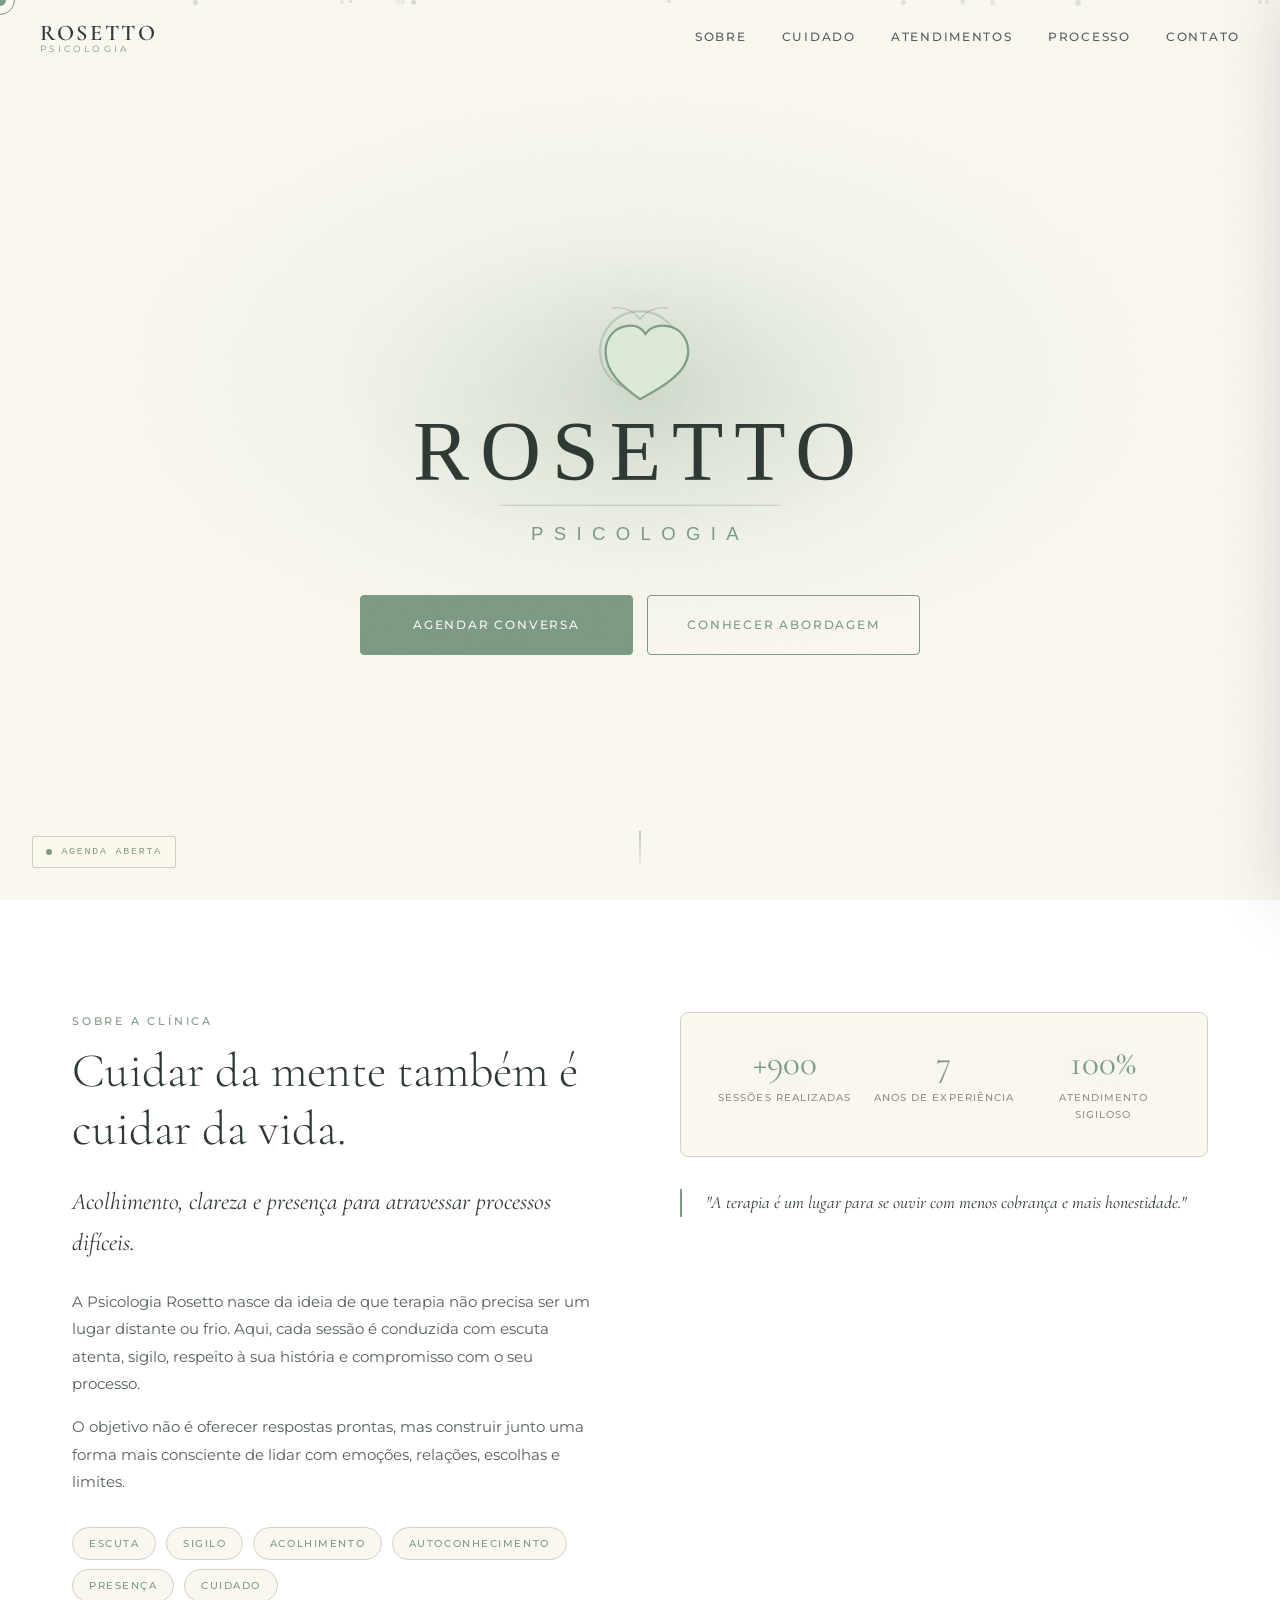
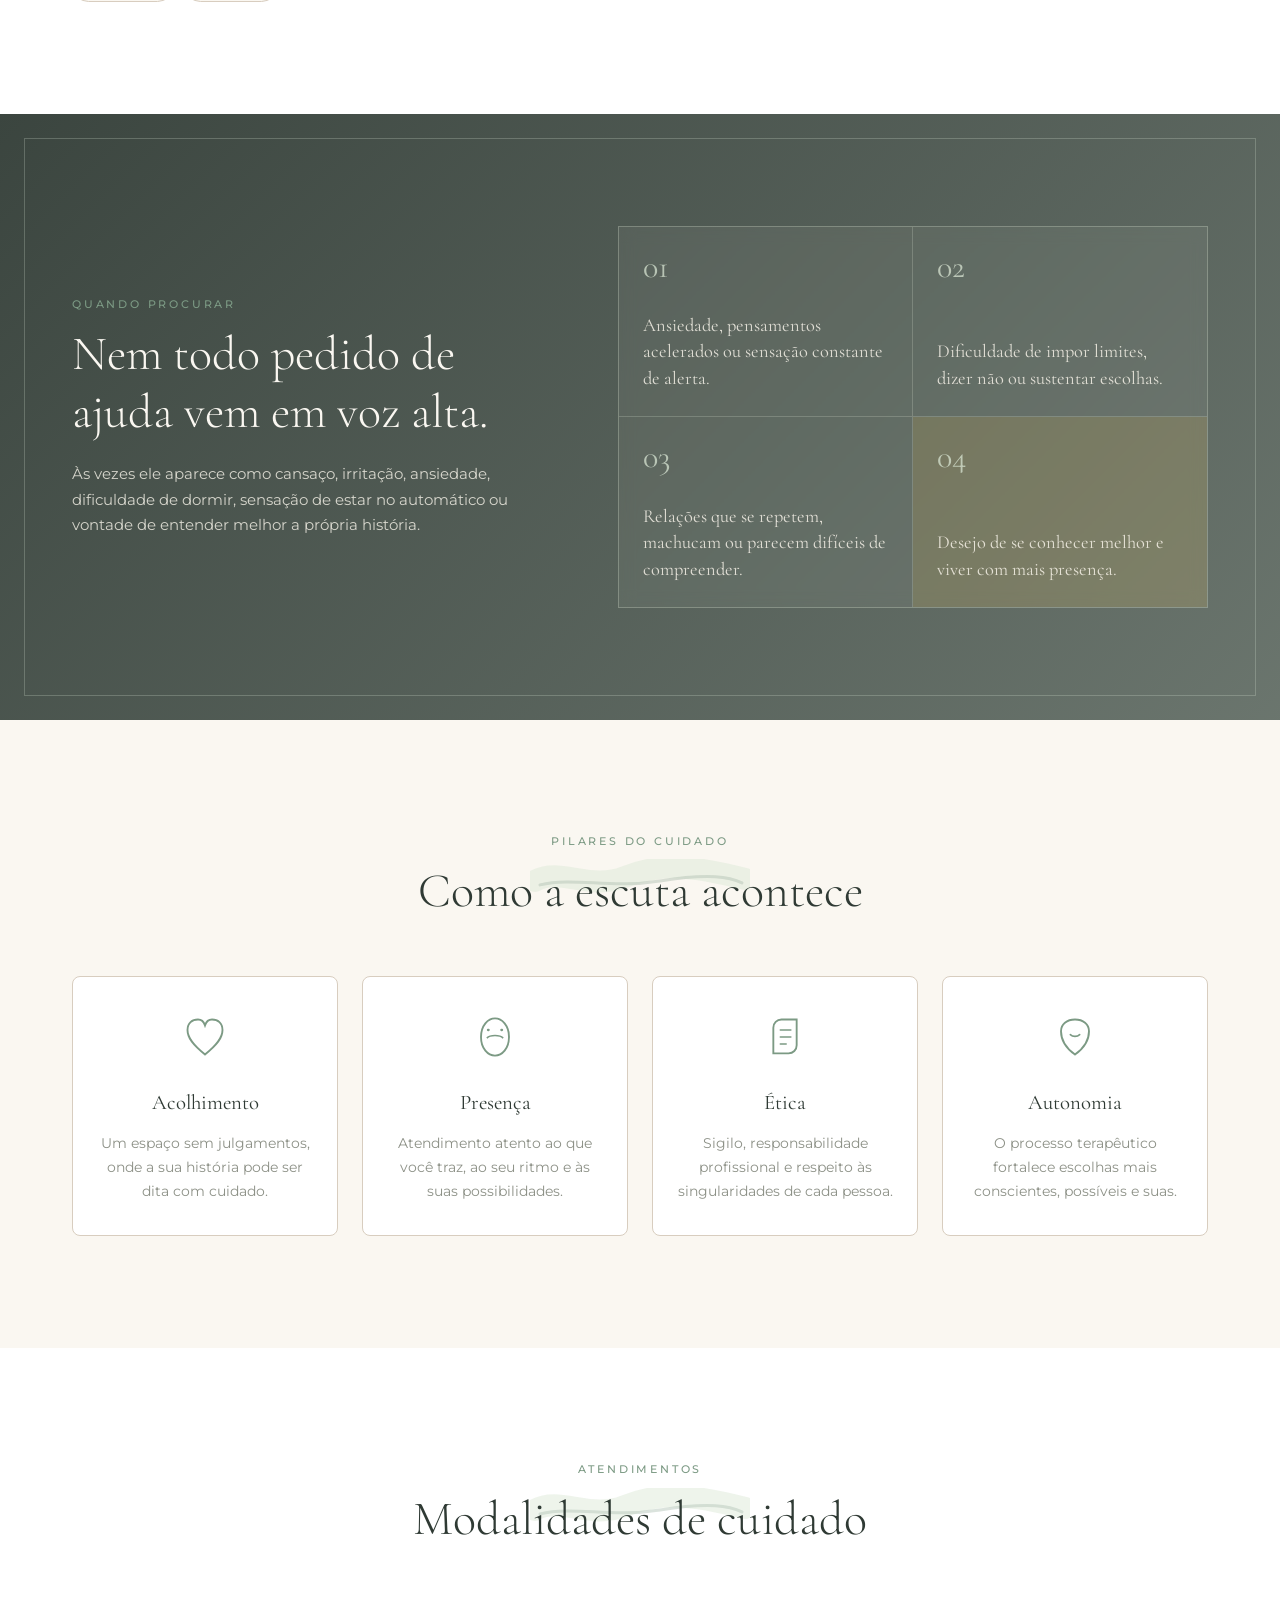
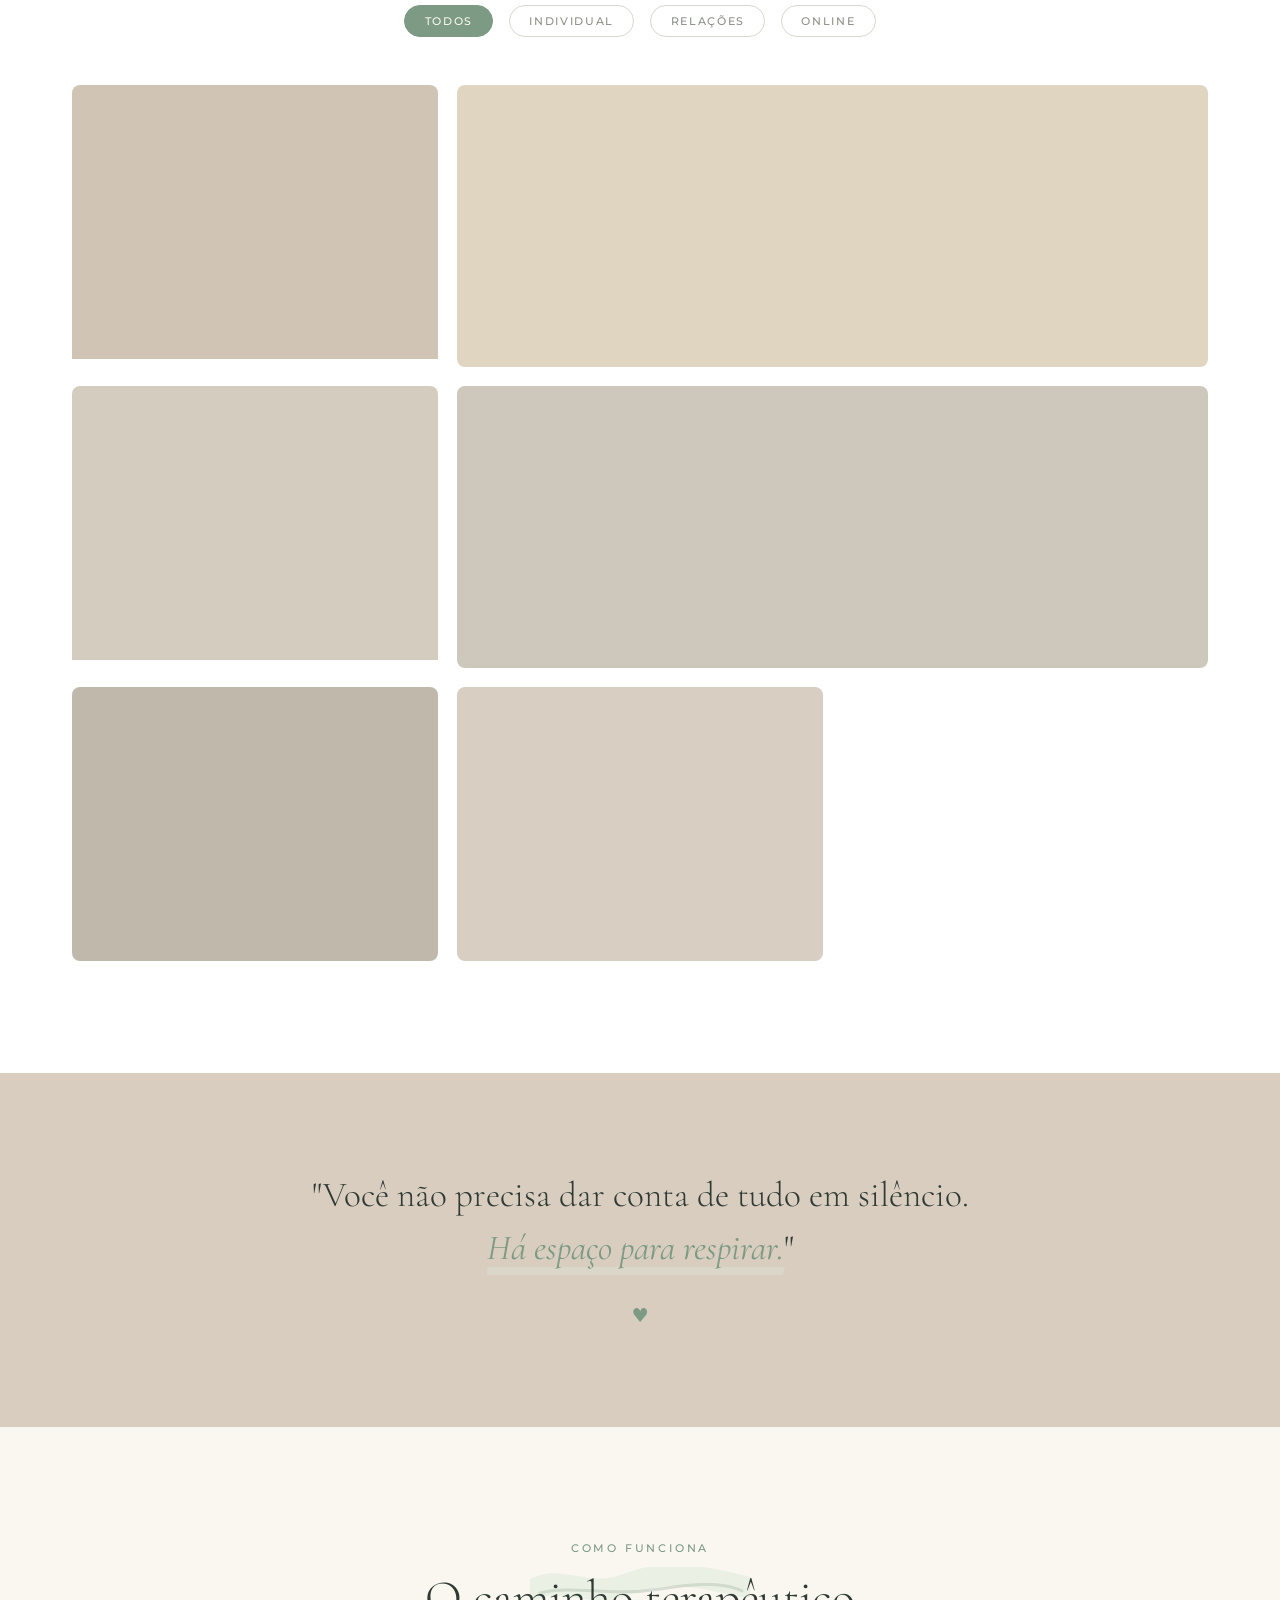
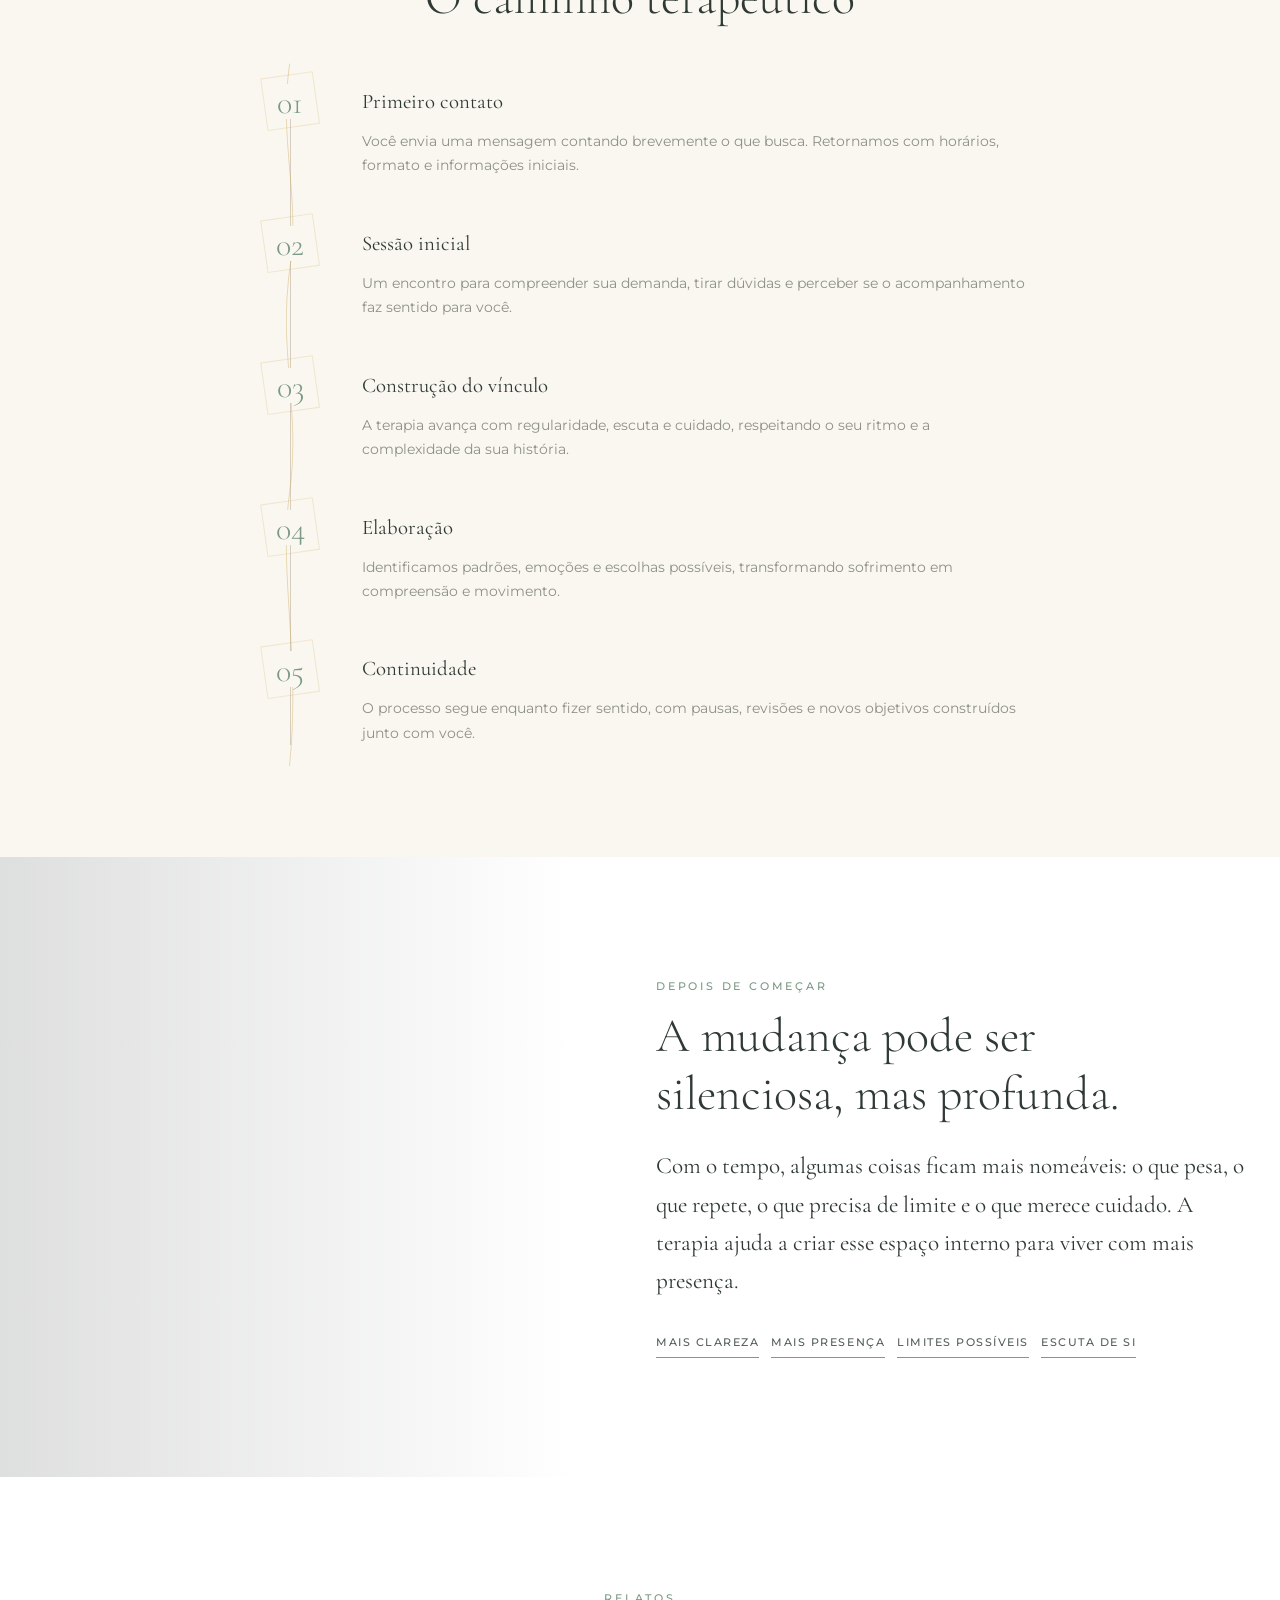
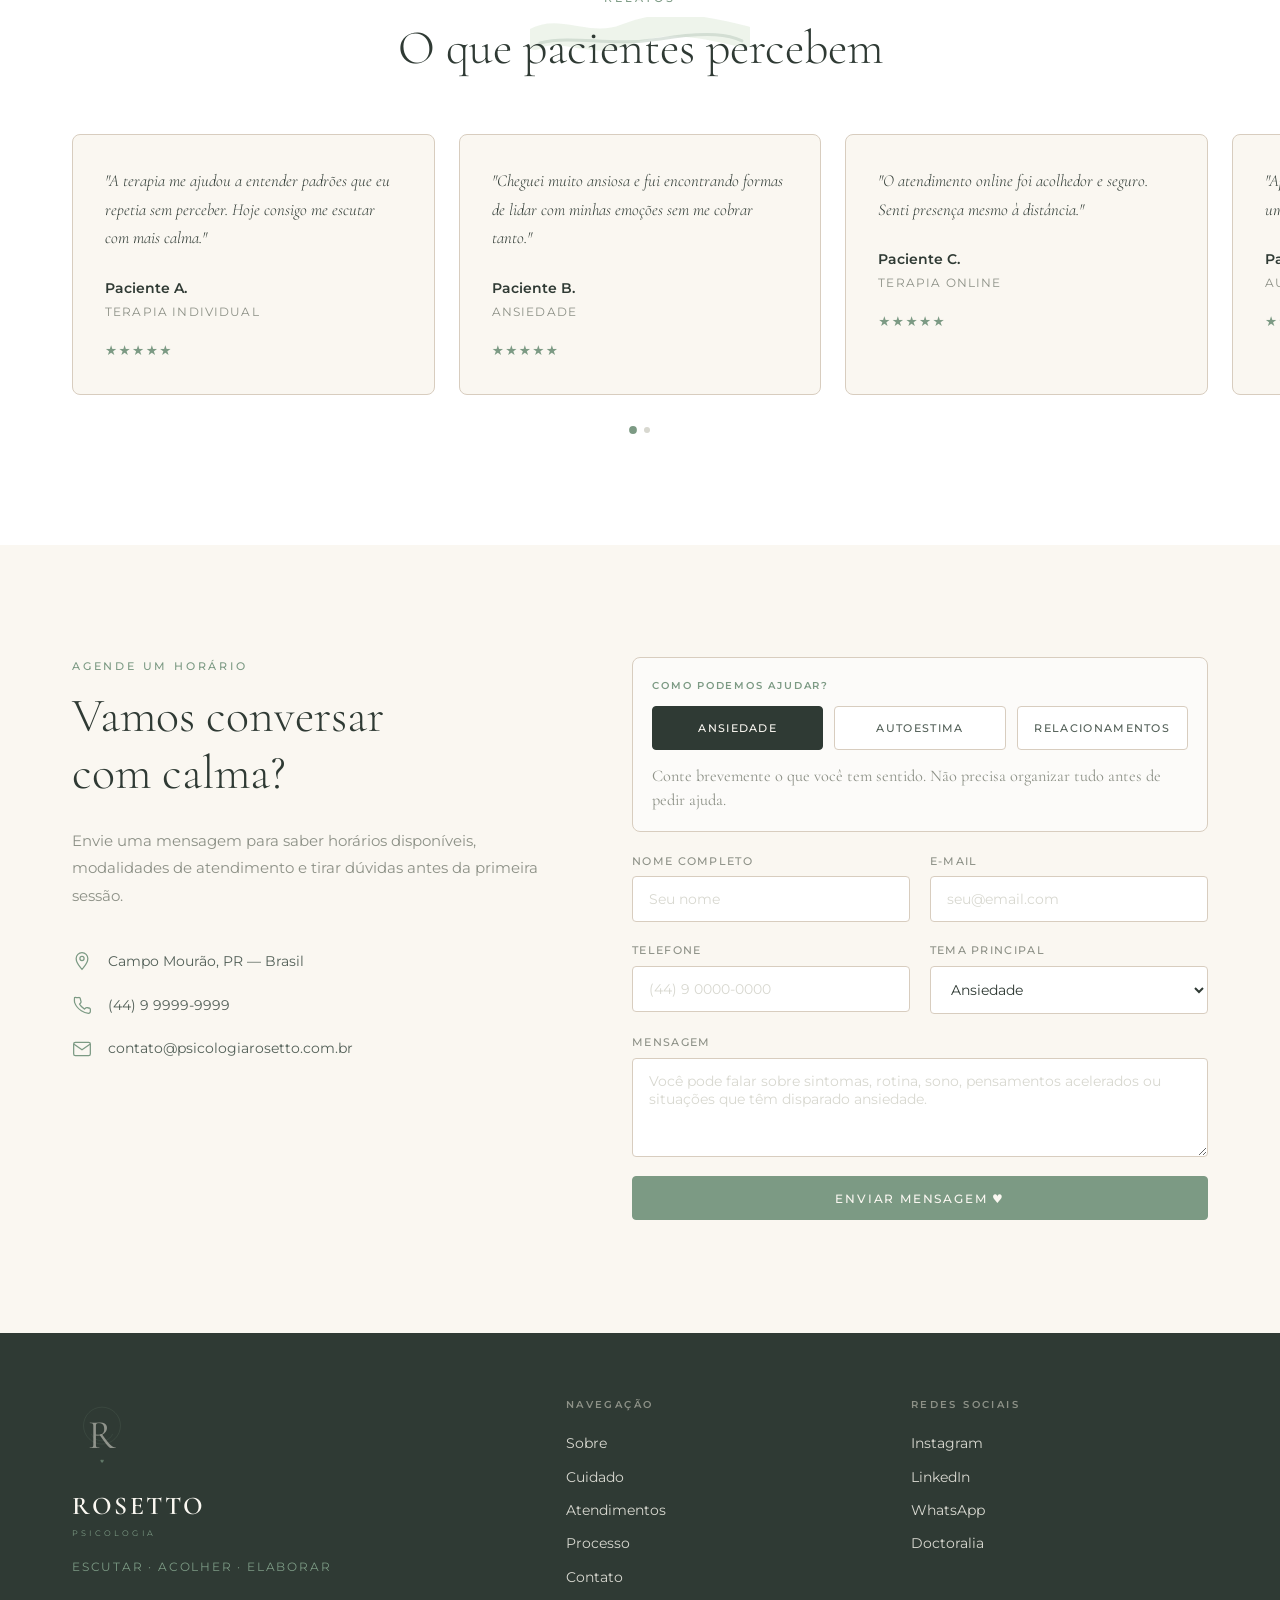
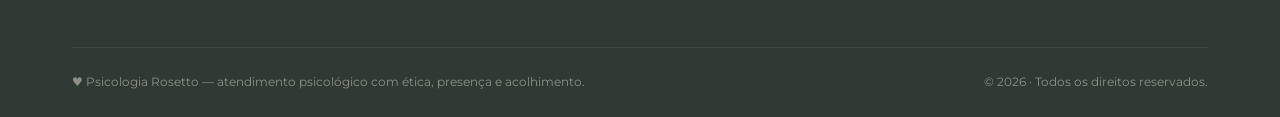
==== psicologa/index.html @ ea51ae36 "2 ambientes" ====
<!DOCTYPE html>
<html lang="pt-BR">
<head>
  <meta charset="UTF-8" />
  <meta name="viewport" content="width=device-width, initial-scale=1.0" />
  <title>Psicologia Rosetto</title>
  <link rel="icon" href="favicon.svg" type="image/svg+xml" />
  <link rel="stylesheet" href="style.css" />
  <link rel="preconnect" href="https://fonts.googleapis.com" />
  <link rel="preconnect" href="https://fonts.gstatic.com" crossorigin />
  <link href="https://fonts.googleapis.com/css2?family=Cormorant+Garamond:ital,wght@0,300;0,400;0,600;1,300;1,400&family=Montserrat:wght@300;400;500;600&display=swap" rel="stylesheet" />
</head>
<body>

  <header class="nav" id="nav">
    <div class="nav__logo" role="link" tabindex="0" data-switch-url="../index.html" aria-label="Ir para Rosetto Arquitetura">
      <span class="nav__logo-name">ROSETTO</span>
      <span class="nav__logo-sub">PSICOLOGIA</span>
    </div>
    <nav class="nav__links">
      <a href="#sobre">Sobre</a>
      <a href="#valores">Cuidado</a>
      <a href="#portfolio">Atendimentos</a>
      <a href="#processo">Processo</a>
      <a href="#contato">Contato</a>
    </nav>
    <button class="nav__toggle" id="navToggle" aria-label="Menu">
      <span></span><span></span><span></span>
    </button>
  </header>

  <div class="mobile-backdrop" id="mobileBackdrop"></div>
  <aside class="mobile-menu" id="mobileMenu" aria-label="Menu de navegação">
    <div class="mobile-menu__header">
      <span class="mobile-menu__brand">ROSETTO</span>
      <button class="mobile-menu__close" id="mobileClose" aria-label="Fechar menu">✕</button>
    </div>
    <nav class="mobile-menu__nav">
      <a href="#sobre" class="mobile-menu__link" data-num="01">Sobre</a>
      <a href="#valores" class="mobile-menu__link" data-num="02">Cuidado</a>
      <a href="#portfolio" class="mobile-menu__link" data-num="03">Atendimentos</a>
      <a href="#processo" class="mobile-menu__link" data-num="04">Processo</a>
      <a href="#contato" class="mobile-menu__link" data-num="05">Contato</a>
    </nav>
    <div class="mobile-menu__footer">
      <span><span class="heart">♥</span> &nbsp; escuta com presença</span>
      <span>Campo Mourão &mdash; PR</span>
    </div>
  </aside>

  <section class="hero hero--psych" id="inicio">
    <div class="hero__sun" aria-hidden="true"></div>
    <div class="hero__particles" id="heroParticles" aria-hidden="true"></div>
    <div class="hero__logo-wrap reveal" role="link" tabindex="0" data-switch-url="../index.html" aria-label="Ir para Rosetto Arquitetura">
      <img
        src="psicologia-rosetto-logo.svg"
        alt="Psicologia Rosetto — escuta com presença, cuidado e ética"
        class="hero__logo-img"
      />
    </div>
    <div class="hero__cta reveal">
      <a href="#contato" class="btn btn--primary">Agendar conversa</a>
      <a href="#sobre" class="btn btn--outline">Conhecer abordagem</a>
    </div>
    <div class="hero__scroll-hint" aria-hidden="true">
      <span></span>
    </div>
  </section>

  <section class="sobre" id="sobre">
    <div class="container">
      <div class="sobre__grid">
        <div class="sobre__text reveal">
          <p class="section-label">Sobre a clínica</p>
          <h2 class="section-title">Cuidar da mente também é cuidar da vida.</h2>
          <p class="sobre__lead">Acolhimento, clareza e presença para atravessar processos difíceis.</p>
          <p class="sobre__body">
            A Psicologia Rosetto nasce da ideia de que terapia não precisa ser um lugar
            distante ou frio. Aqui, cada sessão é conduzida com escuta atenta, sigilo,
            respeito à sua história e compromisso com o seu processo.
          </p>
          <p class="sobre__body">
            O objetivo não é oferecer respostas prontas, mas construir junto uma forma
            mais consciente de lidar com emoções, relações, escolhas e limites.
          </p>
          <div class="sobre__tags">
            <span>Escuta</span>
            <span>Sigilo</span>
            <span>Acolhimento</span>
            <span>Autoconhecimento</span>
            <span>Presença</span>
            <span>Cuidado</span>
          </div>
        </div>
        <div class="sobre__visual reveal">
          <div class="sobre__card">
            <div class="sobre__stat">
              <span class="sobre__stat-num">+900</span>
              <span class="sobre__stat-label">Sessões realizadas</span>
            </div>
            <div class="sobre__stat">
              <span class="sobre__stat-num">7</span>
              <span class="sobre__stat-label">Anos de experiência</span>
            </div>
            <div class="sobre__stat">
              <span class="sobre__stat-num">100%</span>
              <span class="sobre__stat-label">Atendimento sigiloso</span>
            </div>
          </div>
          <blockquote class="sobre__quote">
            <p>"A terapia é um lugar para se ouvir com menos cobrança e mais honestidade."</p>
          </blockquote>
        </div>
      </div>
    </div>
  </section>

  <section class="antes" id="antes">
    <div class="container">
      <div class="antes__grid">
        <div class="antes__intro reveal">
          <p class="section-label">Quando procurar</p>
          <h2 class="section-title">Nem todo pedido de ajuda vem em voz alta.</h2>
          <p>
            Às vezes ele aparece como cansaço, irritação, ansiedade, dificuldade de dormir,
            sensação de estar no automático ou vontade de entender melhor a própria história.
          </p>
        </div>
        <div class="antes__painel reveal" aria-label="Sinais de que a terapia pode ajudar">
          <article class="antes__item">
            <span>01</span>
            <p>Ansiedade, pensamentos acelerados ou sensação constante de alerta.</p>
          </article>
          <article class="antes__item">
            <span>02</span>
            <p>Dificuldade de impor limites, dizer não ou sustentar escolhas.</p>
          </article>
          <article class="antes__item">
            <span>03</span>
            <p>Relações que se repetem, machucam ou parecem difíceis de compreender.</p>
          </article>
          <article class="antes__item antes__item--gold">
            <span>04</span>
            <p>Desejo de se conhecer melhor e viver com mais presença.</p>
          </article>
        </div>
      </div>
    </div>
  </section>

  <section class="valores" id="valores">
    <div class="container">
      <div class="section-header reveal">
        <p class="section-label">Pilares do cuidado</p>
        <h2 class="section-title">Como a escuta acontece</h2>
      </div>
      <div class="valores__grid">
        <div class="valor-card reveal">
          <div class="valor-card__icon">
            <svg viewBox="0 0 48 48" fill="none" xmlns="http://www.w3.org/2000/svg">
              <path d="M24 39 C14 31 9 25 9 18 C9 12 13 9 18 9 C21 9 23 11 24 14 C25 11 27 9 30 9 C35 9 39 12 39 18 C39 25 34 31 24 39Z" stroke="#7C9A84" stroke-width="1.6" fill="none"/>
            </svg>
          </div>
          <h3>Acolhimento</h3>
          <p>Um espaço sem julgamentos, onde a sua história pode ser dita com cuidado.</p>
        </div>
        <div class="valor-card reveal">
          <div class="valor-card__icon">
            <svg viewBox="0 0 48 48" fill="none" xmlns="http://www.w3.org/2000/svg">
              <path d="M12 24 C12 14 18 8 24 8 C30 8 36 14 36 24 C36 34 30 40 24 40 C18 40 12 34 12 24Z" stroke="#7C9A84" stroke-width="1.6" fill="none"/>
              <path d="M17 25 C20 22 28 22 31 25" stroke="#7C9A84" stroke-width="1.4" fill="none"/>
              <path d="M18 18 H18.5 M29.5 18 H30" stroke="#7C9A84" stroke-width="2" stroke-linecap="round"/>
            </svg>
          </div>
          <h3>Presença</h3>
          <p>Atendimento atento ao que você traz, ao seu ritmo e às suas possibilidades.</p>
        </div>
        <div class="valor-card reveal">
          <div class="valor-card__icon">
            <svg viewBox="0 0 48 48" fill="none" xmlns="http://www.w3.org/2000/svg">
              <path d="M14 34 V16 C14 12 17 9 21 9 H34 V31 C34 35 31 38 27 38 H14Z" stroke="#7C9A84" stroke-width="1.6" fill="none"/>
              <path d="M20 18 H29 M20 24 H29 M20 30 H25" stroke="#7C9A84" stroke-width="1.4" stroke-linecap="round"/>
            </svg>
          </div>
          <h3>Ética</h3>
          <p>Sigilo, responsabilidade profissional e respeito às singularidades de cada pessoa.</p>
        </div>
        <div class="valor-card reveal">
          <div class="valor-card__icon">
            <svg viewBox="0 0 48 48" fill="none" xmlns="http://www.w3.org/2000/svg">
              <path d="M24 39 C31 34 36 27 36 19 C36 13 31 9 24 9 C17 9 12 13 12 19 C12 27 17 34 24 39Z" stroke="#7C9A84" stroke-width="1.6" fill="none"/>
              <path d="M20 22 C22 24 26 24 28 22" stroke="#7C9A84" stroke-width="1.4" stroke-linecap="round"/>
            </svg>
          </div>
          <h3>Autonomia</h3>
          <p>O processo terapêutico fortalece escolhas mais conscientes, possíveis e suas.</p>
        </div>
      </div>
    </div>
  </section>

  <section class="portfolio" id="portfolio">
    <div class="container">
      <div class="section-header reveal">
        <p class="section-label">Atendimentos</p>
        <h2 class="section-title">Modalidades de cuidado</h2>
      </div>
      <div class="portfolio__filter reveal">
        <button class="filter-btn active" data-filter="all">Todos</button>
        <button class="filter-btn" data-filter="individual">Individual</button>
        <button class="filter-btn" data-filter="relacional">Relações</button>
        <button class="filter-btn" data-filter="online">Online</button>
      </div>
      <div class="portfolio__grid">
        <div class="portfolio-card reveal" data-category="individual">
          <div class="portfolio-card__img portfolio-card__img--1">
            <div class="portfolio-card__overlay">
              <span>Terapia individual</span>
              <small>Adultos · Presencial</small>
              <div class="portfolio-card__editorial">
                <b>Ansiedade</b><b>Limites</b><b>Autoconhecimento</b>
              </div>
            </div>
          </div>
        </div>
        <div class="portfolio-card reveal" data-category="relacional">
          <div class="portfolio-card__img portfolio-card__img--2">
            <div class="portfolio-card__overlay">
              <span>Relações e vínculos</span>
              <small>Casais · Família · Afetos</small>
              <div class="portfolio-card__editorial">
                <b>Comunicação</b><b>Conflitos</b><b>Cuidado</b>
              </div>
            </div>
          </div>
        </div>
        <div class="portfolio-card reveal" data-category="individual">
          <div class="portfolio-card__img portfolio-card__img--3">
            <div class="portfolio-card__overlay">
              <span>Luto e transições</span>
              <small>Mudanças · Perdas · Recomeços</small>
              <div class="portfolio-card__editorial">
                <b>Escuta</b><b>Tempo</b><b>Elaboração</b>
              </div>
            </div>
          </div>
        </div>
        <div class="portfolio-card reveal" data-category="online">
          <div class="portfolio-card__img portfolio-card__img--4">
            <div class="portfolio-card__overlay">
              <span>Terapia online</span>
              <small>Atendimento seguro à distância</small>
              <div class="portfolio-card__editorial">
                <b>Flexível</b><b>Sigiloso</b><b>Humanizado</b>
              </div>
            </div>
          </div>
        </div>
        <div class="portfolio-card reveal" data-category="individual">
          <div class="portfolio-card__img portfolio-card__img--5">
            <div class="portfolio-card__overlay">
              <span>Autoestima e identidade</span>
              <small>História · Corpo · Pertencimento</small>
              <div class="portfolio-card__editorial">
                <b>Reconexão</b><b>Confiança</b><b>Sentido</b>
              </div>
            </div>
          </div>
        </div>
        <div class="portfolio-card reveal" data-category="relacional">
          <div class="portfolio-card__img portfolio-card__img--6">
            <div class="portfolio-card__overlay">
              <span>Orientação parental</span>
              <small>Famílias · Infância · Rotina</small>
              <div class="portfolio-card__editorial">
                <b>Vínculo</b><b>Diálogo</b><b>Limites</b>
              </div>
            </div>
          </div>
        </div>
      </div>
    </div>
  </section>

  <section class="quote-section">
    <div class="container">
      <div class="quote-section__inner reveal">
        <p class="quote-section__text">
          "Você não precisa dar conta de tudo em silêncio.<br>
          <em>Há espaço para respirar.</em>"
        </p>
        <span class="quote-section__heart">♥</span>
      </div>
    </div>
  </section>

  <section class="processo" id="processo">
    <div class="container">
      <div class="section-header reveal">
        <p class="section-label">Como funciona</p>
        <h2 class="section-title">O caminho terapêutico</h2>
      </div>
      <div class="processo__steps">
        <svg class="processo__sketch" viewBox="0 0 120 660" preserveAspectRatio="none" aria-hidden="true">
          <path d="M60 4 C42 76 78 126 60 196 C42 270 78 328 60 402 C42 480 78 552 60 656" />
        </svg>
        <div class="step reveal">
          <div class="step__number">01</div>
          <div class="step__content">
            <h3>Primeiro contato</h3>
            <p>Você envia uma mensagem contando brevemente o que busca. Retornamos com horários, formato e informações iniciais.</p>
          </div>
        </div>
        <div class="step reveal">
          <div class="step__number">02</div>
          <div class="step__content">
            <h3>Sessão inicial</h3>
            <p>Um encontro para compreender sua demanda, tirar dúvidas e perceber se o acompanhamento faz sentido para você.</p>
          </div>
        </div>
        <div class="step reveal">
          <div class="step__number">03</div>
          <div class="step__content">
            <h3>Construção do vínculo</h3>
            <p>A terapia avança com regularidade, escuta e cuidado, respeitando o seu ritmo e a complexidade da sua história.</p>
          </div>
        </div>
        <div class="step reveal">
          <div class="step__number">04</div>
          <div class="step__content">
            <h3>Elaboração</h3>
            <p>Identificamos padrões, emoções e escolhas possíveis, transformando sofrimento em compreensão e movimento.</p>
          </div>
        </div>
        <div class="step reveal">
          <div class="step__number">05</div>
          <div class="step__content">
            <h3>Continuidade</h3>
            <p>O processo segue enquanto fizer sentido, com pausas, revisões e novos objetivos construídos junto com você.</p>
          </div>
        </div>
      </div>
    </div>
  </section>

  <section class="depois" id="depois">
    <div class="depois__photo" aria-hidden="true"></div>
    <div class="container">
      <div class="depois__content reveal">
        <p class="section-label">Depois de começar</p>
        <h2 class="section-title">A mudança pode ser silenciosa, mas profunda.</h2>
        <p>
          Com o tempo, algumas coisas ficam mais nomeáveis: o que pesa, o que repete,
          o que precisa de limite e o que merece cuidado. A terapia ajuda a criar esse
          espaço interno para viver com mais presença.
        </p>
        <div class="depois__moments">
          <span>Mais clareza</span>
          <span>Mais presença</span>
          <span>Limites possíveis</span>
          <span>Escuta de si</span>
        </div>
      </div>
    </div>
  </section>

  <section class="depoimentos">
    <div class="container">
      <div class="section-header reveal">
        <p class="section-label">Relatos</p>
        <h2 class="section-title">O que pacientes percebem</h2>
      </div>
      <div class="depoimentos__track" id="depoimentosTrack">
        <div class="depoimento-card">
          <p>"A terapia me ajudou a entender padrões que eu repetia sem perceber. Hoje consigo me escutar com mais calma."</p>
          <div class="depoimento-card__author">
            <span class="depoimento-card__name">Paciente A.</span>
            <span class="depoimento-card__proj">Terapia individual</span>
          </div>
          <div class="depoimento-card__stars">★★★★★</div>
        </div>
        <div class="depoimento-card">
          <p>"Cheguei muito ansiosa e fui encontrando formas de lidar com minhas emoções sem me cobrar tanto."</p>
          <div class="depoimento-card__author">
            <span class="depoimento-card__name">Paciente B.</span>
            <span class="depoimento-card__proj">Ansiedade</span>
          </div>
          <div class="depoimento-card__stars">★★★★★</div>
        </div>
        <div class="depoimento-card">
          <p>"O atendimento online foi acolhedor e seguro. Senti presença mesmo à distância."</p>
          <div class="depoimento-card__author">
            <span class="depoimento-card__name">Paciente C.</span>
            <span class="depoimento-card__proj">Terapia online</span>
          </div>
          <div class="depoimento-card__stars">★★★★★</div>
        </div>
        <div class="depoimento-card">
          <p>"Aprendi a olhar para meus limites sem culpa. Foi um processo delicado e muito importante."</p>
          <div class="depoimento-card__author">
            <span class="depoimento-card__name">Paciente D.</span>
            <span class="depoimento-card__proj">Autoconhecimento</span>
          </div>
          <div class="depoimento-card__stars">★★★★★</div>
        </div>
      </div>
      <div class="depoimentos__dots" id="depoimentosDots"></div>
    </div>
  </section>

  <section class="contato" id="contato">
    <div class="container">
      <div class="contato__grid">
        <div class="contato__info reveal">
          <p class="section-label">Agende um horário</p>
          <h2 class="section-title">Vamos conversar<br>com calma?</h2>
          <p class="contato__body">
            Envie uma mensagem para saber horários disponíveis, modalidades de atendimento
            e tirar dúvidas antes da primeira sessão.
          </p>
          <div class="contato__details">
            <div class="contato__detail">
              <svg viewBox="0 0 24 24" fill="none" xmlns="http://www.w3.org/2000/svg">
                <path d="M12 2C8.13 2 5 5.13 5 9c0 5.25 7 13 7 13s7-7.75 7-13c0-3.87-3.13-7-7-7z" stroke="#7C9A84" stroke-width="1.5" fill="none"/>
                <circle cx="12" cy="9" r="2.5" stroke="#7C9A84" stroke-width="1.5" fill="none"/>
              </svg>
              <span>Campo Mourão, PR — Brasil</span>
            </div>
            <div class="contato__detail">
              <svg viewBox="0 0 24 24" fill="none" xmlns="http://www.w3.org/2000/svg">
                <path d="M22 16.92v3a2 2 0 01-2.18 2 19.79 19.79 0 01-8.63-3.07A19.5 19.5 0 013.07 8.81 19.79 19.79 0 013.07 3.05 2 2 0 015.07 3h3a2 2 0 012 1.72c.127.96.361 1.903.7 2.81a2 2 0 01-.45 2.11L9.09 10.91a16 16 0 006 6l1.27-1.27a2 2 0 012.11-.45c.907.339 1.85.573 2.81.7A2 2 0 0122 17.92z" stroke="#7C9A84" stroke-width="1.5" fill="none"/>
              </svg>
              <span>(44) 9 9999-9999</span>
            </div>
            <div class="contato__detail">
              <svg viewBox="0 0 24 24" fill="none" xmlns="http://www.w3.org/2000/svg">
                <path d="M4 4h16c1.1 0 2 .9 2 2v12c0 1.1-.9 2-2 2H4c-1.1 0-2-.9-2-2V6c0-1.1.9-2 2-2z" stroke="#7C9A84" stroke-width="1.5" fill="none"/>
                <polyline points="22,6 12,13 2,6" stroke="#7C9A84" stroke-width="1.5" fill="none"/>
              </svg>
              <span>contato@psicologiarosetto.com.br</span>
            </div>
          </div>
        </div>

        <form class="contato__form reveal" id="contatoForm">
          <div class="contato__selector form-group--full" aria-label="Escolha o tipo de apoio">
            <p class="contato__selector-label">Como podemos ajudar?</p>
            <div class="contato__selector-options">
              <button type="button" class="project-chip active" data-project="ansiedade" data-tipo="ansiedade">Ansiedade</button>
              <button type="button" class="project-chip" data-project="autoestima" data-tipo="autoestima">Autoestima</button>
              <button type="button" class="project-chip" data-project="relacionamentos" data-tipo="relacionamentos">Relacionamentos</button>
            </div>
            <p class="contato__selector-note" id="projectGuideNote">
              Conte brevemente o que você tem sentido. Não precisa organizar tudo antes de pedir ajuda.
            </p>
          </div>
          <div class="form-group">
            <label for="nome">Nome completo</label>
            <input type="text" id="nome" name="nome" placeholder="Seu nome" required />
          </div>
          <div class="form-group">
            <label for="email">E-mail</label>
            <input type="email" id="email" name="email" placeholder="seu@email.com" required />
          </div>
          <div class="form-group">
            <label for="telefone">Telefone</label>
            <input type="tel" id="telefone" name="telefone" placeholder="(44) 9 0000-0000" />
          </div>
          <div class="form-group">
            <label for="tipo">Tema principal</label>
            <select id="tipo" name="tipo">
              <option value="">Selecione...</option>
              <option value="ansiedade">Ansiedade</option>
              <option value="autoestima">Autoestima</option>
              <option value="relacionamentos">Relacionamentos</option>
              <option value="luto">Luto ou transição</option>
              <option value="online">Terapia online</option>
              <option value="outro">Outro</option>
            </select>
          </div>
          <div class="form-group form-group--full">
            <label for="mensagem">Mensagem</label>
            <textarea id="mensagem" name="mensagem" rows="4" placeholder="Conte brevemente o que você busca neste momento..."></textarea>
          </div>
          <button type="submit" class="btn btn--primary form-group--full">Enviar mensagem ♥</button>
          <div class="form-success" id="formSuccess">
            Mensagem enviada com sucesso! Em breve entraremos em contato. ♥
          </div>
        </form>
      </div>
    </div>
  </section>

  <footer class="footer">
    <div class="container">
      <div class="footer__grid">
        <div class="footer__brand">
          <div class="footer__submarca" aria-hidden="true">
            <svg viewBox="0 0 130 150" fill="none" xmlns="http://www.w3.org/2000/svg">
              <circle cx="65" cy="62" r="40" stroke="#7C9A84" stroke-width="1.4" fill="none" opacity="0.35"/>
              <path d="M42 80 C50 100 80 100 88 80" stroke="#7C9A84" stroke-width="1" fill="none" opacity="0.45"/>
              <text x="65" y="110" text-anchor="middle" font-family="'Cormorant Garamond','Georgia',serif" font-size="88" font-weight="400" fill="#FDF8EE" opacity="0.72">R</text>
              <text x="65" y="142" text-anchor="middle" font-size="10" fill="#7C9A84">♥</text>
            </svg>
          </div>
          <span class="footer__logo">ROSETTO</span>
          <span class="footer__logo-sub">PSICOLOGIA</span>
          <p>escutar · acolher · elaborar</p>
        </div>
        <div class="footer__links">
          <h4>Navegação</h4>
          <a href="#sobre">Sobre</a>
          <a href="#valores">Cuidado</a>
          <a href="#portfolio">Atendimentos</a>
          <a href="#processo">Processo</a>
          <a href="#contato">Contato</a>
        </div>
        <div class="footer__social">
          <h4>Redes sociais</h4>
          <a href="#" aria-label="Instagram">Instagram</a>
          <a href="#" aria-label="LinkedIn">LinkedIn</a>
          <a href="#" aria-label="WhatsApp">WhatsApp</a>
          <a href="#" aria-label="Doctoralia">Doctoralia</a>
        </div>
      </div>
      <div class="footer__bottom">
        <p>♥ Psicologia Rosetto — atendimento psicológico com ética, presença e acolhimento.</p>
        <p>© 2026 · Todos os direitos reservados.</p>
      </div>
    </div>
  </footer>

  <button class="scroll-top" id="scrollTop" aria-label="Voltar ao topo">↑</button>

  <script src="script.js"></script>
</body>
</html>
---- psicologa/style.css ----
/* ==========================================
   PSICOLOGIA ROSETTO — STYLESHEET
   ========================================== */

/* ---------- RESET & BASE ---------- */
*, *::before, *::after { box-sizing: border-box; margin: 0; padding: 0; }

:root {
  --gold:        #7C9A84;
  --gold-light:  #DDE9D7;
  --beige:       #D8CDBF;
  --offwhite:    #FAF7F1;
  --gray-light:  #D8D8D0;
  --gray:        #8D9187;
  --dark:        #2F3A34;
  --text:        #536058;
  --white:       #FFFFFF;

  --font-serif:  'Cormorant Garamond', Georgia, serif;
  --font-sans:   'Montserrat', system-ui, sans-serif;

  --container:   1200px;
  --radius:      4px;
  --transition:  0.4s cubic-bezier(0.4, 0, 0.2, 1);
}

html {
  scroll-behavior: smooth;
  overflow-x: hidden;
  scrollbar-width: thin;
  scrollbar-color: var(--gold) rgba(216, 216, 208, 0.5);
}

html::-webkit-scrollbar {
  width: 12px;
}

html::-webkit-scrollbar-track {
  background:
    linear-gradient(to bottom, rgba(250, 247, 241, 0.96), rgba(221, 233, 215, 0.72));
}

html::-webkit-scrollbar-thumb {
  border: 3px solid rgba(253, 248, 238, 0.96);
  border-radius: 999px;
  background:
    linear-gradient(180deg, var(--gold-light), var(--gold) 48%, #526F5D);
  box-shadow: inset 0 0 0 1px rgba(61, 55, 48, 0.08);
}

html::-webkit-scrollbar-thumb:hover {
  background:
    linear-gradient(180deg, #EEF6E9, var(--gold) 42%, #405848);
}

html::-webkit-scrollbar-corner {
  background: var(--offwhite);
}

body {
  font-family: var(--font-sans);
  font-size: 16px;
  color: var(--text);
  background: var(--offwhite);
  line-height: 1.7;
  overflow-x: hidden;
}

img { max-width: 100%; display: block; }
a { text-decoration: none; color: inherit; }
button { cursor: pointer; border: none; background: none; font-family: inherit; }

.container {
  max-width: var(--container);
  margin: 0 auto;
  padding: 0 2rem;
}

/* ---------- TYPOGRAPHY HELPERS ---------- */
.section-label {
  font-family: var(--font-sans);
  font-size: 0.7rem;
  font-weight: 500;
  letter-spacing: 0.25em;
  text-transform: uppercase;
  color: var(--gold);
  display: block;
  margin-bottom: 0.75rem;
}

.section-title {
  font-family: var(--font-serif);
  font-size: clamp(2rem, 4vw, 3rem);
  font-weight: 300;
  color: var(--dark);
  line-height: 1.2;
  margin-bottom: 1.5rem;
}

.section-header {
  text-align: center;
  margin-bottom: 3.5rem;
}

/* ---------- SCROLL REVEAL ---------- */
.reveal {
  opacity: 0;
  transform: translateY(32px);
  transition: opacity 0.7s ease, transform 0.7s ease;
}
.reveal.visible {
  opacity: 1;
  transform: translateY(0);
}

/* ---------- BUTTONS ---------- */
.btn {
  display: inline-block;
  padding: 0.85rem 2.2rem;
  font-family: var(--font-sans);
  font-size: 0.75rem;
  font-weight: 500;
  letter-spacing: 0.15em;
  text-transform: uppercase;
  border-radius: var(--radius);
  transition: all var(--transition);
}

.btn--outline {
  border: 1px solid var(--gold);
  color: var(--gold);
  background: transparent;
}
.btn--outline:hover {
  background: var(--gold);
  color: var(--offwhite);
}

.btn--primary {
  background: var(--gold);
  color: var(--offwhite);
  border: 1px solid var(--gold);
  width: 100%;
  text-align: center;
}
.btn--primary:hover {
  background: var(--dark);
  border-color: var(--dark);
}

/* ==========================================
   NAVIGATION
   ========================================== */
.nav {
  position: fixed;
  top: 0; left: 0; right: 0;
  z-index: 900;
  display: flex;
  align-items: center;
  justify-content: space-between;
  padding: 1.4rem 2.5rem;
  background: transparent;
  transition: background var(--transition), box-shadow var(--transition), padding var(--transition), backdrop-filter var(--transition);
}
.nav.scrolled {
  background: rgba(253, 248, 238, 0.85);
  backdrop-filter: blur(12px);
  -webkit-backdrop-filter: blur(12px);
  box-shadow: 0 4px 30px rgba(0, 0, 0, 0.05);
  border-bottom: 1px solid rgba(201, 168, 76, 0.15);
  padding: 0.9rem 2.5rem;
}

.nav__logo {
  display: flex;
  flex-direction: column;
  line-height: 1;
}
.nav__logo-name {
  font-family: var(--font-serif);
  font-size: 1.4rem;
  font-weight: 600;
  letter-spacing: 0.12em;
  color: var(--dark);
}
.nav__logo-sub {
  font-family: var(--font-sans);
  font-size: 0.55rem;
  letter-spacing: 0.35em;
  color: var(--gold);
  text-transform: uppercase;
}

.nav__links {
  display: flex;
  gap: 2.2rem;
  align-items: center;
}
.nav__links a {
  font-size: 0.72rem;
  font-weight: 500;
  letter-spacing: 0.15em;
  text-transform: uppercase;
  color: var(--text);
  transition: color var(--transition);
  position: relative;
}
.nav__links a::after {
  content: '';
  position: absolute;
  bottom: -3px; left: 0;
  width: 0; height: 1px;
  background: var(--gold);
  transition: width var(--transition);
}
.nav__links a:hover { color: var(--gold); }
.nav__links a:hover::after { width: 100%; }

.nav__toggle {
  display: none;
  flex-direction: column;
  gap: 5px;
  padding: 4px;
}
.nav__toggle span {
  display: block;
  width: 22px; height: 1.5px;
  background: var(--dark);
  transition: all var(--transition);
}

/* Mobile menu — drawer lateral (metade da tela) */
.mobile-backdrop {
  position: fixed;
  inset: 0;
  background: rgba(61, 55, 48, 0);
  backdrop-filter: blur(0px);
  -webkit-backdrop-filter: blur(0px);
  z-index: 990;
  pointer-events: none;
  transition: background 0.45s ease, backdrop-filter 0.45s ease;
}
.mobile-backdrop.open {
  background: rgba(61, 55, 48, 0.45);
  backdrop-filter: blur(3px);
  -webkit-backdrop-filter: blur(3px);
  pointer-events: auto;
}

.mobile-menu {
  position: fixed;
  top: 0; right: 0;
  height: 100vh;
  height: 100svh;
  width: min(55vw, 420px);
  min-width: 280px;
  background: var(--offwhite);
  z-index: 1000;
  display: flex;
  flex-direction: column;
  padding: 5.5rem 2rem 2rem;
  transform: translateX(105%);
  transition: transform 0.55s cubic-bezier(0.7, 0, 0.2, 1);
  box-shadow: -20px 0 60px rgba(61, 55, 48, 0.18);
  overflow: hidden;
}
.mobile-menu.open { transform: translateX(0); }

/* faixa vertical decorativa */
.mobile-menu::before {
  content: '';
  position: absolute;
  top: 0; bottom: 0; left: 0;
  width: 3px;
  background: linear-gradient(to bottom,
    transparent 0%,
    var(--gold) 20%,
    var(--gold-light) 50%,
    var(--gold) 80%,
    transparent 100%);
  opacity: 0.7;
}

/* ornamento de canto (estilo art-deco) */
.mobile-menu::after {
  content: '';
  position: absolute;
  top: 1rem; right: 1rem;
  width: 60px; height: 60px;
  border-top: 1px solid var(--gold);
  border-right: 1px solid var(--gold);
  opacity: 0.35;
  pointer-events: none;
}

.mobile-menu__header {
  position: absolute;
  top: 1.6rem;
  left: 2rem;
  right: 2rem;
  display: flex;
  align-items: center;
  justify-content: space-between;
}
.mobile-menu__brand {
  font-family: var(--font-serif);
  font-size: 0.9rem;
  letter-spacing: 0.32em;
  color: var(--gold);
  font-weight: 600;
}
.mobile-menu__close {
  width: 32px; height: 32px;
  display: flex;
  align-items: center;
  justify-content: center;
  color: var(--dark);
  font-size: 1.5rem;
  font-family: var(--font-serif);
  font-weight: 300;
  line-height: 1;
  transition: transform 0.4s ease, color 0.3s ease;
}
.mobile-menu__close:hover {
  transform: rotate(90deg);
  color: var(--gold);
}

.mobile-menu__nav {
  display: flex;
  flex-direction: column;
  width: 100%;
  gap: 0.1rem;
  margin-top: 0.5rem;
}

.mobile-menu__link {
  position: relative;
  font-family: var(--font-serif);
  font-size: 1.55rem;
  font-weight: 300;
  color: var(--dark);
  letter-spacing: 0.04em;
  padding: 0.7rem 0 0.7rem 2.4rem;
  border-bottom: 1px solid rgba(201, 168, 76, 0.15);
  opacity: 0;
  transform: translateX(20px);
  transition: opacity 0.5s ease, transform 0.5s cubic-bezier(0.4, 0, 0.2, 1),
              color 0.35s ease, padding 0.35s ease, letter-spacing 0.35s ease;
}
.mobile-menu.open .mobile-menu__link {
  opacity: 1;
  transform: translateX(0);
}
.mobile-menu.open .mobile-menu__link:nth-child(1) { transition-delay: 0.18s, 0.18s, 0s, 0s, 0s; }
.mobile-menu.open .mobile-menu__link:nth-child(2) { transition-delay: 0.24s, 0.24s, 0s, 0s, 0s; }
.mobile-menu.open .mobile-menu__link:nth-child(3) { transition-delay: 0.30s, 0.30s, 0s, 0s, 0s; }
.mobile-menu.open .mobile-menu__link:nth-child(4) { transition-delay: 0.36s, 0.36s, 0s, 0s, 0s; }
.mobile-menu.open .mobile-menu__link:nth-child(5) { transition-delay: 0.42s, 0.42s, 0s, 0s, 0s; }

/* numerinho retrô antes de cada link */
.mobile-menu__link::before {
  content: attr(data-num);
  position: absolute;
  left: 0;
  top: 50%;
  transform: translateY(-50%);
  font-family: var(--font-sans);
  font-size: 0.6rem;
  font-weight: 600;
  letter-spacing: 0.15em;
  color: var(--gold);
  opacity: 0.6;
}
.mobile-menu__link:hover {
  color: var(--gold);
  padding-left: 2.8rem;
  letter-spacing: 0.06em;
}

.mobile-menu__footer {
  margin-top: auto;
  padding-top: 1.5rem;
  display: flex;
  flex-direction: column;
  gap: 0.4rem;
  font-family: var(--font-sans);
  font-size: 0.6rem;
  letter-spacing: 0.3em;
  text-transform: uppercase;
  color: var(--gray);
  opacity: 0;
  transition: opacity 0.5s ease 0.55s;
}
.mobile-menu__footer .heart {
  color: var(--gold);
  font-size: 0.9rem;
  letter-spacing: 0;
}
.mobile-menu.open .mobile-menu__footer { opacity: 1; }

/* hambúrguer animado para X */
.nav__toggle.active span:nth-child(1) {
  transform: translateY(7px) rotate(45deg);
  background: var(--gold);
}
.nav__toggle.active span:nth-child(2) {
  opacity: 0;
  transform: scaleX(0);
}
.nav__toggle.active span:nth-child(3) {
  transform: translateY(-6px) rotate(-45deg);
  background: var(--gold);
}

/* ==========================================
   HERO
   ========================================== */
.hero {
  /* Ocupa exatamente a viewport — sem scroll para ver o indicador */
  height: 100svh;
  min-height: 600px;
  display: flex;
  flex-direction: column;
  align-items: center;
  justify-content: center;
  padding: 5rem 2rem 5rem;
  background: var(--offwhite);
  position: relative;
  overflow: hidden;
}

/* Gradiente radial sutil ao fundo */
.hero::before {
  content: '';
  position: absolute;
  inset: 0;
  background:
    radial-gradient(ellipse 70% 60% at 50% 40%, rgba(246,231,166,0.22) 0%, transparent 70%);
  pointer-events: none;
}

.hero__logo-wrap {
  position: relative;
  z-index: 1;
  display: flex;
  justify-content: center;
  align-items: center;
  /* Cresce para preencher o espaço disponível, logo fica grande */
  flex: 1;
  width: 100%;
}

.hero__logo-img {
  width: 100%;
  /* Maior: ocupa até 88% da largura, com limite razoável */
  max-width: min(860px, 88vw);
  /* Altura máxima para caber na viewport com margem para o botão */
  max-height: calc(100svh - 220px);
  height: auto;
  object-fit: contain;
  mix-blend-mode: multiply;
  filter: drop-shadow(0 8px 40px rgba(201,168,76,0.08));
  display: block;
  margin: 0 auto;
}

.hero__cta {
  position: relative;
  z-index: 1;
  display: flex;
  align-items: center;
  justify-content: center;
  /* Espaço fixo entre logo e botão */
  margin-top: 0;
  padding-bottom: 3rem; /* deixa espaço para o indicador abaixo */
}

/* Indicador de scroll — sempre fixo no fundo do hero */
.hero__scroll-hint {
  position: absolute;
  bottom: 1.5rem;
  left: 50%;
  transform: translateX(-50%);
  display: flex;
  flex-direction: column;
  align-items: center;
  gap: 4px;
  z-index: 2;
}
.hero__scroll-hint span {
  display: block;
  width: 1px;
  height: 40px;
  background: linear-gradient(to bottom, var(--gold), transparent);
  animation: scrollPulse 2s ease-in-out infinite;
}
@keyframes scrollPulse {
  0%, 100% { opacity: 0.25; transform: scaleY(0.6) translateY(-4px); }
  50%       { opacity: 1;   transform: scaleY(1)   translateY(0); }
}

/* Submarca no footer */
.footer__submarca {
  width: 60px;
  margin-bottom: 0.6rem;
  opacity: 0.65;
}

/* ==========================================
   SOBRE
   ========================================== */
.sobre {
  padding: 7rem 0;
  background: var(--white);
}

.sobre__grid {
  display: grid;
  grid-template-columns: 1fr 1fr;
  gap: 5rem;
  align-items: start;
}

.sobre__lead {
  font-family: var(--font-serif);
  font-size: 1.5rem;
  font-weight: 400;
  color: var(--dark);
  margin-bottom: 1.5rem;
  font-style: italic;
}

.sobre__body {
  color: var(--text);
  font-size: 0.95rem;
  margin-bottom: 1rem;
  line-height: 1.8;
}

.sobre__tags {
  display: flex;
  flex-wrap: wrap;
  gap: 0.6rem;
  margin-top: 2rem;
}
.sobre__tags span {
  font-size: 0.65rem;
  font-weight: 500;
  letter-spacing: 0.15em;
  text-transform: uppercase;
  color: var(--gold);
  border: 1px solid var(--beige);
  padding: 0.4rem 1rem;
  border-radius: 999px;
  background: var(--offwhite);
}

.sobre__card {
  background: var(--offwhite);
  border: 1px solid var(--beige);
  border-radius: 8px;
  padding: 2rem;
  display: grid;
  grid-template-columns: repeat(3, 1fr);
  gap: 1rem;
  text-align: center;
  margin-bottom: 2rem;
}

.sobre__stat-num {
  display: block;
  font-family: var(--font-serif);
  font-size: 2.2rem;
  font-weight: 400;
  color: var(--gold);
  line-height: 1;
}
.sobre__stat-label {
  display: block;
  font-size: 0.65rem;
  font-weight: 500;
  letter-spacing: 0.1em;
  text-transform: uppercase;
  color: var(--gray);
  margin-top: 0.4rem;
}

.sobre__quote {
  border-left: 2px solid var(--gold);
  padding-left: 1.5rem;
}
.sobre__quote p {
  font-family: var(--font-serif);
  font-size: 1.1rem;
  font-style: italic;
  color: var(--dark);
  line-height: 1.6;
}

/* ==========================================
   ANTES DO PROJETO
   ========================================== */
.antes {
  padding: 7rem 0;
  background:
    linear-gradient(135deg, rgba(61,55,48,0.94), rgba(90,80,71,0.88)),
    url('https://images.unsplash.com/photo-1503387762-592deb58ef4e?auto=format&fit=crop&w=1600&q=80') center/cover;
  color: var(--offwhite);
  position: relative;
  overflow: hidden;
}
.antes::before {
  content: '';
  position: absolute;
  inset: 1.5rem;
  border: 1px solid rgba(221, 233, 215, 0.24);
  pointer-events: none;
}
.antes__grid {
  position: relative;
  display: grid;
  grid-template-columns: 0.9fr 1.1fr;
  gap: 4rem;
  align-items: center;
}
.antes .section-title {
  color: var(--offwhite);
  margin-bottom: 1.2rem;
}
.antes__intro p:not(.section-label) {
  max-width: 520px;
  color: rgba(253, 248, 238, 0.78);
  font-size: 0.95rem;
}
.antes__painel {
  display: grid;
  grid-template-columns: repeat(2, 1fr);
  border: 1px solid rgba(221, 233, 215, 0.28);
  background: rgba(253, 248, 238, 0.06);
  backdrop-filter: blur(8px);
  -webkit-backdrop-filter: blur(8px);
}
.antes__item {
  min-height: 190px;
  padding: 1.5rem;
  border-right: 1px solid rgba(221, 233, 215, 0.22);
  border-bottom: 1px solid rgba(221, 233, 215, 0.22);
  display: flex;
  flex-direction: column;
  justify-content: space-between;
}
.antes__item:nth-child(2),
.antes__item:nth-child(4) { border-right: 0; }
.antes__item:nth-child(3),
.antes__item:nth-child(4) { border-bottom: 0; }
.antes__item span {
  font-family: var(--font-serif);
  font-size: 2rem;
  color: rgba(221, 233, 215, 0.72);
  line-height: 1;
}
.antes__item p {
  color: rgba(253, 248, 238, 0.82);
  font-family: var(--font-serif);
  font-size: 1.15rem;
  line-height: 1.45;
}
.antes__item--gold {
  background: rgba(201, 168, 76, 0.18);
}

/* ==========================================
   VALORES
   ========================================== */
.valores {
  padding: 7rem 0;
  background: var(--offwhite);
}

.valores__grid {
  display: grid;
  grid-template-columns: repeat(4, 1fr);
  gap: 1.5rem;
}

.valor-card {
  background: var(--white);
  border: 1px solid var(--beige);
  border-radius: 8px;
  padding: 2rem 1.5rem;
  text-align: center;
  transition: all var(--transition);
}
.valor-card:hover {
  transform: translateY(-6px);
  box-shadow: 0 12px 40px rgba(201,168,76,0.1);
  border-color: var(--gold-light);
}

.valor-card__icon {
  width: 56px; height: 56px;
  margin: 0 auto 1.2rem;
}
.valor-card__icon svg { width: 100%; height: 100%; }

.valor-card h3 {
  font-family: var(--font-serif);
  font-size: 1.3rem;
  font-weight: 400;
  color: var(--dark);
  margin-bottom: 0.75rem;
}
.valor-card p {
  font-size: 0.875rem;
  color: var(--gray);
  line-height: 1.7;
}

/* ==========================================
   PORTFOLIO
   ========================================== */
.portfolio {
  padding: 7rem 0;
  background: var(--white);
}

.portfolio__filter {
  display: flex;
  gap: 1rem;
  justify-content: center;
  flex-wrap: wrap;
  margin-bottom: 3rem;
}

.filter-btn {
  font-size: 0.7rem;
  font-weight: 500;
  letter-spacing: 0.15em;
  text-transform: uppercase;
  color: var(--gray);
  border: 1px solid var(--gray-light);
  padding: 0.5rem 1.2rem;
  border-radius: 999px;
  transition: all var(--transition);
}
.filter-btn:hover, .filter-btn.active {
  background: var(--gold);
  border-color: var(--gold);
  color: var(--offwhite);
}

.portfolio__grid {
  display: grid;
  grid-template-columns: repeat(3, 1fr);
  gap: 1.2rem;
}

.portfolio-card {
  border-radius: 8px;
  overflow: hidden;
  cursor: pointer;
}
.portfolio-card.hidden { display: none; }

.portfolio-card__img {
  position: relative;
  aspect-ratio: 4/3;
  background-size: cover;
  background-position: center;
  overflow: hidden;
}

/* Portfolio images — Unsplash architecture/interior photos */
.portfolio-card__img--1 {
  background-image: url('https://images.unsplash.com/photo-1600596542815-ffad4c1539a9?auto=format&fit=crop&w=800&q=80');
  background-color: #d0c5b5;
  background-size: cover; background-position: center;
}
.portfolio-card__img--2 {
  background-image: url('https://images.unsplash.com/photo-1616486338812-3dadae4b4ace?auto=format&fit=crop&w=1200&q=80');
  background-color: #e0d5c0;
  background-size: cover; background-position: center;
}
.portfolio-card__img--3 {
  background-image: url('https://images.unsplash.com/photo-1631049307264-da0ec9d70304?auto=format&fit=crop&w=800&q=80');
  background-color: #d5ccc0;
  background-size: cover; background-position: center;
}
.portfolio-card__img--4 {
  background-image: url('https://images.unsplash.com/photo-1600210492493-0946911123ea?auto=format&fit=crop&w=1200&q=80');
  background-color: #cec8bc;
  background-size: cover; background-position: center;
}
.portfolio-card__img--5 {
  background-image: url('https://images.unsplash.com/photo-1487958449943-2429e8be8625?auto=format&fit=crop&w=800&q=80');
  background-color: #c0b8aa;
  background-size: cover; background-position: center;
}
.portfolio-card__img--6 {
  background-image: url('https://images.unsplash.com/photo-1524758631624-e2822e304c36?auto=format&fit=crop&w=800&q=80');
  background-color: #d8cfc2;
  background-size: cover; background-position: center;
}

/* Grid layout variation */
.portfolio-card:nth-child(1) { grid-column: span 1; }
.portfolio-card:nth-child(2) { grid-column: span 2; }
.portfolio-card:nth-child(4) { grid-column: span 2; }
.portfolio-card:nth-child(5) { grid-column: span 1; }
.portfolio-card:nth-child(2) .portfolio-card__img,
.portfolio-card:nth-child(4) .portfolio-card__img { aspect-ratio: 8/3; }

.portfolio-card__overlay {
  position: absolute;
  inset: 0;
  background:
    linear-gradient(to top, rgba(61,55,48,0.86) 0%, rgba(61,55,48,0.38) 48%, transparent 76%);
  display: flex;
  flex-direction: column;
  justify-content: flex-end;
  padding: 1.5rem;
  opacity: 0;
  transition: opacity var(--transition);
}
.portfolio-card:hover .portfolio-card__overlay { opacity: 1; }

.portfolio-card__overlay span {
  font-family: var(--font-serif);
  font-size: 1.1rem;
  color: var(--white);
  font-weight: 400;
}
.portfolio-card__overlay small {
  font-size: 0.7rem;
  letter-spacing: 0.1em;
  color: var(--gold-light);
  margin-top: 0.2rem;
}
.portfolio-card__editorial {
  display: flex;
  flex-wrap: wrap;
  gap: 0.45rem;
  margin-top: 1rem;
  transform: translateY(10px);
  opacity: 0;
  transition: opacity 0.45s ease 0.08s, transform 0.45s ease 0.08s;
}
.portfolio-card:hover .portfolio-card__editorial {
  opacity: 1;
  transform: translateY(0);
}
.portfolio-card__editorial b {
  display: inline-flex;
  align-items: center;
  min-height: 26px;
  padding: 0.25rem 0.65rem;
  border: 1px solid rgba(221, 233, 215, 0.48);
  background: rgba(253, 248, 238, 0.12);
  color: var(--offwhite);
  font-size: 0.58rem;
  font-weight: 500;
  letter-spacing: 0.12em;
  text-transform: uppercase;
  backdrop-filter: blur(4px);
  -webkit-backdrop-filter: blur(4px);
}

/* ==========================================
   QUOTE SECTION
   ========================================== */
.quote-section {
  padding: 6rem 0;
  background: var(--beige);
}
.quote-section__inner {
  text-align: center;
  max-width: 700px;
  margin: 0 auto;
}
.quote-section__text {
  font-family: var(--font-serif);
  font-size: clamp(1.5rem, 3vw, 2.2rem);
  font-weight: 300;
  color: var(--dark);
  line-height: 1.5;
  margin-bottom: 1.5rem;
}
.quote-section__heart {
  color: var(--gold);
  font-size: 1.2rem;
}

/* ==========================================
   PROCESSO
   ========================================== */
.processo {
  padding: 7rem 0;
  background: var(--offwhite);
}

.processo__steps {
  position: relative;
  max-width: 780px;
  margin: 0 auto;
}
.processo__steps::before {
  content: '';
  position: absolute;
  left: 2.5rem;
  top: 0; bottom: 0;
  width: 1px;
  background: var(--beige);
}
.processo__sketch {
  position: absolute;
  top: -1.5rem;
  left: 0.15rem;
  width: 4.7rem;
  height: calc(100% + 3rem);
  pointer-events: none;
  overflow: visible;
}
.processo__sketch path {
  fill: none;
  stroke: rgba(201, 168, 76, 0.42);
  stroke-width: 1.4;
  stroke-linecap: round;
  stroke-dasharray: 820;
  stroke-dashoffset: 820;
  animation: sketchDraw 2.8s ease forwards;
}
@keyframes sketchDraw {
  to { stroke-dashoffset: 0; }
}

.step {
  display: grid;
  grid-template-columns: 5rem 1fr;
  gap: 2rem;
  align-items: start;
  padding-bottom: 3rem;
  position: relative;
}
.step:last-child { padding-bottom: 0; }

.step__number {
  font-family: var(--font-serif);
  font-size: 2rem;
  font-weight: 300;
  color: var(--gold);
  text-align: center;
  line-height: 1;
  padding-top: 0.2rem;
  background: var(--offwhite);
  position: relative;
  z-index: 1;
}
.step__number::after {
  content: '';
  position: absolute;
  inset: 50% auto auto 50%;
  width: 3.3rem;
  aspect-ratio: 1;
  border: 1px solid rgba(201, 168, 76, 0.22);
  transform: translate(-50%, -50%) rotate(-8deg);
  z-index: -1;
}

.step__content h3 {
  font-family: var(--font-serif);
  font-size: 1.3rem;
  font-weight: 400;
  color: var(--dark);
  margin-bottom: 0.6rem;
}
.step__content p {
  font-size: 0.9rem;
  color: var(--gray);
  line-height: 1.7;
}

/* ==========================================
   O QUE FICA DEPOIS
   ========================================== */
.depois {
  min-height: 620px;
  display: grid;
  grid-template-columns: minmax(320px, 0.9fr) minmax(0, 1.1fr);
  background: var(--white);
  position: relative;
}
.depois__photo {
  min-height: 620px;
  background:
    linear-gradient(to right, rgba(61,55,48,0.12), rgba(61,55,48,0)),
    url('https://images.unsplash.com/photo-1600566753190-17f0baa2a6c3?auto=format&fit=crop&w=1400&q=80') center/cover;
}
.depois .container {
  width: 100%;
  display: flex;
  align-items: center;
  padding-top: 6rem;
  padding-bottom: 6rem;
}
.depois__content {
  max-width: 650px;
  margin-left: clamp(0rem, 4vw, 3rem);
}
.depois__content .section-title {
  max-width: 560px;
}
.depois__content p:not(.section-label) {
  font-family: var(--font-serif);
  font-size: clamp(1.18rem, 2vw, 1.45rem);
  line-height: 1.65;
  color: var(--dark);
}
.depois__moments {
  display: flex;
  flex-wrap: wrap;
  gap: 0.75rem;
  margin-top: 2rem;
}
.depois__moments span {
  border-bottom: 1px solid var(--gold);
  color: var(--text);
  font-size: 0.68rem;
  font-weight: 500;
  letter-spacing: 0.14em;
  text-transform: uppercase;
  padding-bottom: 0.35rem;
}

/* ==========================================
   DEPOIMENTOS
   ========================================== */
.depoimentos {
  padding: 7rem 0;
  background: var(--white);
  overflow: hidden;
}

.depoimentos__track {
  display: flex;
  gap: 1.5rem;
  transition: transform 0.5s ease;
}

.depoimento-card {
  /* (100% do track - 2 gaps) / 3 cards = tamanho exato sem overflow */
  flex: 0 0 calc((100% - 3rem) / 3);
  background: var(--offwhite);
  border: 1px solid var(--beige);
  border-radius: 8px;
  padding: 2rem;
}

/* Mobile: empilha verticalmente — sem carrossel, sem overflow */
@media (max-width: 768px) {
  .depoimentos { overflow: visible; }

  .depoimentos__track {
    flex-direction: column;
    gap: 1.2rem;
    transform: none !important;
    transition: none;
    overflow: visible;
  }

  .depoimento-card {
    flex: none;
    width: 100%;
    min-width: unset;
    max-width: 100%;
  }

  .depoimentos__dots { display: none; }
}

.depoimento-card p {
  font-family: var(--font-serif);
  font-size: 1.05rem;
  font-weight: 300;
  color: var(--dark);
  line-height: 1.7;
  font-style: italic;
  margin-bottom: 1.5rem;
}

.depoimento-card__author {
  display: flex;
  flex-direction: column;
  gap: 0.2rem;
  margin-bottom: 1rem;
}
.depoimento-card__name {
  font-weight: 600;
  font-size: 0.85rem;
  color: var(--dark);
}
.depoimento-card__proj {
  font-size: 0.72rem;
  letter-spacing: 0.1em;
  color: var(--gray);
  text-transform: uppercase;
}

.depoimento-card__stars {
  color: var(--gold);
  font-size: 0.85rem;
  letter-spacing: 0.1em;
}

.depoimentos__dots {
  display: flex;
  justify-content: center;
  gap: 0.5rem;
  margin-top: 2rem;
}
.depoimentos__dots .dot {
  width: 6px; height: 6px;
  border-radius: 50%;
  background: var(--gray-light);
  cursor: pointer;
  transition: background var(--transition), transform var(--transition);
}
.depoimentos__dots .dot.active {
  background: var(--gold);
  transform: scale(1.3);
}

/* ==========================================
   CONTATO
   ========================================== */
.contato {
  padding: 7rem 0;
  background: var(--offwhite);
}

.contato__grid {
  display: grid;
  grid-template-columns: 1fr 1.2fr;
  gap: 5rem;
  align-items: start;
}

.contato__body {
  font-size: 0.95rem;
  color: var(--gray);
  line-height: 1.8;
  margin-bottom: 2.5rem;
}

.contato__details {
  display: flex;
  flex-direction: column;
  gap: 1.2rem;
}

.contato__detail {
  display: flex;
  align-items: center;
  gap: 1rem;
}
.contato__detail svg {
  width: 20px; height: 20px;
  flex-shrink: 0;
}
.contato__detail span {
  font-size: 0.9rem;
  color: var(--text);
}

/* Form */
.contato__form {
  display: grid;
  grid-template-columns: 1fr 1fr;
  gap: 1.2rem;
}

.contato__selector {
  padding: 1.2rem;
  border: 1px solid var(--beige);
  background: rgba(255, 255, 255, 0.58);
  border-radius: 8px;
}
.contato__selector-label {
  font-size: 0.62rem;
  font-weight: 600;
  letter-spacing: 0.18em;
  text-transform: uppercase;
  color: var(--gold);
  margin-bottom: 0.8rem;
}
.contato__selector-options {
  display: grid;
  grid-template-columns: repeat(3, 1fr);
  gap: 0.7rem;
}
.project-chip {
  min-height: 44px;
  border: 1px solid var(--beige);
  border-radius: var(--radius);
  background: var(--white);
  color: var(--text);
  font-size: 0.68rem;
  font-weight: 500;
  letter-spacing: 0.12em;
  text-transform: uppercase;
  transition: background var(--transition), border-color var(--transition), color var(--transition), transform var(--transition);
}
.project-chip:hover,
.project-chip.active {
  background: var(--dark);
  border-color: var(--dark);
  color: var(--offwhite);
}
.contato__selector-note {
  margin-top: 0.9rem;
  color: var(--gray);
  font-family: var(--font-serif);
  font-size: 1.02rem;
  line-height: 1.45;
}

.form-group {
  display: flex;
  flex-direction: column;
  gap: 0.4rem;
}
.form-group--full {
  grid-column: 1 / -1;
}

.form-group label {
  font-size: 0.68rem;
  font-weight: 500;
  letter-spacing: 0.12em;
  text-transform: uppercase;
  color: var(--gray);
}

.form-group input,
.form-group select,
.form-group textarea {
  border: 1px solid var(--beige);
  border-radius: var(--radius);
  padding: 0.8rem 1rem;
  font-family: var(--font-sans);
  font-size: 0.875rem;
  color: var(--dark);
  background: var(--white);
  transition: border-color var(--transition);
  outline: none;
  resize: vertical;
}
.form-group input:focus,
.form-group select:focus,
.form-group textarea:focus {
  border-color: var(--gold);
}
.form-group input::placeholder,
.form-group textarea::placeholder {
  color: var(--gray-light);
}

.form-success {
  display: none;
  grid-column: 1 / -1;
  background: rgba(201,168,76,0.1);
  border: 1px solid var(--gold);
  color: var(--gold);
  border-radius: var(--radius);
  padding: 1rem;
  font-size: 0.875rem;
  text-align: center;
}
.form-success.visible { display: block; }

/* ==========================================
   FOOTER
   ========================================== */
.footer {
  background: var(--dark);
  padding: 4rem 0 0;
  color: var(--gray-light);
}

.footer__grid {
  display: grid;
  grid-template-columns: 1.5fr 1fr 1fr;
  gap: 3rem;
  padding-bottom: 3rem;
  border-bottom: 1px solid rgba(255,255,255,0.08);
}

.footer__logo {
  font-family: var(--font-serif);
  font-size: 1.6rem;
  font-weight: 600;
  letter-spacing: 0.1em;
  color: var(--offwhite);
  display: block;
}
.footer__logo-sub {
  display: block;
  font-family: var(--font-sans);
  font-size: 0.5rem;
  letter-spacing: 0.4em;
  color: var(--gold);
  text-transform: uppercase;
  margin-bottom: 1rem;
}
.footer__brand p {
  font-size: 0.75rem;
  letter-spacing: 0.15em;
  color: var(--gold);
  text-transform: uppercase;
}

.footer__links h4,
.footer__social h4 {
  font-family: var(--font-sans);
  font-size: 0.6rem;
  font-weight: 600;
  letter-spacing: 0.25em;
  text-transform: uppercase;
  color: var(--gray);
  margin-bottom: 1.2rem;
}

.footer__links a,
.footer__social a {
  display: block;
  font-size: 0.875rem;
  color: var(--gray-light);
  margin-bottom: 0.6rem;
  transition: color var(--transition);
}
.footer__links a:hover,
.footer__social a:hover { color: var(--gold); }

.footer__bottom {
  padding: 1.5rem 0;
  display: flex;
  justify-content: space-between;
  align-items: center;
  flex-wrap: wrap;
  gap: 0.5rem;
}
.footer__bottom p {
  font-size: 0.75rem;
  color: var(--gray);
}

/* ==========================================
   SCROLL TO TOP
   ========================================== */
.scroll-top {
  position: fixed;
  bottom: 2rem; right: 2rem;
  width: 50px; height: 50px;
  background: rgba(253, 248, 238, 0.7);
  backdrop-filter: blur(8px);
  -webkit-backdrop-filter: blur(8px);
  border: 1px solid var(--gold);
  color: var(--gold);
  border-radius: 50%;
  font-size: 1.2rem;
  display: flex;
  align-items: center;
  justify-content: center;
  opacity: 0;
  pointer-events: none;
  transition: all 0.4s cubic-bezier(0.4, 0, 0.2, 1);
  z-index: 500;
  box-shadow: 0 8px 32px rgba(201, 168, 76, 0.2);
}
.scroll-top.visible {
  opacity: 1;
  pointer-events: auto;
}
.scroll-top:hover {
  background: var(--gold);
  color: var(--offwhite);
  transform: translateY(-5px) scale(1.05);
  box-shadow: 0 12px 40px rgba(201, 168, 76, 0.35);
}

/* ==========================================
   RESPONSIVE
   ========================================== */
@media (max-width: 1100px) {
  .valores__grid { grid-template-columns: repeat(2, 1fr); }
  .portfolio__grid { grid-template-columns: repeat(2, 1fr); }
  .portfolio-card:nth-child(1),
  .portfolio-card:nth-child(2),
  .portfolio-card:nth-child(4),
  .portfolio-card:nth-child(5) { grid-column: span 1; }
  .portfolio-card:nth-child(2) .portfolio-card__img,
  .portfolio-card:nth-child(4) .portfolio-card__img { aspect-ratio: 4/3; }
}

@media (max-width: 900px) {
  .hero { padding: 5rem 1.5rem 5rem; }
  .hero__logo-img {
    max-width: min(520px, 90vw);
    max-height: calc(100svh - 200px);
  }

  .antes__grid { grid-template-columns: 1fr; gap: 2.5rem; }
  .depois {
    grid-template-columns: 1fr;
  }
  .depois__photo {
    min-height: 380px;
  }
  .depois .container {
    padding-top: 4rem;
    padding-bottom: 4rem;
  }
  .depois__content {
    margin-left: 0;
  }
  .sobre__grid { grid-template-columns: 1fr; gap: 3rem; }
  .contato__grid { grid-template-columns: 1fr; gap: 3rem; }
  .footer__grid { grid-template-columns: 1fr 1fr; }

  .nav__links { display: none; }
  .nav__toggle { display: flex; }

  .depoimento-card { min-width: calc(80% - 0.75rem); }
}

@media (max-width: 640px) {
  .nav {
    padding: 1rem 1.5rem;
  }
  .nav.scrolled {
    padding: 0.75rem 1.5rem;
  }
  .nav__logo-name {
    font-size: 1.08rem;
    letter-spacing: 0.08em;
  }
  .nav__logo-sub {
    font-size: 0.48rem;
    letter-spacing: 0.28em;
  }
  .hero__logo-img {
    max-width: min(340px, 92vw);
    max-height: calc(100svh - 180px);
  }
  .antes { padding: 5rem 0; }
  .antes::before { inset: 0.8rem; }
  .antes__painel { grid-template-columns: 1fr; }
  .antes__item,
  .antes__item:nth-child(2),
  .antes__item:nth-child(3),
  .antes__item:nth-child(4) {
    min-height: 150px;
    border-right: 0;
    border-bottom: 1px solid rgba(221, 233, 215, 0.22);
  }
  .antes__item:nth-child(4) { border-bottom: 0; }
  .depois__photo { min-height: 300px; }
  .contato__selector-options { grid-template-columns: 1fr; }
  .valores__grid { grid-template-columns: 1fr; }
  .portfolio__grid { grid-template-columns: 1fr; }
  .portfolio-card .portfolio-card__img { aspect-ratio: 4/3 !important; }
  .portfolio-card { grid-column: span 1 !important; }
  .sobre__card { grid-template-columns: 1fr; }
  .footer__grid { grid-template-columns: 1fr; }
  .footer__bottom { flex-direction: column; text-align: center; }
  .contato__form { grid-template-columns: 1fr; }
  .depoimento-card { min-width: calc(100% - 0px); }
  .processo__steps::before { display: none; }
  .processo__sketch { display: none; }
  .step { grid-template-columns: 3rem 1fr; gap: 1rem; }
  .step__number::after { width: 2.6rem; }
}


/* ==========================================
   CHARMES — adicionados na atualização
   ========================================== */

/* paper grain sutil em todo o site (vibe retrô) */
body::before {
  content: '';
  position: fixed;
  inset: 0;
  pointer-events: none;
  z-index: 999;
  opacity: 0.035;
  mix-blend-mode: multiply;
  background-image: url("data:image/svg+xml;utf8,<svg xmlns='http://www.w3.org/2000/svg' width='160' height='160'><filter id='n'><feTurbulence type='fractalNoise' baseFrequency='0.9' numOctaves='2' stitchTiles='stitch'/><feColorMatrix values='0 0 0 0 0.49 0 0 0 0 0.60 0 0 0 0 0.52 0 0 0 0.42 0'/></filter><rect width='100%25' height='100%25' filter='url(%23n)'/></svg>");
}

/* cursor personalizado (desktop) */
@media (hover: hover) and (pointer: fine) {
  *, *::before, *::after { cursor: none !important; }

  .cursor-dot, .cursor-ring {
    position: fixed;
    top: 0; left: 0;
    pointer-events: none;
    z-index: 9999;
    transform: translate(-50%, -50%);
    will-change: transform;
  }
  /* Custom Cursor */
  .custom-cursor {
    position: fixed;
    top: 0; left: 0;
    width: 12px; height: 12px;
    background: #7C9A84;
    border-radius: 50%;
    pointer-events: none;
    transform: translate(-50%, -50%);
    z-index: 10000;
    transition: width 0.2s, height 0.2s, background 0.2s;
  }
  .custom-cursor.hovering {
    width: 40px; height: 40px;
    background: var(--gold);
    mix-blend-mode: multiply;
    opacity: 0.8;
  }
  .cursor-trail {
    position: fixed;
    top: 0; left: 0;
    width: 30px; height: 30px;
    border: 1.5px solid #7C9A84;
    border-radius: 50%;
    pointer-events: none;
    transform: translate(-50%, -50%);
    z-index: 9999;
    transition: width 0.2s, height 0.2s;
  }
  .cursor-trail.hovering {
    width: 60px; height: 60px;
    border-color: var(--gold);
    border-style: dashed;
    animation: rotate 4s linear infinite;
  }
  @keyframes rotate {
    from { transform: translate(-50%, -50%) rotate(0deg); }
    to { transform: translate(-50%, -50%) rotate(360deg); }
  }

  /* MOBA Click Ripple */
  .moba-ripple {
    position: fixed;
    border: 2px solid #7C9A84;
    border-radius: 50%;
    pointer-events: none;
    transform: translate(-50%, -50%) scale(0);
    animation: mobaRippleAnim 0.6s cubic-bezier(0.1, 0.8, 0.3, 1) forwards;
    z-index: 9998;
  }
  .moba-ripple::after {
    content: '';
    position: absolute;
    inset: -6px;
    border: 1px dashed var(--gold);
    border-radius: 50%;
    transform: scale(0.8) rotate(0deg);
    animation: mobaRippleDashAnim 0.6s ease-out forwards;
  }
  @keyframes mobaRippleAnim {
    0%   { transform: translate(-50%, -50%) scale(0); opacity: 1; }
    100% { transform: translate(-50%, -50%) scale(2.5); opacity: 0; }
  }
  @keyframes mobaRippleDashAnim {
    0%   { transform: scale(0.8) rotate(0deg); opacity: 1; }
    100% { transform: scale(1.2) rotate(45deg); opacity: 0; }
  }
}

/* Mobile Drop Ripple */
.drop-ripple {
  position: fixed;
  width: 20px; height: 20px;
  border-radius: 50%;
  pointer-events: none;
  background: radial-gradient(circle, rgba(201, 168, 76, 0.5) 0%, transparent 60%);
  border: 2px solid var(--gold);
  transform: translate(-50%, -50%) scale(0);
  animation: dropRippleAnim 0.7s cubic-bezier(0.1, 0.8, 0.3, 1) forwards;
  z-index: 9998;
  box-shadow: 0 0 15px rgba(201, 168, 76, 0.6), inset 0 0 10px rgba(201, 168, 76, 0.3);
}
.drop-ripple::after {
  content: '';
  position: absolute;
  top: 50%; left: 50%;
  width: 100%; height: 100%;
  border: 1.5px solid var(--gold-light);
  border-radius: 50%;
  transform: translate(-50%, -50%) scale(0);
  animation: dropRippleEchoAnim 0.7s cubic-bezier(0.1, 0.8, 0.3, 1) 0.15s forwards;
}
@keyframes dropRippleAnim {
  0%   { transform: translate(-50%, -50%) scale(0.2); opacity: 1; border-width: 4px; }
  100% { transform: translate(-50%, -50%) scale(3.5); opacity: 0; border-width: 0px; }
}
@keyframes dropRippleEchoAnim {
  0%   { transform: translate(-50%, -50%) scale(0.2); opacity: 1; }
  100% { transform: translate(-50%, -50%) scale(2.5); opacity: 0; }
}

/* botão magnético — guia de transição */
.btn { will-change: transform; }

/* hero: parallax do brilho suave atrás do logo */
.hero__sun {
  position: absolute;
  top: 28%;
  left: 50%;
  transform: translate(-50%, -50%);
  width: clamp(260px, 34vw, 460px);
  aspect-ratio: 1;
  border-radius: 50%;
  background: radial-gradient(circle at 38% 38%,
    rgba(221, 233, 215, 0.72) 0%,
    rgba(124, 154, 132, 0.24) 35%,
    rgba(221, 233, 215, 0) 70%);
  filter: blur(8px);
  pointer-events: none;
  z-index: 0;
  will-change: transform;
  animation: sunBreathe 9s ease-in-out infinite;
}
@keyframes sunBreathe {
  0%, 100% { transform: translate(-50%, -50%) scale(1); opacity: 0.85; }
  50%      { transform: translate(-50%, -50%) scale(1.06); opacity: 1; }
}

/* poeirinha dourada no hero (10 partículas via JS / fallback CSS) */
.hero__particles {
  position: absolute;
  inset: 0;
  pointer-events: none;
  overflow: hidden;
  z-index: 0;
}
.hero__particles span {
  position: absolute;
  width: 4px; height: 4px;
  border-radius: 50%;
  background: var(--gold);
  opacity: 0.6;
  filter: blur(0.5px);
  animation: floatUp 14s linear infinite;
}
@keyframes floatUp {
  0%   { transform: translate3d(0, 110vh, 0) scale(0.5); opacity: 0; }
  10%  { opacity: 0.7; }
  90%  { opacity: 0.5; }
  100% { transform: translate3d(20px, -10vh, 0) scale(1.1); opacity: 0; }
}

/* logo do hero — cresce no hover */
.hero__logo-img {
  transition: transform 0.6s cubic-bezier(0.4, 0, 0.2, 1), filter 0.6s ease;
  cursor: pointer;
}
.hero__logo-img:hover {
  transform: scale(1.05);
}

/* pincelada suave atrás do título de cada seção */
.section-header { position: relative; }
.section-header .brushstroke {
  position: absolute;
  left: 50%;
  top: 50%;
  transform: translate(-50%, -45%) scaleX(0);
  transform-origin: left center;
  width: 220px;
  max-width: 80%;
  height: 38px;
  z-index: 0;
  pointer-events: none;
  opacity: 0;
  transition: transform 1.1s cubic-bezier(0.7, 0, 0.2, 1), opacity 0.6s ease;
}
.section-header.painted .brushstroke {
  transform: translate(-50%, -45%) scaleX(1);
  opacity: 0.55;
}
.section-header .section-title,
.section-header .section-label { position: relative; z-index: 1; }

/* contador animado: damos um leve brilho quando termina */
.sobre__stat-num {
  display: inline-block;
  transition: text-shadow 0.6s ease;
}
.sobre__stat-num.counted {
  text-shadow: 0 0 24px rgba(221, 233, 215, 0.9);
}

/* tilt 3D nos cards do portfólio */
.portfolio-card {
  perspective: 1000px;
  transition: transform 0.4s cubic-bezier(0.2, 0, 0.2, 1);
  will-change: transform;
}
.portfolio-card__img {
  transition: transform 0.5s ease;
}

/* faixa de destaque sob a frase de cada step (revela ao hover) */
.step__content { position: relative; }
.step__content::after {
  content: '';
  position: absolute;
  left: 0;
  bottom: -6px;
  width: 0;
  height: 1px;
  background: var(--gold);
  transition: width 0.6s ease;
}
.step:hover .step__content::after { width: 60px; }

/* botão CTA do hero ganha um halo */
.hero .btn--outline {
  position: relative;
  overflow: hidden;
  isolation: isolate;
}
.hero .btn--outline::before {
  content: '';
  position: absolute;
  inset: 0;
  background: radial-gradient(circle at var(--mx, 50%) var(--my, 50%),
    rgba(221, 233, 215, 0.45), transparent 60%);
  opacity: 0;
  transition: opacity 0.4s ease;
  z-index: -1;
}
.hero .btn--outline:hover::before { opacity: 1; }

/* easter egg: splash de tinta */
.paint-splash {
  position: fixed;
  inset: 0;
  pointer-events: none;
  z-index: 9998;
}
.paint-splash svg {
  position: absolute;
  width: 220px; height: 220px;
  opacity: 0;
  transform: scale(0.3) rotate(0deg);
  animation: splash 1.6s ease-out forwards;
}
@keyframes splash {
  0%   { opacity: 0; transform: scale(0.3) rotate(0deg); }
  20%  { opacity: 1; }
  100% { opacity: 0; transform: scale(1.4) rotate(45deg); }
}

/* badge retrô discreta no canto */
.retro-badge {
  position: fixed;
  bottom: 2rem;
  left: 2rem;
  font-family: 'Courier New', monospace;
  font-size: 0.62rem;
  letter-spacing: 0.18em;
  color: var(--gold);
  background: rgba(253, 248, 238, 0.85);
  border: 1px solid var(--beige);
  padding: 0.4rem 0.8rem;
  border-radius: 2px;
  z-index: 500;
  display: flex;
  align-items: center;
  gap: 0.6rem;
  text-transform: uppercase;
  backdrop-filter: blur(4px);
  -webkit-backdrop-filter: blur(4px);
  opacity: 0;
  transform: translateY(10px);
  transition: opacity 0.5s ease, transform 0.5s ease;
  pointer-events: none;
}
.retro-badge.visible {
  opacity: 1;
  transform: translateY(0);
}
.retro-badge .blink {
  width: 6px; height: 6px;
  background: var(--gold);
  border-radius: 50%;
  animation: blink 1.6s ease-in-out infinite;
}
@keyframes blink {
  0%, 60%, 100% { opacity: 1; }
  30%           { opacity: 0.2; }
}

/* texto da quote com efeito de máquina de escrever opcional */
.quote-section__text em {
  font-style: italic;
  color: var(--gold);
  font-weight: 400;
  position: relative;
  display: inline-block;
}
.quote-section__text em::after {
  content: '';
  position: absolute;
  left: 0; right: 0;
  bottom: 0;
  height: 8px;
  background: var(--gold-light);
  opacity: 0.35;
  z-index: -1;
  transform: skewX(-12deg);
}

/* logo do nav: pequeno glow ao hover */
.nav__logo { cursor: pointer; transition: transform 0.4s ease; }
.nav__logo:hover { transform: scale(1.03); }
.nav__logo:hover .nav__logo-name { color: var(--gold); }
.nav__logo-name { transition: color 0.4s ease; }

[data-switch-url] {
  cursor: pointer;
}

/* mobile: esconder cursor / badge */
@media (max-width: 768px) {
  .retro-badge { display: none; }
  body::before { opacity: 0.04; }
}

/* respeita reduce-motion */
@media (prefers-reduced-motion: reduce) {
  .hero__sun, .hero__logo-img, .hero__particles span,
  .scroll-top, .retro-badge .blink {
    animation: none !important;
  }
}

/* ==========================================
   PSICOLOGIA ROSETTO — ADAPTAÇÃO VISUAL
   ========================================== */
.hero--psych {
  min-height: 100svh;
  justify-content: flex-start;
  padding: 7.5rem 2rem 5rem;
  background: var(--offwhite);
}

.hero--psych::before {
  background:
    radial-gradient(ellipse 58% 48% at 50% 36%, rgba(221,233,215,0.72), transparent 72%),
    linear-gradient(to bottom, rgba(250,247,241,0), rgba(250,247,241,0.48));
}

.hero--psych .hero__logo-wrap {
  flex: 0;
  min-height: 0;
  margin-top: 0;
  width: min(820px, 88vw);
  display: block;
}

.hero--psych .hero__logo-img {
  width: 100%;
  max-width: none;
  max-height: none;
  filter: drop-shadow(0 18px 55px rgba(47, 58, 52, 0.08));
}

.hero__tagline {
  position: relative;
  z-index: 1;
  max-width: 720px;
  margin: 1.25rem auto 1.6rem;
  padding: 0 1rem;
  color: var(--text);
  text-align: center;
  font-size: 0.98rem;
  line-height: 1.8;
}

.hero--psych .hero__cta {
  gap: 0.9rem;
  flex-wrap: wrap;
  padding-bottom: 0;
}

.hero__psych-grid {
  position: relative;
  z-index: 1;
  width: min(1120px, calc(100vw - 4rem));
  display: grid;
  grid-template-columns: minmax(0, 1fr) 360px;
  gap: clamp(2rem, 5vw, 5rem);
  align-items: center;
}

.hero__copy h1 {
  max-width: 760px;
  font-family: var(--font-serif);
  font-size: clamp(3rem, 7vw, 6.4rem);
  font-weight: 300;
  line-height: 0.98;
  color: var(--dark);
  margin-bottom: 1.4rem;
}

.hero__copy p:not(.section-label) {
  max-width: 650px;
  color: var(--text);
  font-size: 1rem;
  line-height: 1.85;
}

.hero__actions {
  display: flex;
  flex-wrap: wrap;
  gap: 0.9rem;
  margin-top: 2.2rem;
}

.hero__panel {
  align-self: end;
  padding: 2rem;
  border: 1px solid rgba(124, 154, 132, 0.28);
  border-radius: 8px;
  background: rgba(250, 247, 241, 0.78);
  backdrop-filter: blur(12px);
  -webkit-backdrop-filter: blur(12px);
  box-shadow: 0 24px 70px rgba(47, 58, 52, 0.12);
}

.hero__panel span {
  display: block;
  color: var(--gold);
  font-size: 0.62rem;
  font-weight: 600;
  letter-spacing: 0.18em;
  text-transform: uppercase;
  margin-bottom: 0.8rem;
}

.hero__panel strong {
  display: block;
  color: var(--dark);
  font-family: var(--font-serif);
  font-size: 2rem;
  font-weight: 400;
  line-height: 1;
  margin-bottom: 1rem;
}

.hero__panel p {
  color: var(--text);
  font-size: 0.9rem;
  line-height: 1.7;
}

.antes {
  background:
    linear-gradient(135deg, rgba(47,58,52,0.94), rgba(83,96,88,0.86)),
    url('https://images.unsplash.com/photo-1521791136064-7986c2920216?auto=format&fit=crop&w=1600&q=80') center/cover;
}

.portfolio-card__img--1 {
  background-image: url('https://images.unsplash.com/photo-1506126613408-eca07ce68773?auto=format&fit=crop&w=1000&q=80');
}
.portfolio-card__img--2 {
  background-image: url('https://images.unsplash.com/photo-1516302752625-fcc3c50ae61f?auto=format&fit=crop&w=1200&q=80');
}
.portfolio-card__img--3 {
  background-image: url('https://images.unsplash.com/photo-1517841905240-472988babdf9?auto=format&fit=crop&w=1000&q=80');
}
.portfolio-card__img--4 {
  background-image: url('https://images.unsplash.com/photo-1516321318423-f06f85e504b3?auto=format&fit=crop&w=1200&q=80');
}
.portfolio-card__img--5 {
  background-image: url('https://images.unsplash.com/photo-1499209974431-9dddcece7f88?auto=format&fit=crop&w=1000&q=80');
}
.portfolio-card__img--6 {
  background-image: url('https://images.unsplash.com/photo-1529156069898-49953e39b3ac?auto=format&fit=crop&w=1000&q=80');
}

.depois__photo {
  background:
    linear-gradient(to right, rgba(47,58,52,0.16), rgba(47,58,52,0)),
    url('https://images.unsplash.com/photo-1500530855697-b586d89ba3ee?auto=format&fit=crop&w=1400&q=80') center/cover;
}

.footer {
  background: #2F3A34;
}

.retro-badge #retroText {
  min-width: 10ch;
}

@media (max-width: 900px) {
  .hero--psych {
    min-height: 100svh;
    padding: 6.8rem 1.5rem 4rem;
  }

  .hero__psych-grid {
    width: min(100%, 680px);
    grid-template-columns: 1fr;
    gap: 2rem;
  }

  .hero__panel {
    align-self: auto;
  }
}

@media (max-width: 640px) {
  .hero__psych-grid {
    width: 100%;
  }

  .hero__copy h1 {
    font-size: clamp(2.55rem, 14vw, 3.9rem);
    line-height: 1.04;
  }

  .hero--psych .hero__logo-wrap {
    width: min(420px, 92vw);
  }

  .hero--psych .hero__logo-img {
    width: 100%;
  }

  .hero__tagline {
    margin-top: 1rem;
    font-size: 0.9rem;
  }

  .hero--psych .hero__cta {
    flex-direction: column;
    width: min(100%, 360px);
    margin-left: auto;
    margin-right: auto;
  }

  .hero--psych .hero__cta .btn {
    width: 100%;
    text-align: center;
  }

  .hero__actions {
    flex-direction: column;
  }

  .hero__actions .btn {
    width: 100%;
    text-align: center;
  }
}

/* Hero final: logo sem sobreposição */
.hero.hero--psych {
  height: 100svh;
  min-height: 640px;
  display: flex;
  flex-direction: column;
  justify-content: center;
  align-items: center;
  gap: 1.3rem;
  padding: 6.5rem 2rem 4rem;
  background:
    radial-gradient(ellipse 34% 28% at 50% 44%, rgba(124, 154, 132, 0.2), transparent 66%),
    radial-gradient(ellipse 58% 46% at 50% 42%, rgba(221, 233, 215, 0.62), transparent 74%),
    var(--offwhite);
}

.hero.hero--psych::before {
  display: none;
}

.hero.hero--psych .hero__sun {
  display: none;
}

.hero.hero--psych .hero__particles {
  opacity: 0.42;
}

.hero.hero--psych .hero__logo-wrap {
  order: 1;
  flex: 0 0 auto;
  width: min(620px, 78vw);
  margin: 0;
  display: flex;
  align-items: center;
  justify-content: center;
}

.hero.hero--psych .hero__logo-img {
  width: 100%;
  height: auto;
  max-width: none;
  max-height: none;
  object-fit: contain;
  mix-blend-mode: normal;
  filter: drop-shadow(0 18px 48px rgba(47, 58, 52, 0.08));
}

.hero.hero--psych .hero__cta {
  order: 2;
  display: grid;
  grid-template-columns: repeat(2, 1fr);
  gap: 0.9rem;
  width: min(560px, 92vw);
  margin: 0;
  padding: 0;
}

.hero.hero--psych .hero__cta .btn {
  width: 100%;
  min-height: 60px;
  display: inline-flex;
  align-items: center;
  justify-content: center;
  text-align: center;
  white-space: nowrap;
}

.hero.hero--psych .hero__scroll-hint {
  bottom: 1.8rem;
}

@media (max-width: 640px) {
  .hero.hero--psych {
    min-height: 100svh;
    gap: 1rem;
    padding: 6.2rem 1.5rem 4rem;
  }

  .hero.hero--psych .hero__logo-wrap {
    width: min(330px, 82vw);
  }

  .hero.hero--psych .hero__cta {
    width: 100%;
    max-width: 342px;
    grid-template-columns: 1fr;
  }

  .hero.hero--psych .hero__cta .btn {
    width: 100%;
    min-height: 56px;
  }
}
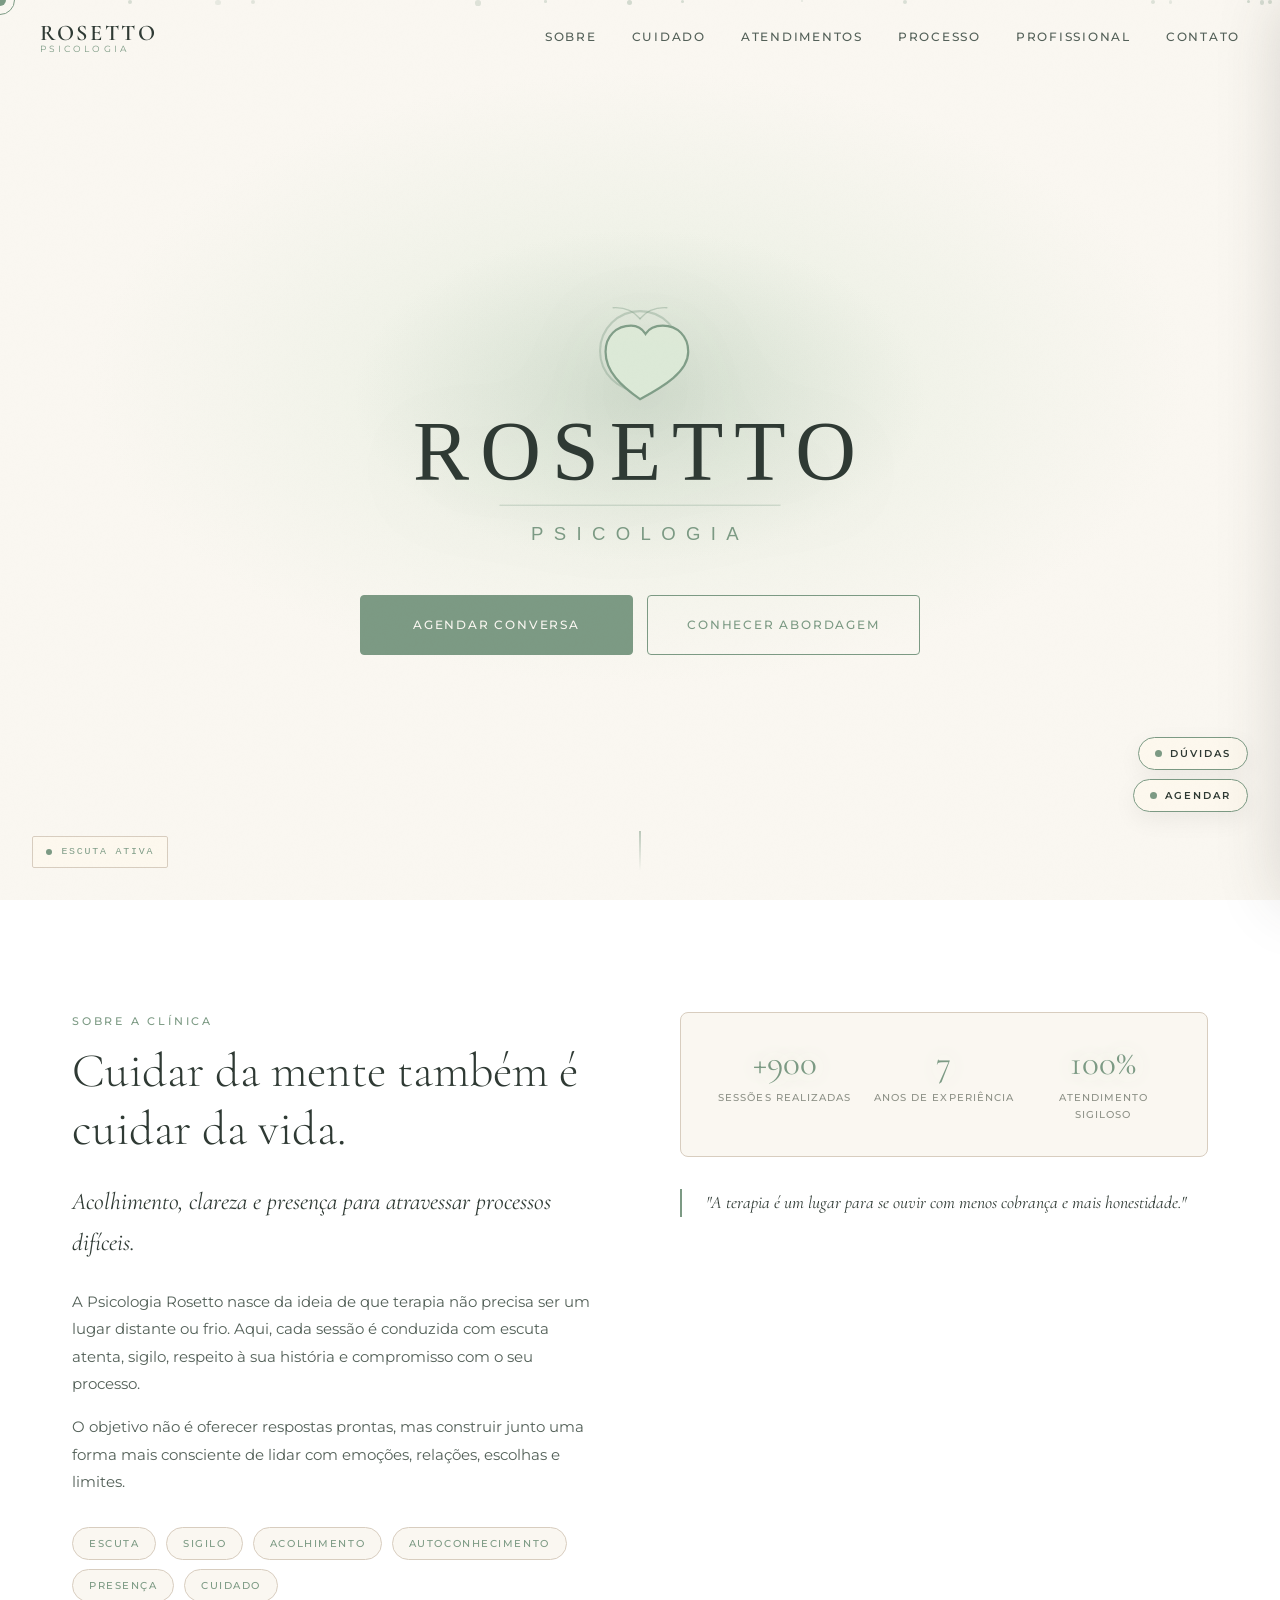
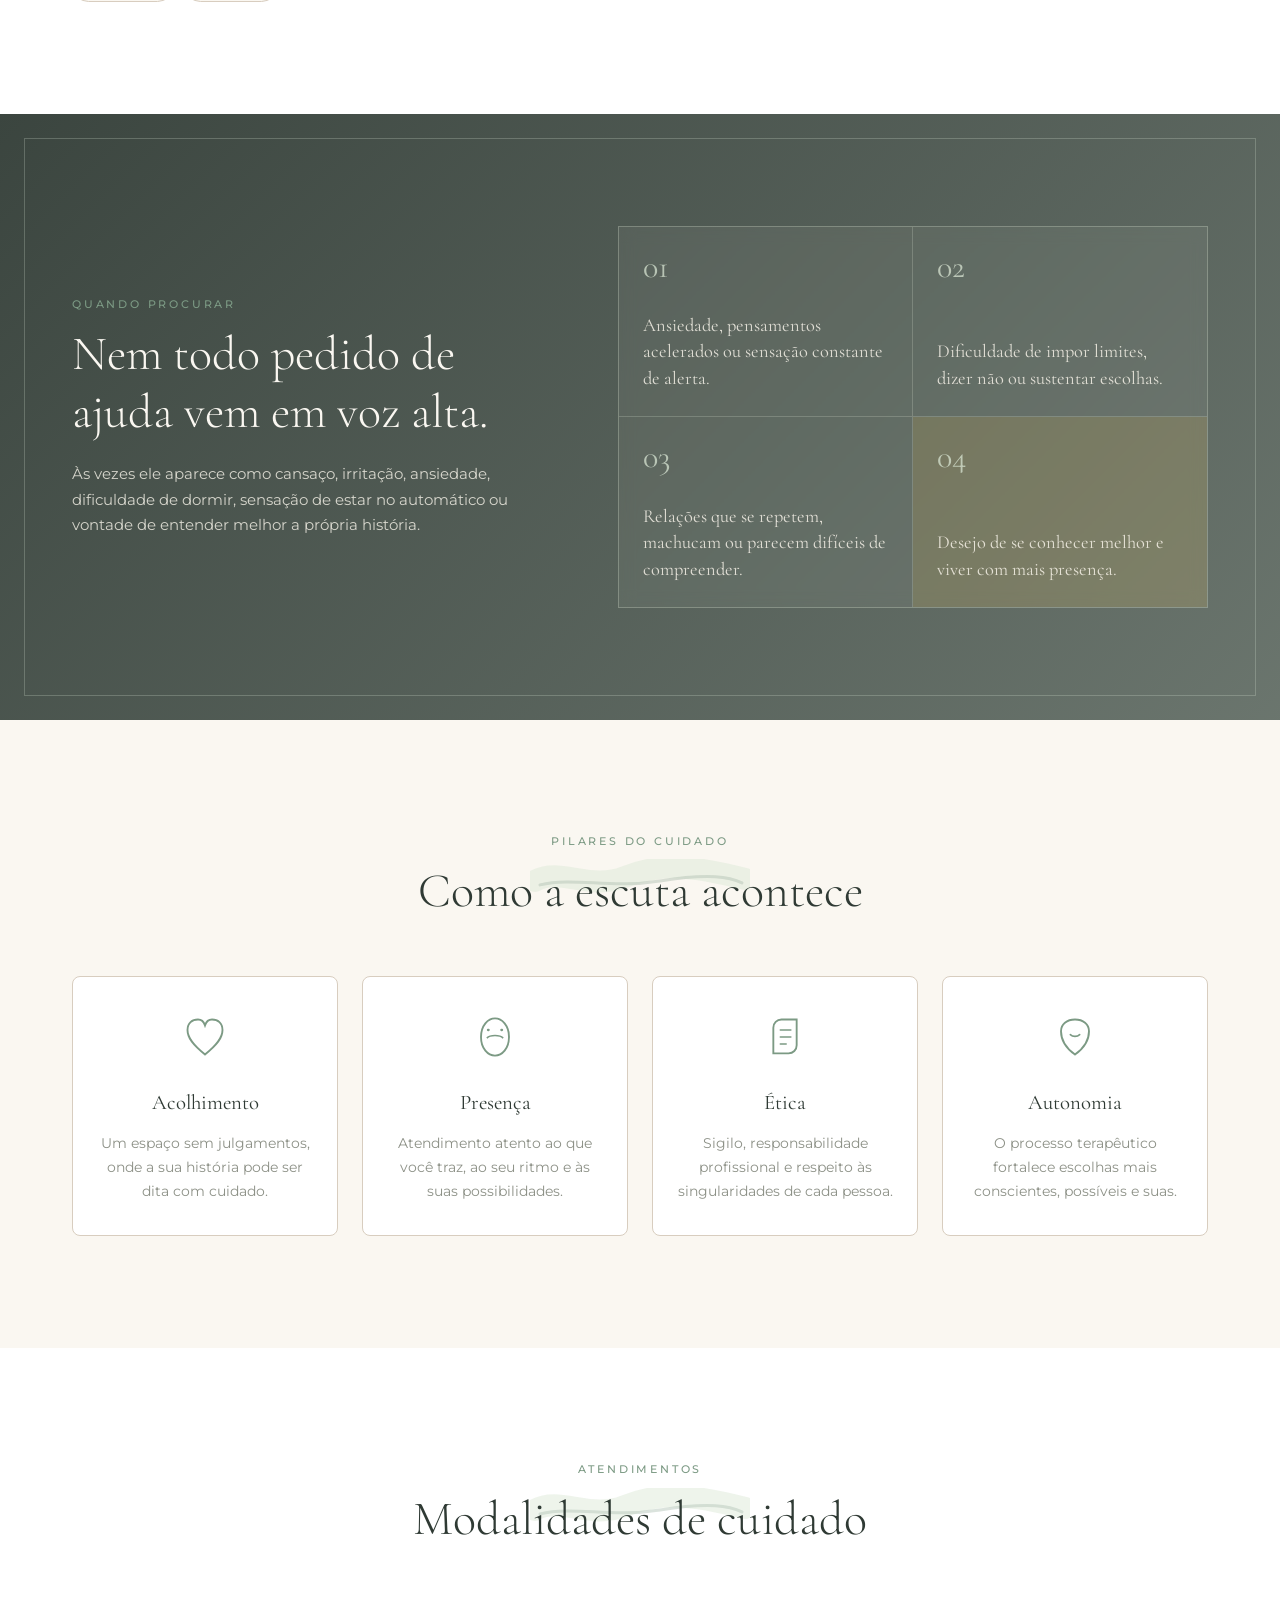
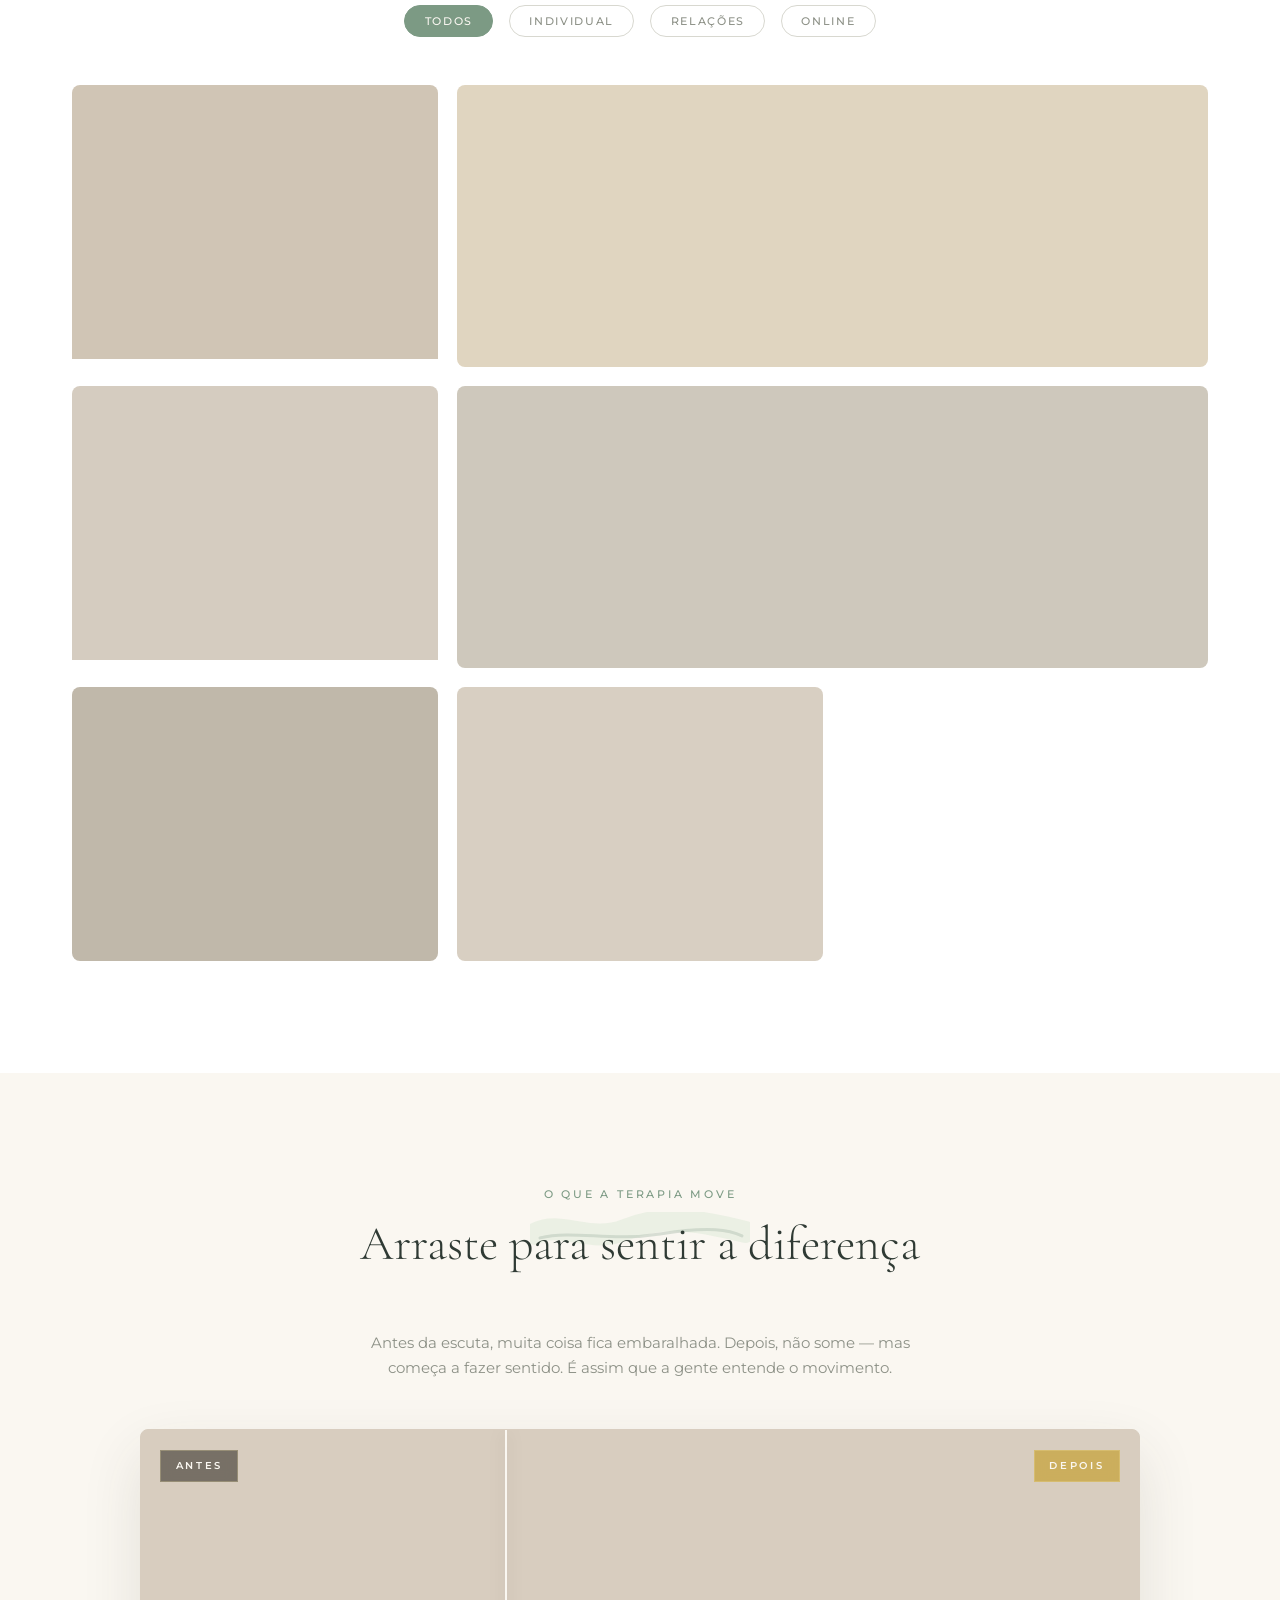
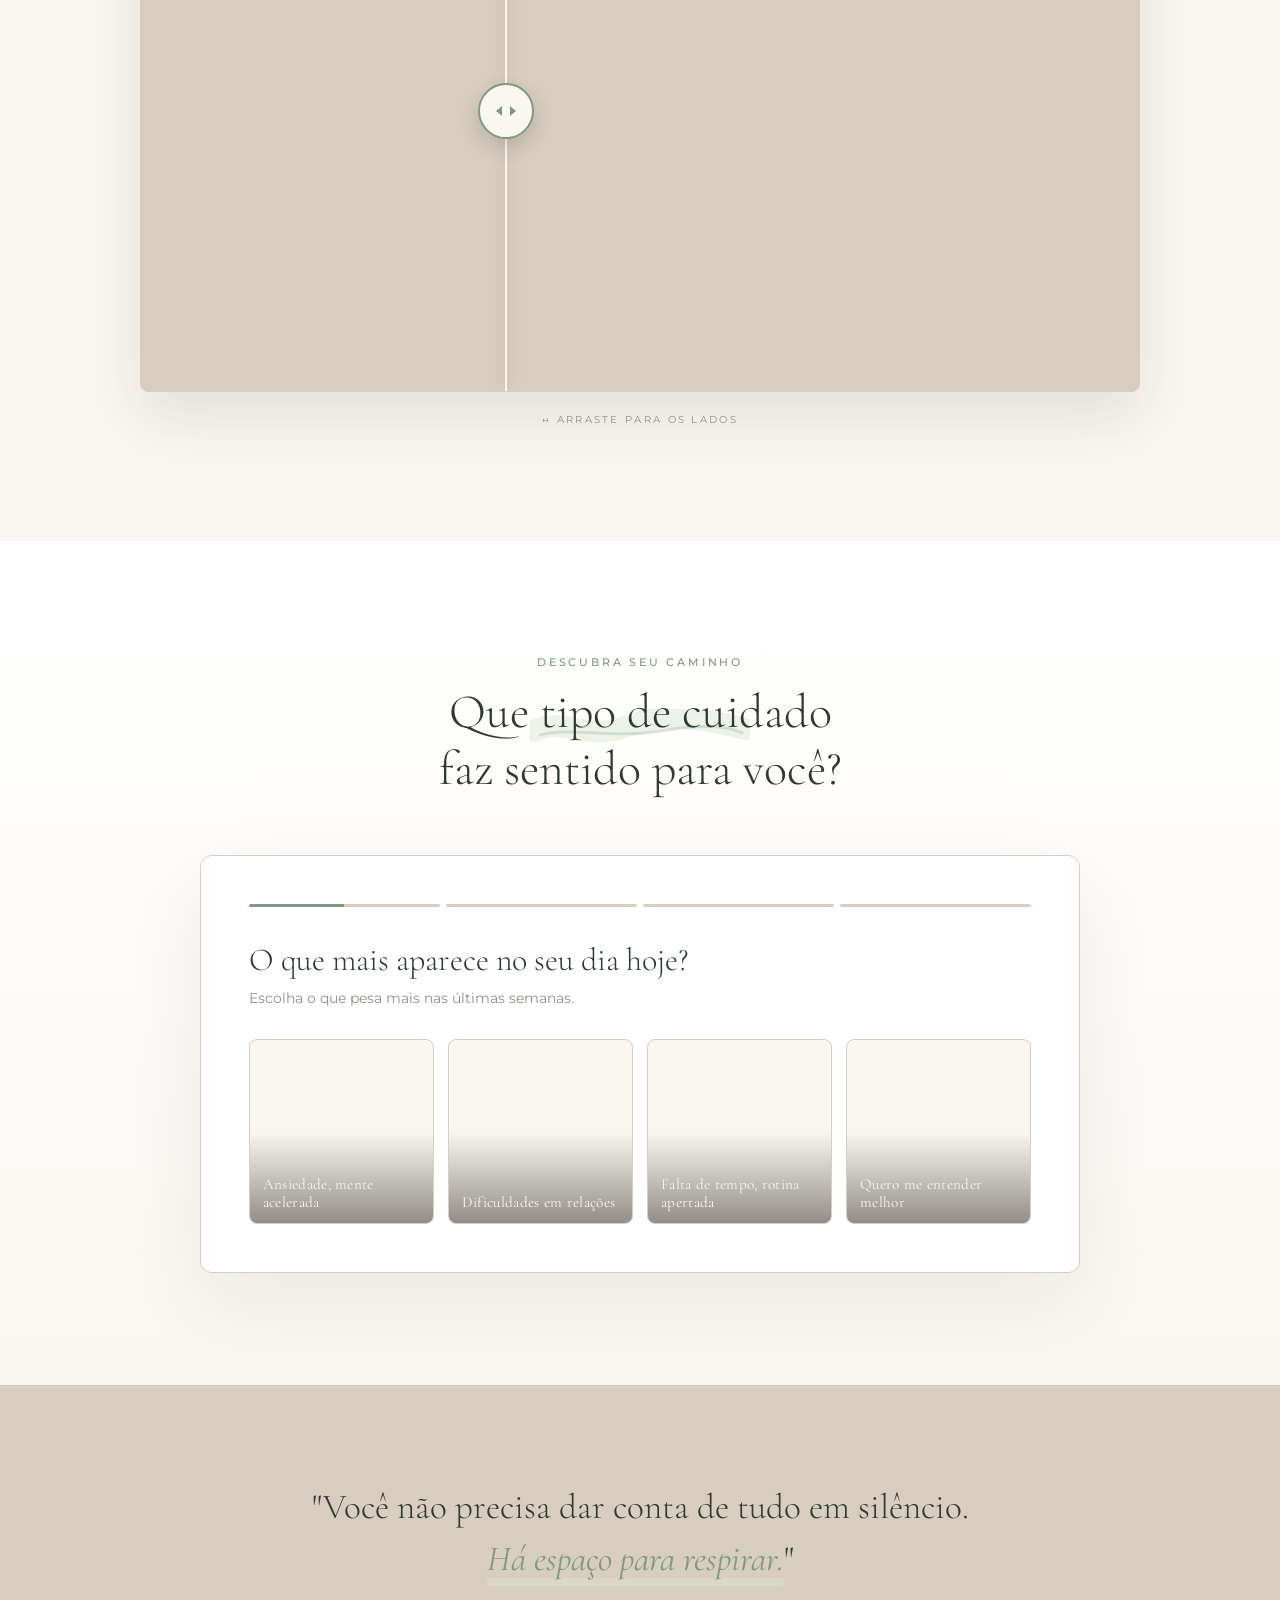
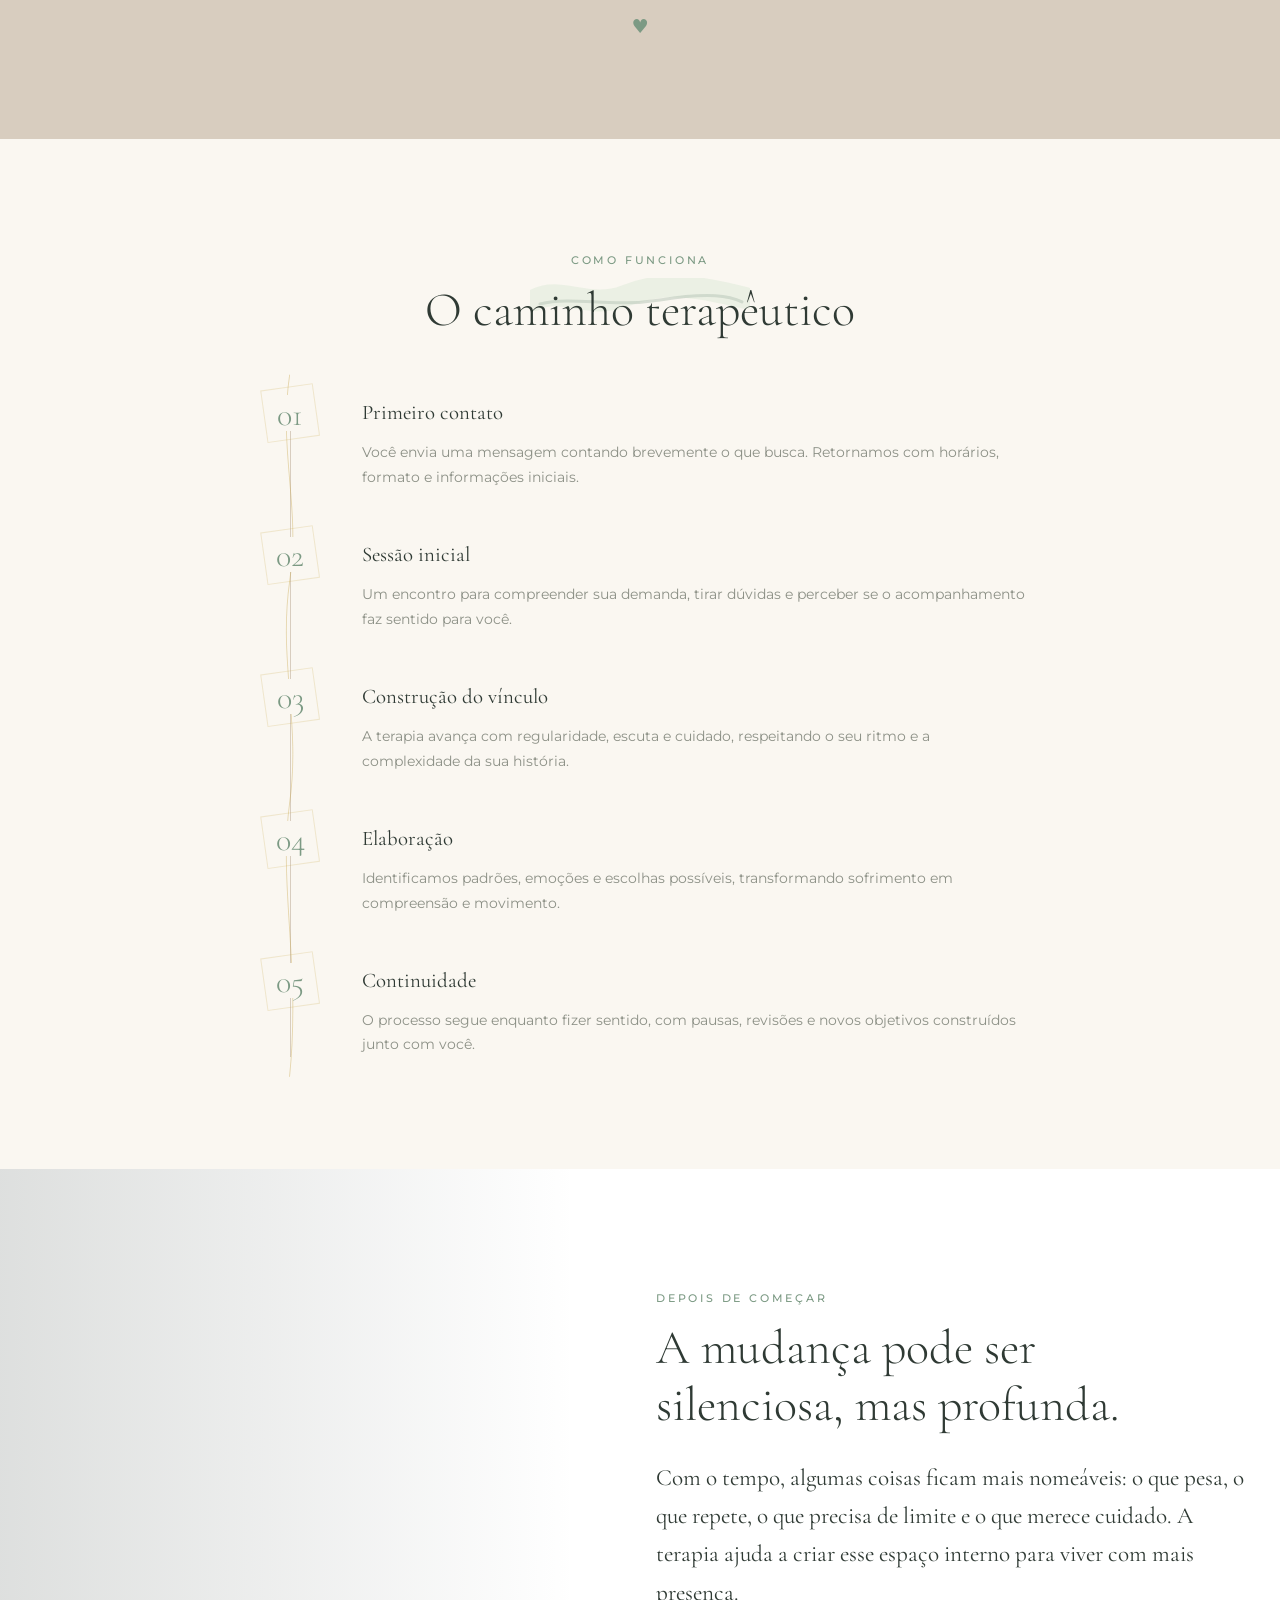
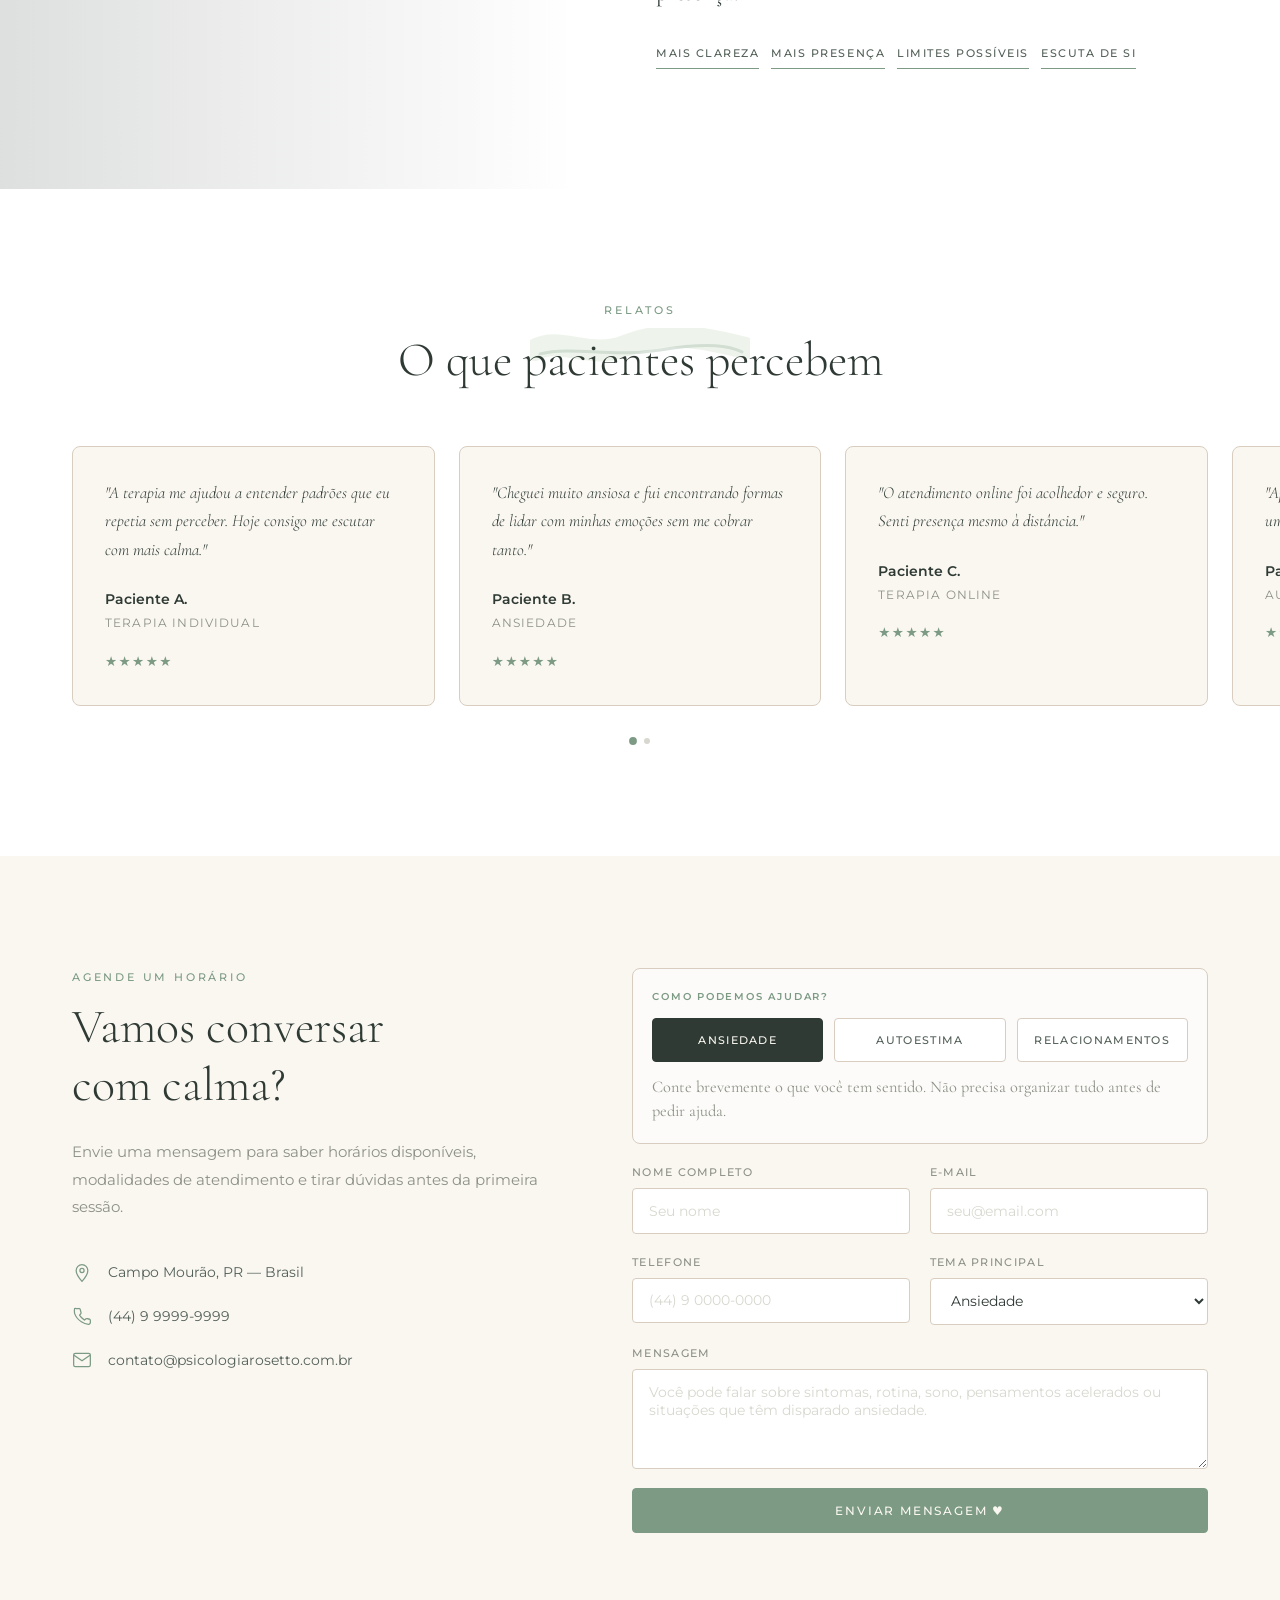
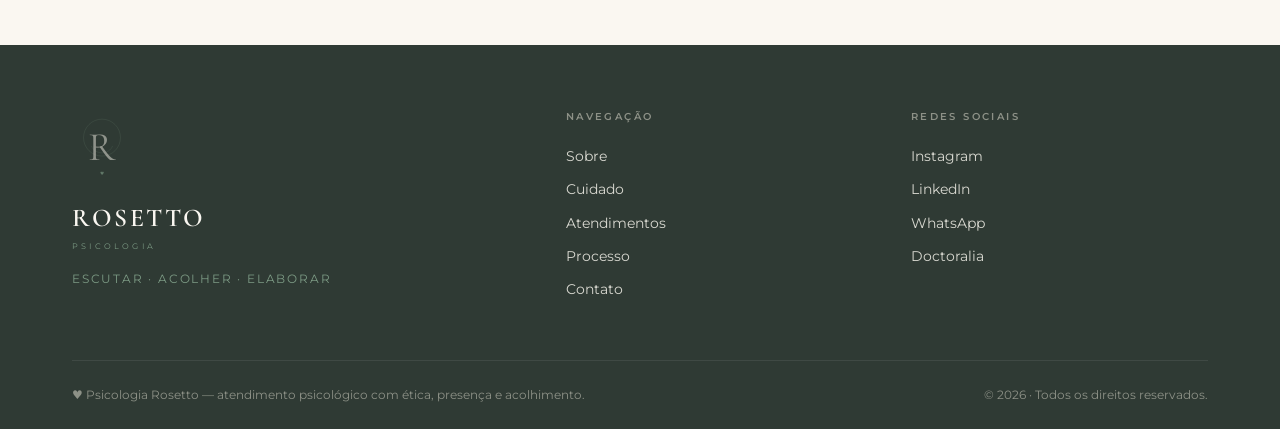
==== commit 7d98597e: "commit" ====
--- a/psicologa/index.html
+++ b/psicologa/index.html
@@ -6,6 +6,7 @@
   <title>Psicologia Rosetto</title>
   <link rel="icon" href="favicon.svg" type="image/svg+xml" />
   <link rel="stylesheet" href="style.css" />
+  <link rel="stylesheet" href="../style-extras.css" />
   <link rel="preconnect" href="https://fonts.googleapis.com" />
   <link rel="preconnect" href="https://fonts.gstatic.com" crossorigin />
   <link href="https://fonts.googleapis.com/css2?family=Cormorant+Garamond:ital,wght@0,300;0,400;0,600;1,300;1,400&family=Montserrat:wght@300;400;500;600&display=swap" rel="stylesheet" />
@@ -22,6 +23,7 @@
       <a href="#valores">Cuidado</a>
       <a href="#portfolio">Atendimentos</a>
       <a href="#processo">Processo</a>
+      <a href="#" data-open-modal="prof">Profissional</a>
       <a href="#contato">Contato</a>
     </nav>
     <button class="nav__toggle" id="navToggle" aria-label="Menu">
@@ -40,7 +42,8 @@
       <a href="#valores" class="mobile-menu__link" data-num="02">Cuidado</a>
       <a href="#portfolio" class="mobile-menu__link" data-num="03">Atendimentos</a>
       <a href="#processo" class="mobile-menu__link" data-num="04">Processo</a>
-      <a href="#contato" class="mobile-menu__link" data-num="05">Contato</a>
+      <a href="#" class="mobile-menu__link" data-num="05" data-open-modal="prof">Profissional</a>
+      <a href="#contato" class="mobile-menu__link" data-num="06">Contato</a>
     </nav>
     <div class="mobile-menu__footer">
       <span><span class="heart">♥</span> &nbsp; escuta com presença</span>
@@ -59,7 +62,7 @@
       />
     </div>
     <div class="hero__cta reveal">
-      <a href="#contato" class="btn btn--primary">Agendar conversa</a>
+      <a href="#" class="btn btn--primary" data-open-modal="agendar">Agendar conversa</a>
       <a href="#sobre" class="btn btn--outline">Conhecer abordagem</a>
     </div>
     <div class="hero__scroll-hint" aria-hidden="true">
@@ -282,6 +285,43 @@
     </div>
   </section>
 
+  <!-- ANTES & DEPOIS — metafora visual -->
+  <section class="antes-depois" id="antes-depois">
+    <div class="container">
+      <div class="section-header reveal">
+        <p class="section-label">O que a terapia move</p>
+        <h2 class="section-title">Arraste para sentir a diferença</h2>
+      </div>
+      <div class="antes-depois__intro reveal">
+        <p>Antes da escuta, muita coisa fica embaralhada. Depois, não some — mas começa a fazer sentido. É assim que a gente entende o movimento.</p>
+      </div>
+      <div class="compare reveal" role="slider" aria-label="Comparar sensações"
+           style="background: var(--beige);">
+        <div class="compare__layer compare__layer--before"
+             style="background-image: url('https://images.unsplash.com/photo-1465056836041-7f43ac27dcb5?auto=format&fit=crop&w=1600&q=80'); filter: saturate(0.4) brightness(0.78);"></div>
+        <div class="compare__layer compare__layer--after"
+             style="background-image: url('https://images.unsplash.com/photo-1455218873509-8097305ee378?auto=format&fit=crop&w=1600&q=80');"></div>
+        <span class="compare__label compare__label--before">Antes</span>
+        <span class="compare__label compare__label--after">Depois</span>
+        <div class="compare__handle">
+          <div class="compare__knob"></div>
+        </div>
+      </div>
+      <p class="compare__hint reveal">↔ arraste para os lados</p>
+    </div>
+  </section>
+
+  <!-- QUIZ — Que tipo de cuidado -->
+  <section class="quiz" id="quiz">
+    <div class="container">
+      <div class="section-header reveal">
+        <p class="section-label">Descubra seu caminho</p>
+        <h2 class="section-title">Que tipo de cuidado<br>faz sentido para você?</h2>
+      </div>
+      <div class="quiz__inner reveal"></div>
+    </div>
+  </section>
+
   <section class="quote-section">
     <div class="container">
       <div class="quote-section__inner reveal">
@@ -533,5 +573,139 @@
   <button class="scroll-top" id="scrollTop" aria-label="Voltar ao topo">↑</button>
 
   <script src="script.js"></script>
+  <script>
+  window.ROSETTO_CONFIG = {
+    heroTrail: 'none',
+    railSections: [
+      { id: 'sobre',         label: 'Sobre'         },
+      { id: 'antes',         label: 'Quando'        },
+      { id: 'valores',       label: 'Cuidado'       },
+      { id: 'portfolio',     label: 'Atendimentos'  },
+      { id: 'antes-depois',  label: 'O que move'    },
+      { id: 'quiz',          label: 'Seu caminho'   },
+      { id: 'processo',      label: 'Processo'      },
+      { id: 'contato',       label: 'Contato'       }
+    ],
+    quizResultLabel: 'Sugestão de início',
+    quizQuestions: [
+      { q: 'O que mais aparece no seu dia hoje?', sub: 'Escolha o que pesa mais nas últimas semanas.',
+        options: [
+          { id:'ind', label:'Ansiedade, mente acelerada',     img:'https://images.unsplash.com/photo-1499209974431-9dddcece7f88?auto=format&fit=crop&w=600&q=80' },
+          { id:'rel', label:'Dificuldades em relações',        img:'https://images.unsplash.com/photo-1529333166437-7750a6dd5a70?auto=format&fit=crop&w=600&q=80' },
+          { id:'on',  label:'Falta de tempo, rotina apertada', img:'https://images.unsplash.com/photo-1506784983877-45594efa4cbe?auto=format&fit=crop&w=600&q=80' },
+          { id:'aut', label:'Quero me entender melhor',         img:'https://images.unsplash.com/photo-1499209974431-9dddcece7f88?auto=format&fit=crop&w=600&q=80' }
+        ]},
+      { q: 'Como você prefere ser escutado?', sub: 'Não existe resposta certa. Só a sua.',
+        options: [
+          { id:'ind', label:'Em um espaço presencial, com calma', img:'https://images.unsplash.com/photo-1521791136064-7986c2920216?auto=format&fit=crop&w=600&q=80' },
+          { id:'rel', label:'Junto com alguém que me importa',     img:'https://images.unsplash.com/photo-1529333166437-7750a6dd5a70?auto=format&fit=crop&w=600&q=80' },
+          { id:'on',  label:'De qualquer lugar, no meu horário',   img:'https://images.unsplash.com/photo-1581291518857-4e27b48ff24e?auto=format&fit=crop&w=600&q=80' },
+          { id:'aut', label:'Em um espaço só meu, sem distração',  img:'https://images.unsplash.com/photo-1499914485622-a88fac536970?auto=format&fit=crop&w=600&q=80' }
+        ]},
+      { q: 'O que você espera do processo terapêutico?', sub: 'O objetivo guia o ritmo do trabalho.',
+        options: [
+          { id:'ind', label:'Diminuir o que está pesando',  img:'https://images.unsplash.com/photo-1518621736915-f3b1c41bfd00?auto=format&fit=crop&w=600&q=80' },
+          { id:'rel', label:'Melhorar vínculos importantes', img:'https://images.unsplash.com/photo-1529333166437-7750a6dd5a70?auto=format&fit=crop&w=600&q=80' },
+          { id:'on',  label:'Manter cuidado mesmo com correria', img:'https://images.unsplash.com/photo-1499914485622-a88fac536970?auto=format&fit=crop&w=600&q=80' },
+          { id:'aut', label:'Me conhecer com mais profundidade', img:'https://images.unsplash.com/photo-1517677208171-0bc6725a3e60?auto=format&fit=crop&w=600&q=80' }
+        ]},
+      { q: 'Como você pensa em começar?', sub: 'A frequência se ajusta junto com você.',
+        options: [
+          { id:'ind', label:'Sessões semanais, presenciais',  img:'https://images.unsplash.com/photo-1571260899304-425eee4c7efc?auto=format&fit=crop&w=600&q=80' },
+          { id:'rel', label:'Com alguém a dois ou em família', img:'https://images.unsplash.com/photo-1529333166437-7750a6dd5a70?auto=format&fit=crop&w=600&q=80' },
+          { id:'on',  label:'Sessões online, sem deslocamento', img:'https://images.unsplash.com/photo-1551836022-d5d88e9218df?auto=format&fit=crop&w=600&q=80' },
+          { id:'aut', label:'Quinzenal, para pensar com calma', img:'https://images.unsplash.com/photo-1490902931801-d6f80ca94fe4?auto=format&fit=crop&w=600&q=80' }
+        ]}
+    ],
+    quizResults: {
+      ind: { name:'Terapia individual',     body:'O caminho mais direto para olhar o que está te pesando agora, com regularidade e privacidade total.',         tags:['Ansiedade','Autoconhecimento','Limites','Rotina'],         filter:'individual', scrollTo:'portfolio', cta:'Ver modalidade' },
+      rel: { name:'Cuidado relacional',     body:'Quando o sofrimento aparece nos vínculos. Espaço para casais, famílias e relações que merecem atenção.', tags:['Casal','Família','Comunicação','Vínculos'],          filter:'relacional', scrollTo:'portfolio', cta:'Ver modalidade' },
+      on:  { name:'Terapia online',         body:'Mesma escuta cuidadosa, ajustada à sua rotina. Pode acontecer de qualquer lugar, mantendo o sigilo.',       tags:['Flexível','Sigilo','À distância','Prático'],         filter:'online',     scrollTo:'portfolio', cta:'Ver modalidade' },
+      aut: { name:'Autoconhecimento aprofundado', body:'Processo terapêutico continuado, com tempo para elaborar história, padrões e desejos com profundidade.',  tags:['História','Padrões','Identidade','Sentido'],         filter:'individual', scrollTo:'portfolio', cta:'Ver modalidade' }
+    },
+    projects: {
+      1: { title:'Terapia individual',   cat:'Adultos · Presencial', loc:'Consultório · Campo Mourão',
+           desc:'"Sessões semanais ou quinzenais, com escuta ativa e sigilo total. O foco é ajudar você a entender o que sente, escolher com mais clareza e respeitar o seu ritmo."',
+           specs:[['50 min','Duração'],['Semanal','Frequência ideal'],['Adultos','Público'],['CRP','Ética']],
+           imgs:['https://images.unsplash.com/photo-1521791136064-7986c2920216?auto=format&fit=crop&w=1200&q=80','https://images.unsplash.com/photo-1518621736915-f3b1c41bfd00?auto=format&fit=crop&w=1200&q=80','https://images.unsplash.com/photo-1499914485622-a88fac536970?auto=format&fit=crop&w=1200&q=80'] },
+      2: { title:'Relações e vínculos', cat:'Casais & Família',     loc:'Atendimento conjunto',
+           desc:'"Para casais, famílias e vínculos importantes. Trabalhamos comunicação, conflitos repetidos e formas de cuidar do outro sem deixar de cuidar de si."',
+           specs:[['60 min','Duração'],['Quinzenal','Frequência'],['Conjunta','Atendimento'],['Sigilo','Garantido']],
+           imgs:['https://images.unsplash.com/photo-1529333166437-7750a6dd5a70?auto=format&fit=crop&w=1200&q=80','https://images.unsplash.com/photo-1488521787991-ed7bbaae773c?auto=format&fit=crop&w=1200&q=80','https://images.unsplash.com/photo-1521791136064-7986c2920216?auto=format&fit=crop&w=1200&q=80'] },
+      3: { title:'Luto e transições',   cat:'Processos delicados',  loc:'Presencial ou online',
+           desc:'"Acolhimento para perdas, mudanças bruscas, finais que doem e recomeços que ainda não se nomeiam. Aqui o tempo do processo é respeitado."',
+           specs:[['50 min','Duração'],['A definir','Frequência'],['Sensível','Abordagem'],['Sem julgamento','Espaço']],
+           imgs:['https://images.unsplash.com/photo-1518621736915-f3b1c41bfd00?auto=format&fit=crop&w=1200&q=80','https://images.unsplash.com/photo-1490902931801-d6f80ca94fe4?auto=format&fit=crop&w=1200&q=80','https://images.unsplash.com/photo-1517677208171-0bc6725a3e60?auto=format&fit=crop&w=1200&q=80'] },
+      4: { title:'Terapia online',       cat:'Atendimento remoto',   loc:'Em qualquer lugar do Brasil',
+           desc:'"Mesma escuta, ajustada à sua rotina. Plataforma segura, sigilo respeitado e flexibilidade de horário para quem viaja, trabalha em ritmo intenso ou prefere o próprio espaço."',
+           specs:[['50 min','Duração'],['Semanal','Frequência'],['Plataforma','Doxy.me'],['Brasil','Atendimento']],
+           imgs:['https://images.unsplash.com/photo-1551836022-d5d88e9218df?auto=format&fit=crop&w=1200&q=80','https://images.unsplash.com/photo-1581291518857-4e27b48ff24e?auto=format&fit=crop&w=1200&q=80','https://images.unsplash.com/photo-1499914485622-a88fac536970?auto=format&fit=crop&w=1200&q=80'] },
+      5: { title:'Autoestima e identidade', cat:'História · Corpo · Pertencimento', loc:'Adultos',
+           desc:'"Quando algo essencial parece fora de lugar. Trabalhamos a relação com o próprio corpo, com a história e com o sentido de pertencer."',
+           specs:[['50 min','Duração'],['Continuada','Processo'],['História','Aprofundamento'],['Sigilo','Total']],
+           imgs:['https://images.unsplash.com/photo-1517677208171-0bc6725a3e60?auto=format&fit=crop&w=1200&q=80','https://images.unsplash.com/photo-1499914485622-a88fac536970?auto=format&fit=crop&w=1200&q=80','https://images.unsplash.com/photo-1490902931801-d6f80ca94fe4?auto=format&fit=crop&w=1200&q=80'] },
+      6: { title:'Orientação parental',  cat:'Famílias · Infância',   loc:'Pais e responsáveis',
+           desc:'"Atendimento para pais e responsáveis pensarem rotina, limites, comunicação e vínculo com seus filhos. Não substitui terapia infantil — fortalece o cuidado adulto."',
+           specs:[['60 min','Duração'],['Quinzenal','Frequência'],['Pais','Público'],['Vínculo','Foco']],
+           imgs:['https://images.unsplash.com/photo-1488521787991-ed7bbaae773c?auto=format&fit=crop&w=1200&q=80','https://images.unsplash.com/photo-1529333166437-7750a6dd5a70?auto=format&fit=crop&w=1200&q=80','https://images.unsplash.com/photo-1490902931801-d6f80ca94fe4?auto=format&fit=crop&w=1200&q=80'] }
+    },
+    profissional: {
+      kicker: 'Conheça',
+      name: 'Marina Rosetto',
+      role: 'Psicóloga clínica',
+      lead: '“A terapia não é sobre dar respostas rápidas. É sobre criar espaço para perguntas mais honestas — e estar junto enquanto você se reencontra com elas.”',
+      credentials: 'CRP 08/123456 · 7 anos de clínica',
+      photo: 'https://images.unsplash.com/photo-1594824476967-48c8b964273f?auto=format&fit=crop&w=900&q=80',
+      photoCaption: 'marina no consultório — campo mourão',
+      contact: [
+        { label:'WhatsApp',   href:'#contato' },
+        { label:'Doctoralia', href:'#' },
+        { label:'Instagram',  href:'#' }
+      ],
+      tabs: [
+        { label:'Bio',
+          body:`<p>Marina Rosetto atende em clínica desde 2019. Antes da Psicologia, formou-se em Pedagogia, e a escuta foi sempre o fio que conectou as duas áreas.</p><p>O consultório em Campo Mourão é pensado como um lugar para descansar do barulho de fora. Também atende online, com a mesma presença e cuidado.</p>` },
+        { label:'Formação',
+          body:`<p>Formação continuada em abordagem fenomenológico-existencial, com aprofundamento em clínica de adultos, casais e processos de luto.</p>`,
+          list:['UEM — Bacharelado em Psicologia (2018)','Especialização em Clínica Fenomenológica — IFEN (2020)','Formação em Terapia de Casal — Familiae (2022)','Curso de Cuidado em Luto — IPELC (2023)','Análise pessoal e supervisão continuada'] },
+        { label:'Abordagem',
+          body:`<p>Atendo em uma perspectiva fenomenológico-existencial: o que você vive é único, e nenhuma teoria substitui sua experiência. Princípios que organizam o trabalho:</p>`,
+          list:['Escuta como método, não como pausa','Sigilo é inegociável','Sem patologização da experiência','Foco no aqui-agora','Respeito ao tempo de cada processo','Articulação com outros profissionais quando necessário'] },
+        { label:'Onde encontrar',
+          body:`<p>Atendimento presencial em Campo Mourão (PR) e online para qualquer lugar do Brasil. Doctoralia para histórico de pacientes verificados.</p><p><b>Consultório:</b> Rua Acolher, 100 — Campo Mourão/PR<br><b>Horários:</b> Seg, Qua, Sex · manhã e tarde<br><b>Whats:</b> (44) 9 9999-9999</p>` }
+      ]
+    },
+    faqTitle: 'Antes da primeira conversa',
+    faqSub: 'Algumas dúvidas que muitos pacientes trazem.',
+    faq: [
+      { q:'Preciso “estar muito mal” para começar terapia?',
+        a:'Não. Terapia também é um espaço de cuidado e autoconhecimento. Você pode procurar para entender melhor algo que vem incomodando, para fortalecer escolhas ou simplesmente para se ouvir com mais atenção.' },
+      { q:'O que acontece na primeira sessão?',
+        a:'É uma conversa para entender o que te trouxe, tirar dúvidas sobre o processo e perceber se a abordagem faz sentido para você. Não existe roteiro pronto — você fala o que conseguir, do seu jeito.' },
+      { q:'Como funciona o sigilo?',
+        a:'O sigilo é garantido pelo Código de Ética do Psicólogo (CRP). Tudo que você conta na sessão permanece em sigilo, com pouquíssimas exceções previstas em lei (risco de vida ou abuso, por exemplo) — sempre conversadas com você.' },
+      { q:'Terapia online funciona mesmo?',
+        a:'Sim. Atendimento online é regulamentado pelo CFP e tem eficácia comparada à presencial para a maior parte das demandas. Usamos plataforma segura e mantemos o mesmo cuidado ético.' },
+      { q:'Quanto tempo dura um processo terapêutico?',
+        a:'Não existe resposta padrão. Algumas pessoas vêm por alguns meses, outras por anos. Conversamos sobre objetivos e revisamos juntos sempre que faz sentido pausar ou continuar.' },
+      { q:'Posso atender com meu plano de saúde?',
+        a:'No momento o atendimento é particular. Para alguns planos é possível solicitar reembolso — emitimos recibo com Código CRP. Vale conferir com sua operadora.' },
+      { q:'E se eu não souber o que dizer?',
+        a:'Você não precisa chegar com algo organizado. Faz parte do trabalho conjunto encontrar as palavras. Silêncios também são bem-vindos.' }
+    ],
+    agendar: {
+      label: 'Primeira sessão',
+      title: 'Agende sua primeira conversa',
+      sub: 'A sessão inicial tem 50 minutos. Você pode escolher presencial ou online. O sigilo começa na primeira mensagem.',
+      slots: ['08:00','09:00','10:00','11:00','14:00','15:00','16:00','17:00','18:00','19:00']
+    },
+    fabs: [
+      { label:'Dúvidas', modal:'faq' },
+      { label:'Agendar', modal:'agendar' }
+    ],
+    easterMsg: 'Obrigado por estar aqui. <small>♥ escuta com presença</small>'
+  };
+  </script>
+  <script src="../script-extras.js"></script>
 </body>
 </html>
--- a/psicologa/style.css
+++ b/psicologa/style.css
@@ -115,7 +115,9 @@
 
 /* ---------- BUTTONS ---------- */
 .btn {
-  display: inline-block;
+  display: inline-flex;
+  align-items: center;
+  justify-content: center;
   padding: 0.85rem 2.2rem;
   font-family: var(--font-sans);
   font-size: 0.75rem;
@@ -124,6 +126,9 @@
   text-transform: uppercase;
   border-radius: var(--radius);
   transition: all var(--transition);
+  line-height: 1.35;
+  text-align: center;
+  white-space: nowrap;
 }
 
 .btn--outline {
@@ -140,8 +145,6 @@
   background: var(--gold);
   color: var(--offwhite);
   border: 1px solid var(--gold);
-  width: 100%;
-  text-align: center;
 }
 .btn--primary:hover {
   background: var(--dark);
@@ -471,12 +474,17 @@
   display: flex;
   align-items: center;
   justify-content: center;
+  gap: 0.35rem;
   /* Espaço fixo entre logo e botão */
   margin-top: 0;
   padding-bottom: 3rem; /* deixa espaço para o indicador abaixo */
 }
 
 /* Indicador de scroll — sempre fixo no fundo do hero */
+.hero__cta .btn {
+  min-width: 260px;
+}
+
 .hero__scroll-hint {
   position: absolute;
   bottom: 1.5rem;
@@ -1231,6 +1239,9 @@
 }
 .form-group--full {
   grid-column: 1 / -1;
+}
+.btn.form-group--full {
+  width: 100%;
 }
 
 .form-group label {
@@ -2161,6 +2172,8 @@
 
   .hero.hero--psych .hero__cta .btn {
     width: 100%;
+    min-width: 0;
     min-height: 56px;
-  }
-}
+    white-space: normal;
+  }
+}
--- a/style-extras.css
+++ b/style-extras.css
@@ -0,0 +1,1337 @@
+/* ==========================================
+   ROSETTO ARQUITETURA — EXTRAS (camadas novas)
+   Mantém variáveis e tom da style.css original
+   ========================================== */
+
+/* ==========================================
+   1) CURSOR BLUEPRINT — desenha linhas no hero
+   ========================================== */
+.hero__blueprint {
+  position: absolute;
+  inset: 0;
+  z-index: 0;
+  pointer-events: none;
+}
+.hero__blueprint svg {
+  width: 100%;
+  height: 100%;
+  display: block;
+}
+.hero__blueprint path,
+.hero__blueprint line,
+.hero__blueprint circle,
+.hero__blueprint rect {
+  fill: none;
+  stroke: var(--gold);
+  stroke-width: 1;
+  stroke-linecap: round;
+  opacity: 0.55;
+  transition: opacity 0.9s ease;
+}
+
+/* ==========================================
+   2) SCROLL RAIL — minimapa lateral
+   ========================================== */
+.scroll-rail {
+  position: fixed;
+  top: 50%;
+  right: 1.4rem;
+  transform: translateY(-50%);
+  z-index: 800;
+  display: flex;
+  flex-direction: column;
+  gap: 0.7rem;
+  padding: 0.9rem 0.7rem;
+  border: 1px solid rgba(201, 168, 76, 0.22);
+  background: rgba(253, 248, 238, 0.55);
+  backdrop-filter: blur(10px);
+  -webkit-backdrop-filter: blur(10px);
+  border-radius: 999px;
+  opacity: 0;
+  pointer-events: none;
+  transition: opacity 0.5s ease, transform 0.5s ease;
+}
+.scroll-rail.visible {
+  opacity: 1;
+  pointer-events: auto;
+}
+.scroll-rail__tick {
+  position: relative;
+  display: block;
+  width: 22px;
+  height: 2px;
+  background: rgba(201, 168, 76, 0.35);
+  border-radius: 2px;
+  cursor: pointer;
+  transition: width 0.35s ease, background 0.35s ease;
+}
+.scroll-rail__tick.active {
+  width: 34px;
+  background: var(--gold);
+}
+.scroll-rail__tick:hover {
+  background: var(--dark);
+}
+.scroll-rail__label {
+  position: absolute;
+  right: calc(100% + 14px);
+  top: 50%;
+  transform: translateY(-50%) translateX(8px);
+  font-family: var(--font-sans);
+  font-size: 0.58rem;
+  font-weight: 600;
+  letter-spacing: 0.22em;
+  text-transform: uppercase;
+  color: var(--dark);
+  background: rgba(253, 248, 238, 0.95);
+  border: 1px solid var(--beige);
+  padding: 0.35rem 0.7rem;
+  border-radius: 2px;
+  white-space: nowrap;
+  opacity: 0;
+  pointer-events: none;
+  transition: opacity 0.3s ease, transform 0.3s ease;
+}
+.scroll-rail__tick:hover .scroll-rail__label,
+.scroll-rail__tick.active .scroll-rail__label {
+  opacity: 1;
+  transform: translateY(-50%) translateX(0);
+}
+
+@media (max-width: 900px) {
+  .scroll-rail { display: none; }
+}
+
+/* ==========================================
+   4) ANTES & DEPOIS — slider arrastável
+   ========================================== */
+.antes-depois {
+  padding: 7rem 0;
+  background: var(--offwhite);
+}
+.antes-depois__intro {
+  text-align: center;
+  margin-bottom: 3rem;
+}
+.antes-depois__intro p {
+  max-width: 540px;
+  margin: 0 auto;
+  color: var(--gray);
+  font-size: 0.95rem;
+}
+
+.compare {
+  position: relative;
+  max-width: 1000px;
+  margin: 0 auto;
+  aspect-ratio: 16 / 9;
+  border-radius: 8px;
+  overflow: hidden;
+  cursor: ew-resize;
+  user-select: none;
+  border: 1px solid var(--beige);
+  box-shadow: 0 24px 60px rgba(61, 55, 48, 0.12);
+}
+.compare__layer {
+  position: absolute;
+  inset: 0;
+  background-size: cover;
+  background-position: center;
+}
+.compare__layer--before {
+  background-image: url('https://images.unsplash.com/photo-1581858726788-75bc0f6a952d?auto=format&fit=crop&w=1600&q=80');
+  filter: saturate(0.55) brightness(0.85) contrast(0.95);
+}
+.compare__layer--after {
+  background-image: url('https://images.unsplash.com/photo-1600585154526-990dced4db0d?auto=format&fit=crop&w=1600&q=80');
+  clip-path: inset(0 0 0 50%);
+  transition: clip-path 0.08s linear;
+}
+.compare__label {
+  position: absolute;
+  top: 1.2rem;
+  font-family: var(--font-sans);
+  font-size: 0.6rem;
+  font-weight: 600;
+  letter-spacing: 0.28em;
+  text-transform: uppercase;
+  color: var(--offwhite);
+  background: rgba(61, 55, 48, 0.62);
+  padding: 0.45rem 0.9rem;
+  backdrop-filter: blur(6px);
+  border: 1px solid rgba(246, 231, 166, 0.25);
+}
+.compare__label--before { left: 1.2rem; }
+.compare__label--after  { right: 1.2rem; background: rgba(201, 168, 76, 0.85); }
+
+.compare__handle {
+  position: absolute;
+  top: 0;
+  bottom: 0;
+  left: 50%;
+  width: 2px;
+  background: var(--offwhite);
+  transform: translateX(-50%);
+  pointer-events: none;
+  box-shadow: 0 0 18px rgba(0, 0, 0, 0.18);
+}
+.compare__knob {
+  position: absolute;
+  top: 50%;
+  left: 50%;
+  width: 56px;
+  height: 56px;
+  border-radius: 50%;
+  background: var(--offwhite);
+  border: 2px solid var(--gold);
+  transform: translate(-50%, -50%);
+  display: flex;
+  align-items: center;
+  justify-content: center;
+  font-family: var(--font-serif);
+  font-size: 1.2rem;
+  color: var(--gold);
+  font-weight: 600;
+  box-shadow: 0 8px 22px rgba(0, 0, 0, 0.15);
+  pointer-events: none;
+  letter-spacing: -0.05em;
+}
+.compare__knob::before,
+.compare__knob::after {
+  content: '';
+  width: 0; height: 0;
+  border-top: 5px solid transparent;
+  border-bottom: 5px solid transparent;
+}
+.compare__knob::before {
+  border-right: 6px solid var(--gold);
+  margin-right: 4px;
+}
+.compare__knob::after {
+  border-left: 6px solid var(--gold);
+  margin-left: 4px;
+}
+.compare__hint {
+  text-align: center;
+  margin-top: 1.2rem;
+  font-size: 0.65rem;
+  letter-spacing: 0.22em;
+  text-transform: uppercase;
+  color: var(--gray);
+}
+
+/* ==========================================
+   5) QUIZ "Descubra seu estilo"
+   ========================================== */
+.quiz {
+  padding: 7rem 0;
+  background: linear-gradient(180deg, var(--white) 0%, var(--offwhite) 100%);
+  position: relative;
+  overflow: hidden;
+}
+.quiz__inner {
+  max-width: 880px;
+  margin: 0 auto;
+  background: var(--white);
+  border: 1px solid var(--beige);
+  border-radius: 12px;
+  padding: 3rem;
+  box-shadow: 0 30px 80px rgba(61, 55, 48, 0.08);
+  position: relative;
+}
+.quiz__progress {
+  display: flex;
+  gap: 6px;
+  margin-bottom: 2rem;
+}
+.quiz__progress span {
+  flex: 1;
+  height: 3px;
+  background: var(--beige);
+  border-radius: 2px;
+  transition: background 0.4s ease;
+}
+.quiz__progress span.done { background: var(--gold); }
+.quiz__progress span.current {
+  background: linear-gradient(to right, var(--gold) 50%, var(--beige) 50%);
+}
+
+.quiz__step {
+  display: none;
+  animation: quizFade 0.5s ease forwards;
+}
+.quiz__step.active { display: block; }
+@keyframes quizFade {
+  from { opacity: 0; transform: translateY(10px); }
+  to   { opacity: 1; transform: translateY(0); }
+}
+
+.quiz__q {
+  font-family: var(--font-serif);
+  font-size: clamp(1.4rem, 2.6vw, 2rem);
+  font-weight: 300;
+  color: var(--dark);
+  margin-bottom: 0.4rem;
+  line-height: 1.3;
+}
+.quiz__sub {
+  color: var(--gray);
+  font-size: 0.85rem;
+  margin-bottom: 1.8rem;
+}
+
+.quiz__options {
+  display: grid;
+  grid-template-columns: repeat(4, 1fr);
+  gap: 0.9rem;
+}
+.quiz__option {
+  position: relative;
+  border: 1px solid var(--beige);
+  border-radius: 8px;
+  overflow: hidden;
+  cursor: pointer;
+  background: var(--offwhite);
+  transition: all var(--transition);
+  text-align: left;
+  padding: 0;
+}
+.quiz__option:hover {
+  transform: translateY(-3px);
+  border-color: var(--gold);
+  box-shadow: 0 12px 30px rgba(201, 168, 76, 0.14);
+}
+.quiz__option.selected {
+  border-color: var(--gold);
+  box-shadow: 0 0 0 2px rgba(201, 168, 76, 0.25);
+}
+.quiz__option-thumb {
+  width: 100%;
+  aspect-ratio: 1;
+  background-size: cover;
+  background-position: center;
+  position: relative;
+}
+.quiz__option-thumb::after {
+  content: '';
+  position: absolute;
+  inset: 0;
+  background: linear-gradient(180deg, transparent 50%, rgba(61, 55, 48, 0.55) 100%);
+}
+.quiz__option-label {
+  position: absolute;
+  bottom: 0.7rem;
+  left: 0.8rem;
+  right: 0.8rem;
+  font-family: var(--font-serif);
+  font-size: 0.95rem;
+  color: var(--offwhite);
+  z-index: 1;
+  letter-spacing: 0.02em;
+}
+
+.quiz__result {
+  text-align: center;
+  padding: 1.5rem 0 0;
+}
+.quiz__result-label {
+  font-size: 0.62rem;
+  letter-spacing: 0.28em;
+  text-transform: uppercase;
+  color: var(--gold);
+  margin-bottom: 0.6rem;
+}
+.quiz__result-name {
+  font-family: var(--font-serif);
+  font-size: clamp(2rem, 4vw, 2.8rem);
+  font-weight: 300;
+  color: var(--dark);
+  margin-bottom: 0.6rem;
+}
+.quiz__result-body {
+  max-width: 520px;
+  margin: 0 auto 1.5rem;
+  color: var(--gray);
+  font-size: 0.95rem;
+  line-height: 1.7;
+}
+.quiz__result-tags {
+  display: flex;
+  justify-content: center;
+  flex-wrap: wrap;
+  gap: 0.5rem;
+  margin-bottom: 2rem;
+}
+.quiz__result-tags span {
+  font-size: 0.6rem;
+  letter-spacing: 0.18em;
+  text-transform: uppercase;
+  color: var(--gold);
+  border: 1px solid var(--beige);
+  padding: 0.35rem 0.9rem;
+  border-radius: 999px;
+  background: var(--offwhite);
+}
+.quiz__result-actions {
+  display: flex;
+  justify-content: center;
+  gap: 0.9rem;
+  flex-wrap: wrap;
+}
+
+@media (max-width: 768px) {
+  .quiz__inner { padding: 1.8rem; }
+  .quiz__options { grid-template-columns: repeat(2, 1fr); }
+}
+
+/* ==========================================
+   6) ESTIMADOR DE INVESTIMENTO
+   ========================================== */
+.estimator {
+  margin-top: 2.5rem;
+  padding: 1.6rem;
+  border: 1px solid var(--beige);
+  background: rgba(255, 255, 255, 0.65);
+  border-radius: 8px;
+}
+.estimator__title {
+  font-size: 0.62rem;
+  font-weight: 600;
+  letter-spacing: 0.18em;
+  text-transform: uppercase;
+  color: var(--gold);
+  margin-bottom: 0.4rem;
+}
+.estimator__sub {
+  font-family: var(--font-serif);
+  font-size: 1.05rem;
+  color: var(--dark);
+  font-style: italic;
+  margin-bottom: 1.3rem;
+}
+
+.estimator__row {
+  margin-bottom: 1.1rem;
+}
+.estimator__row-head {
+  display: flex;
+  justify-content: space-between;
+  align-items: baseline;
+  margin-bottom: 0.4rem;
+}
+.estimator__row-label {
+  font-size: 0.66rem;
+  letter-spacing: 0.14em;
+  text-transform: uppercase;
+  color: var(--gray);
+  font-weight: 500;
+}
+.estimator__row-value {
+  font-family: var(--font-serif);
+  font-size: 1.05rem;
+  color: var(--dark);
+  font-weight: 500;
+}
+
+.estimator__slider {
+  -webkit-appearance: none;
+  appearance: none;
+  width: 100%;
+  height: 2px;
+  background: var(--beige);
+  outline: none;
+  border-radius: 2px;
+}
+.estimator__slider::-webkit-slider-thumb {
+  -webkit-appearance: none;
+  width: 18px;
+  height: 18px;
+  border-radius: 50%;
+  background: var(--gold);
+  border: 3px solid var(--offwhite);
+  box-shadow: 0 2px 8px rgba(201, 168, 76, 0.35);
+  cursor: grab;
+}
+.estimator__slider::-moz-range-thumb {
+  width: 18px;
+  height: 18px;
+  border-radius: 50%;
+  background: var(--gold);
+  border: 3px solid var(--offwhite);
+  cursor: grab;
+}
+
+.estimator__chips {
+  display: flex;
+  gap: 0.4rem;
+  flex-wrap: wrap;
+}
+.estimator__chip {
+  font-size: 0.62rem;
+  letter-spacing: 0.14em;
+  text-transform: uppercase;
+  color: var(--gray);
+  border: 1px solid var(--beige);
+  padding: 0.45rem 0.85rem;
+  border-radius: 999px;
+  background: var(--white);
+  transition: all var(--transition);
+}
+.estimator__chip:hover { color: var(--dark); border-color: var(--gold-light); }
+.estimator__chip.active {
+  background: var(--dark);
+  color: var(--offwhite);
+  border-color: var(--dark);
+}
+
+.estimator__output {
+  margin-top: 1.4rem;
+  padding-top: 1.3rem;
+  border-top: 1px dashed var(--beige);
+  display: flex;
+  justify-content: space-between;
+  align-items: flex-end;
+  flex-wrap: wrap;
+  gap: 0.8rem;
+}
+.estimator__output-label {
+  font-size: 0.62rem;
+  letter-spacing: 0.18em;
+  text-transform: uppercase;
+  color: var(--gray);
+  margin-bottom: 0.2rem;
+}
+.estimator__output-range {
+  font-family: var(--font-serif);
+  font-size: clamp(1.4rem, 2.6vw, 1.9rem);
+  font-weight: 400;
+  color: var(--gold);
+  line-height: 1;
+}
+.estimator__output-range em {
+  font-size: 0.85rem;
+  color: var(--gray);
+  font-style: normal;
+}
+.estimator__output-note {
+  font-size: 0.7rem;
+  color: var(--gray);
+  font-style: italic;
+  max-width: 200px;
+  text-align: right;
+}
+
+/* ==========================================
+   7) PORTFOLIO MODAL (lightbox)
+   ========================================== */
+.portfolio-card { cursor: pointer; }
+
+.lightbox {
+  position: fixed;
+  inset: 0;
+  background: rgba(28, 25, 22, 0.78);
+  backdrop-filter: blur(14px);
+  -webkit-backdrop-filter: blur(14px);
+  z-index: 1500;
+  display: flex;
+  align-items: center;
+  justify-content: center;
+  opacity: 0;
+  pointer-events: none;
+  transition: opacity 0.45s ease;
+}
+.lightbox.open {
+  opacity: 1;
+  pointer-events: auto;
+}
+.lightbox__inner {
+  position: relative;
+  width: min(1100px, 92vw);
+  max-height: 88vh;
+  background: var(--offwhite);
+  border-radius: 12px;
+  display: grid;
+  grid-template-columns: 1.3fr 1fr;
+  overflow: hidden;
+  transform: scale(0.96);
+  transition: transform 0.45s cubic-bezier(0.4, 0, 0.2, 1);
+}
+.lightbox.open .lightbox__inner { transform: scale(1); }
+
+.lightbox__gallery {
+  position: relative;
+  aspect-ratio: auto;
+  background: #d8cfc2;
+}
+.lightbox__main {
+  position: absolute;
+  inset: 0;
+  background-size: cover;
+  background-position: center;
+  transition: opacity 0.4s ease;
+}
+.lightbox__thumbs {
+  position: absolute;
+  bottom: 1rem;
+  left: 1rem;
+  right: 1rem;
+  display: flex;
+  gap: 0.4rem;
+  padding: 0.4rem;
+  background: rgba(28, 25, 22, 0.55);
+  border-radius: 6px;
+  backdrop-filter: blur(8px);
+}
+.lightbox__thumb {
+  flex: 1;
+  aspect-ratio: 4 / 3;
+  background-size: cover;
+  background-position: center;
+  border-radius: 4px;
+  cursor: pointer;
+  opacity: 0.55;
+  transition: opacity 0.3s ease, transform 0.3s ease;
+}
+.lightbox__thumb.active {
+  opacity: 1;
+  transform: scale(1.05);
+  outline: 2px solid var(--gold);
+  outline-offset: 1px;
+}
+
+.lightbox__info {
+  padding: 2.5rem 2rem;
+  display: flex;
+  flex-direction: column;
+  overflow-y: auto;
+}
+.lightbox__cat {
+  font-size: 0.6rem;
+  letter-spacing: 0.28em;
+  text-transform: uppercase;
+  color: var(--gold);
+  margin-bottom: 0.6rem;
+}
+.lightbox__title {
+  font-family: var(--font-serif);
+  font-size: 2rem;
+  font-weight: 300;
+  color: var(--dark);
+  line-height: 1.2;
+  margin-bottom: 0.4rem;
+}
+.lightbox__loc {
+  font-size: 0.78rem;
+  color: var(--gray);
+  letter-spacing: 0.1em;
+  margin-bottom: 1.4rem;
+}
+.lightbox__desc {
+  font-family: var(--font-serif);
+  font-size: 1.05rem;
+  color: var(--text);
+  line-height: 1.65;
+  margin-bottom: 1.6rem;
+  font-style: italic;
+}
+.lightbox__specs {
+  display: grid;
+  grid-template-columns: repeat(2, 1fr);
+  gap: 0.9rem 1.6rem;
+  padding-top: 1.2rem;
+  border-top: 1px solid var(--beige);
+}
+.lightbox__spec b {
+  display: block;
+  font-family: var(--font-serif);
+  font-size: 1.15rem;
+  color: var(--gold);
+  font-weight: 500;
+  margin-bottom: 0.1rem;
+}
+.lightbox__spec span {
+  font-size: 0.62rem;
+  letter-spacing: 0.18em;
+  text-transform: uppercase;
+  color: var(--gray);
+}
+
+.lightbox__close {
+  position: absolute;
+  top: 1rem;
+  right: 1rem;
+  width: 40px;
+  height: 40px;
+  border-radius: 50%;
+  background: rgba(253, 248, 238, 0.95);
+  color: var(--dark);
+  font-size: 1.2rem;
+  display: flex;
+  align-items: center;
+  justify-content: center;
+  border: 1px solid var(--beige);
+  z-index: 2;
+  transition: transform 0.35s ease, color 0.3s ease;
+}
+.lightbox__close:hover {
+  transform: rotate(90deg);
+  color: var(--gold);
+}
+
+@media (max-width: 800px) {
+  .lightbox__inner {
+    grid-template-columns: 1fr;
+    grid-template-rows: 38vh 1fr;
+    max-height: 92vh;
+  }
+  .lightbox__info { padding: 1.5rem; }
+}
+
+/* ==========================================
+   8) EASTER EGG — chuva de pétalas douradas
+   ========================================== */
+.petal-rain {
+  position: fixed;
+  inset: 0;
+  pointer-events: none;
+  z-index: 9000;
+  overflow: hidden;
+}
+.petal-rain__petal {
+  position: absolute;
+  top: -40px;
+  width: 14px;
+  height: 14px;
+  border-radius: 50% 0;
+  background: linear-gradient(135deg, var(--gold-light), var(--gold));
+  opacity: 0.85;
+  animation: petalFall linear forwards;
+  transform-origin: center;
+}
+@keyframes petalFall {
+  0%   { transform: translate3d(0, -60px, 0) rotate(0deg); opacity: 0; }
+  10%  { opacity: 0.95; }
+  100% { transform: translate3d(var(--drift, 30px), 110vh, 0) rotate(720deg); opacity: 0; }
+}
+.easter-hint {
+  position: fixed;
+  top: 50%;
+  left: 50%;
+  transform: translate(-50%, -50%) scale(0.8);
+  font-family: var(--font-serif);
+  font-size: clamp(2rem, 5vw, 3.4rem);
+  color: var(--dark);
+  background: rgba(253, 248, 238, 0.95);
+  padding: 1.4rem 2.4rem;
+  border-radius: 4px;
+  border: 1px solid var(--gold);
+  box-shadow: 0 30px 80px rgba(61, 55, 48, 0.2);
+  z-index: 9100;
+  opacity: 0;
+  pointer-events: none;
+  transition: opacity 0.4s ease, transform 0.5s cubic-bezier(0.4, 0, 0.2, 1);
+}
+.easter-hint.visible {
+  opacity: 1;
+  transform: translate(-50%, -50%) scale(1);
+}
+.easter-hint small {
+  display: block;
+  font-family: var(--font-sans);
+  font-size: 0.62rem;
+  letter-spacing: 0.28em;
+  text-transform: uppercase;
+  color: var(--gold);
+  margin-top: 0.6rem;
+}
+
+/* ==========================================
+   9) MODAL GENÉRICO + TABS (Profissional, FAQ, Agendar)
+   ========================================== */
+.modal {
+  position: fixed;
+  inset: 0;
+  background: rgba(28, 25, 22, 0.78);
+  backdrop-filter: blur(14px);
+  -webkit-backdrop-filter: blur(14px);
+  z-index: 1500;
+  display: flex;
+  align-items: center;
+  justify-content: center;
+  opacity: 0;
+  pointer-events: none;
+  transition: opacity 0.45s ease;
+  padding: 2rem 1rem;
+  overflow-y: auto;
+  overscroll-behavior: contain;
+}
+.modal.open {
+  opacity: 1;
+  pointer-events: auto;
+}
+.modal__inner {
+  position: relative;
+  width: min(900px, 100%);
+  max-height: 88vh;
+  background: var(--offwhite);
+  border-radius: 12px;
+  overflow: hidden;
+  transform: scale(0.96) translateY(10px);
+  transition: transform 0.45s cubic-bezier(0.4, 0, 0.2, 1);
+  display: flex;
+  flex-direction: column;
+  box-shadow: 0 50px 100px rgba(0, 0, 0, 0.3);
+}
+.modal.open .modal__inner { transform: scale(1) translateY(0); }
+.modal__content {
+  display: flex;
+  flex-direction: column;
+  max-height: inherit;
+  min-height: 0;
+}
+.modal__close {
+  position: absolute;
+  top: 1rem;
+  right: 1rem;
+  width: 40px;
+  height: 40px;
+  border-radius: 50%;
+  background: rgba(253, 248, 238, 0.95);
+  color: var(--dark);
+  font-size: 1.2rem;
+  display: flex;
+  align-items: center;
+  justify-content: center;
+  border: 1px solid var(--beige);
+  z-index: 3;
+  transition: transform 0.35s ease, color 0.3s ease;
+}
+.modal__close:hover {
+  transform: rotate(90deg);
+  color: var(--gold);
+}
+
+.modal__head {
+  padding: 2.5rem 2.5rem 1.5rem;
+  border-bottom: 1px solid var(--beige);
+}
+.modal__label {
+  font-size: 0.6rem;
+  letter-spacing: 0.28em;
+  text-transform: uppercase;
+  color: var(--gold);
+  margin-bottom: 0.6rem;
+}
+.modal__title {
+  font-family: var(--font-serif);
+  font-size: clamp(1.5rem, 3vw, 2.2rem);
+  font-weight: 300;
+  color: var(--dark);
+  line-height: 1.2;
+}
+.modal__sub {
+  margin-top: 0.4rem;
+  color: var(--gray);
+  font-size: 0.9rem;
+}
+
+.modal__body {
+  padding: 2rem 2.5rem 2.5rem;
+  overflow-y: auto;
+  flex: 1;
+  min-height: 0;
+  -webkit-overflow-scrolling: touch;
+}
+
+/* TABS */
+.tabs__nav {
+  display: flex;
+  gap: 0;
+  border-bottom: 1px solid var(--beige);
+  margin: 0 -2.5rem 2rem;
+  padding: 0 2.5rem;
+  overflow-x: auto;
+  scrollbar-width: none;
+}
+.tabs__nav::-webkit-scrollbar { display: none; }
+.tabs__btn {
+  position: relative;
+  font-family: var(--font-sans);
+  font-size: 0.65rem;
+  font-weight: 600;
+  letter-spacing: 0.22em;
+  text-transform: uppercase;
+  color: var(--gray);
+  padding: 1rem 1.4rem;
+  white-space: nowrap;
+  transition: color 0.3s ease;
+}
+.tabs__btn:hover { color: var(--dark); }
+.tabs__btn::after {
+  content: '';
+  position: absolute;
+  bottom: -1px;
+  left: 1.4rem;
+  right: 1.4rem;
+  height: 2px;
+  background: var(--gold);
+  transform: scaleX(0);
+  transform-origin: left;
+  transition: transform 0.35s ease;
+}
+.tabs__btn.active { color: var(--dark); }
+.tabs__btn.active::after { transform: scaleX(1); }
+
+.tabs__panel {
+  display: none;
+  animation: tabFade 0.45s ease forwards;
+}
+.tabs__panel.active { display: block; }
+@keyframes tabFade {
+  from { opacity: 0; transform: translateY(8px); }
+  to   { opacity: 1; transform: translateY(0); }
+}
+
+/* ----- PROFISSIONAL MODAL ----- */
+.prof-modal .modal__inner {
+  width: min(1000px, 100%);
+}
+.prof-modal__hero {
+  display: grid;
+  grid-template-columns: 320px 1fr;
+  gap: 0;
+}
+.prof-modal__photo {
+  aspect-ratio: 3 / 4;
+  background-size: cover;
+  background-position: center;
+  background-color: var(--beige);
+  position: relative;
+}
+.prof-modal__photo::after {
+  content: attr(data-caption);
+  position: absolute;
+  bottom: 0.8rem;
+  left: 0.8rem;
+  right: 0.8rem;
+  font-family: 'Courier New', monospace;
+  font-size: 0.55rem;
+  letter-spacing: 0.2em;
+  text-transform: uppercase;
+  color: var(--offwhite);
+  background: rgba(28, 25, 22, 0.55);
+  padding: 0.35rem 0.6rem;
+  text-align: center;
+  border-radius: 2px;
+  opacity: 0.85;
+}
+.prof-modal__intro {
+  padding: 2.5rem 2.2rem 1.5rem;
+}
+.prof-modal__name {
+  font-family: var(--font-serif);
+  font-size: clamp(1.8rem, 3vw, 2.4rem);
+  font-weight: 300;
+  color: var(--dark);
+  line-height: 1.1;
+  margin-bottom: 0.4rem;
+}
+.prof-modal__role {
+  font-family: var(--font-sans);
+  font-size: 0.7rem;
+  letter-spacing: 0.22em;
+  text-transform: uppercase;
+  color: var(--gold);
+  margin-bottom: 1.2rem;
+}
+.prof-modal__lead {
+  font-family: var(--font-serif);
+  font-size: 1.1rem;
+  font-style: italic;
+  color: var(--text);
+  line-height: 1.55;
+  margin-bottom: 1rem;
+}
+.prof-modal__credentials {
+  font-size: 0.7rem;
+  letter-spacing: 0.14em;
+  color: var(--gray);
+  text-transform: uppercase;
+}
+
+.prof-modal__body {
+  padding: 1.5rem 2.5rem 2.5rem;
+}
+.prof-modal__body p {
+  font-size: 0.95rem;
+  line-height: 1.7;
+  color: var(--text);
+  margin-bottom: 1rem;
+}
+.prof-modal__list {
+  list-style: none;
+  padding: 0;
+  margin: 0.8rem 0 0;
+  display: grid;
+  grid-template-columns: 1fr 1fr;
+  gap: 0.6rem 1.2rem;
+}
+.prof-modal__list li {
+  position: relative;
+  padding-left: 1.2rem;
+  font-size: 0.88rem;
+  color: var(--text);
+  line-height: 1.5;
+}
+.prof-modal__list li::before {
+  content: '';
+  position: absolute;
+  left: 0;
+  top: 0.55em;
+  width: 8px;
+  height: 1px;
+  background: var(--gold);
+}
+.prof-modal__contact {
+  display: flex;
+  gap: 0.6rem;
+  flex-wrap: wrap;
+  margin-top: 1.5rem;
+}
+.prof-modal__contact a {
+  font-size: 0.65rem;
+  letter-spacing: 0.18em;
+  text-transform: uppercase;
+  color: var(--gold);
+  border: 1px solid var(--gold);
+  padding: 0.6rem 1.2rem;
+  border-radius: var(--radius);
+  transition: all var(--transition);
+}
+.prof-modal__contact a:hover {
+  background: var(--gold);
+  color: var(--offwhite);
+}
+
+@media (max-width: 760px) {
+  .prof-modal__hero { grid-template-columns: 1fr; }
+  .prof-modal__photo { aspect-ratio: 4 / 3; }
+  .prof-modal__intro { padding: 1.6rem; }
+  .prof-modal__body { padding: 1.5rem; }
+  .prof-modal__list { grid-template-columns: 1fr; }
+  .tabs__nav { margin: 0 -1.5rem 1.5rem; padding: 0 1.5rem; }
+  .modal__head { padding: 1.8rem 1.5rem 1.2rem; }
+  .modal__body { padding: 1.5rem; }
+}
+
+/* ----- FAQ MODAL ----- */
+.faq__item {
+  border-bottom: 1px solid var(--beige);
+}
+.faq__q {
+  width: 100%;
+  text-align: left;
+  padding: 1.2rem 0;
+  display: flex;
+  justify-content: space-between;
+  align-items: center;
+  gap: 1rem;
+  font-family: var(--font-serif);
+  font-size: 1.05rem;
+  font-weight: 400;
+  color: var(--dark);
+  transition: color 0.3s ease;
+}
+.faq__q:hover { color: var(--gold); }
+.faq__icon {
+  flex-shrink: 0;
+  width: 22px;
+  height: 22px;
+  position: relative;
+  border: 1px solid var(--gold);
+  border-radius: 50%;
+}
+.faq__icon::before,
+.faq__icon::after {
+  content: '';
+  position: absolute;
+  top: 50%;
+  left: 50%;
+  width: 10px;
+  height: 1px;
+  background: var(--gold);
+  transform: translate(-50%, -50%);
+  transition: transform 0.3s ease;
+}
+.faq__icon::after { transform: translate(-50%, -50%) rotate(90deg); }
+.faq__item.open .faq__icon::after { transform: translate(-50%, -50%) rotate(0); }
+
+.faq__a {
+  max-height: 0;
+  overflow: hidden;
+  transition: max-height 0.5s cubic-bezier(0.4, 0, 0.2, 1);
+}
+.faq__a-inner {
+  padding: 0 0 1.2rem;
+  color: var(--text);
+  font-size: 0.92rem;
+  line-height: 1.7;
+  max-width: 95%;
+}
+.faq__item.open .faq__a { max-height: 320px; }
+
+/* ----- AGENDAR MODAL ----- */
+.agenda {
+  display: grid;
+  grid-template-columns: 1.1fr 0.9fr;
+  gap: 0;
+}
+.agenda__calendar {
+  padding: 1.5rem;
+  border-right: 1px solid var(--beige);
+}
+.agenda__cal-head {
+  display: flex;
+  justify-content: space-between;
+  align-items: center;
+  margin-bottom: 1rem;
+}
+.agenda__cal-month {
+  font-family: var(--font-serif);
+  font-size: 1.05rem;
+  color: var(--dark);
+  font-weight: 500;
+  text-transform: capitalize;
+}
+.agenda__cal-nav {
+  display: flex;
+  gap: 0.4rem;
+}
+.agenda__cal-nav button {
+  width: 28px;
+  height: 28px;
+  border-radius: 50%;
+  border: 1px solid var(--beige);
+  color: var(--dark);
+  display: flex;
+  align-items: center;
+  justify-content: center;
+  font-size: 0.9rem;
+  transition: all 0.3s ease;
+}
+.agenda__cal-nav button:hover {
+  background: var(--gold);
+  color: var(--offwhite);
+  border-color: var(--gold);
+}
+
+.agenda__cal-grid {
+  display: grid;
+  grid-template-columns: repeat(7, 1fr);
+  gap: 4px;
+}
+.agenda__cal-dow {
+  font-size: 0.58rem;
+  font-weight: 600;
+  letter-spacing: 0.16em;
+  text-transform: uppercase;
+  text-align: center;
+  color: var(--gray);
+  padding: 0.4rem 0;
+}
+.agenda__cal-day {
+  aspect-ratio: 1;
+  display: flex;
+  align-items: center;
+  justify-content: center;
+  font-size: 0.82rem;
+  font-family: var(--font-sans);
+  color: var(--text);
+  border-radius: 50%;
+  border: 1px solid transparent;
+  cursor: pointer;
+  transition: all 0.25s ease;
+  position: relative;
+}
+.agenda__cal-day.muted { color: var(--gray-light); pointer-events: none; }
+.agenda__cal-day.unavailable { color: var(--gray-light); pointer-events: none; }
+.agenda__cal-day.unavailable::after {
+  content: '';
+  position: absolute;
+  left: 25%;
+  right: 25%;
+  top: 50%;
+  height: 1px;
+  background: var(--gray-light);
+}
+.agenda__cal-day:not(.muted):not(.unavailable):hover {
+  background: var(--offwhite);
+  border-color: var(--gold);
+}
+.agenda__cal-day.selected {
+  background: var(--gold);
+  color: var(--offwhite);
+  border-color: var(--gold);
+}
+.agenda__cal-day.today {
+  font-weight: 700;
+  color: var(--gold);
+}
+.agenda__cal-day.today.selected { color: var(--offwhite); }
+
+.agenda__slots {
+  padding: 1.5rem;
+  display: flex;
+  flex-direction: column;
+}
+.agenda__slots-label {
+  font-size: 0.62rem;
+  font-weight: 600;
+  letter-spacing: 0.2em;
+  text-transform: uppercase;
+  color: var(--gold);
+  margin-bottom: 0.4rem;
+}
+.agenda__slots-date {
+  font-family: var(--font-serif);
+  font-size: 1.1rem;
+  color: var(--dark);
+  margin-bottom: 1rem;
+  min-height: 1.6em;
+}
+.agenda__slots-list {
+  display: grid;
+  grid-template-columns: 1fr 1fr;
+  gap: 0.5rem;
+  margin-bottom: 1rem;
+}
+.agenda__slot {
+  font-size: 0.78rem;
+  padding: 0.6rem;
+  border: 1px solid var(--beige);
+  border-radius: var(--radius);
+  background: var(--white);
+  color: var(--text);
+  transition: all 0.25s ease;
+  text-align: center;
+}
+.agenda__slot:hover { border-color: var(--gold); color: var(--dark); }
+.agenda__slot.selected {
+  background: var(--dark);
+  border-color: var(--dark);
+  color: var(--offwhite);
+}
+.agenda__slot.unavailable {
+  opacity: 0.35;
+  text-decoration: line-through;
+  pointer-events: none;
+}
+.agenda__empty {
+  color: var(--gray);
+  font-size: 0.85rem;
+  font-style: italic;
+  font-family: var(--font-serif);
+  text-align: center;
+  padding: 2rem 1rem;
+  border: 1px dashed var(--beige);
+  border-radius: var(--radius);
+  margin-bottom: 1rem;
+}
+.agenda__cta {
+  margin-top: auto;
+  padding-top: 1rem;
+  border-top: 1px dashed var(--beige);
+}
+.agenda__summary {
+  font-size: 0.8rem;
+  color: var(--text);
+  margin-bottom: 0.8rem;
+  line-height: 1.5;
+}
+.agenda__summary b { color: var(--dark); font-weight: 600; }
+.agenda__confirm {
+  width: 100%;
+}
+.agenda__confirm:disabled {
+  opacity: 0.4;
+  pointer-events: none;
+}
+.agenda__success {
+  display: none;
+  padding: 1rem;
+  border: 1px solid var(--gold);
+  background: rgba(201, 168, 76, 0.08);
+  color: var(--gold);
+  font-size: 0.85rem;
+  border-radius: var(--radius);
+  text-align: center;
+  margin-top: 1rem;
+}
+.agenda__success.visible { display: block; }
+
+@media (max-width: 760px) {
+  .agenda { grid-template-columns: 1fr; }
+  .agenda__calendar { border-right: 0; border-bottom: 1px solid var(--beige); }
+}
+
+/* ----- FLOATING FAB ACTIONS ----- */
+.fab-stack {
+  position: fixed;
+  bottom: 5.5rem;
+  right: 2rem;
+  z-index: 600;
+  display: flex;
+  flex-direction: column;
+  gap: 0.55rem;
+  align-items: flex-end;
+}
+.fab {
+  display: inline-flex;
+  align-items: center;
+  gap: 0.5rem;
+  font-family: var(--font-sans);
+  font-size: 0.62rem;
+  font-weight: 600;
+  letter-spacing: 0.2em;
+  text-transform: uppercase;
+  color: var(--dark);
+  background: rgba(253, 248, 238, 0.95);
+  border: 1px solid var(--gold);
+  padding: 0.6rem 1rem;
+  border-radius: 999px;
+  backdrop-filter: blur(8px);
+  -webkit-backdrop-filter: blur(8px);
+  transition: all var(--transition);
+  cursor: pointer;
+  box-shadow: 0 8px 24px rgba(0, 0, 0, 0.06);
+  opacity: 0;
+  transform: translateY(20px);
+}
+.fab.visible { opacity: 1; transform: translateY(0); }
+.fab:hover {
+  background: var(--gold);
+  color: var(--offwhite);
+  transform: translateY(-3px);
+}
+.fab__dot {
+  width: 7px;
+  height: 7px;
+  border-radius: 50%;
+  background: var(--gold);
+  animation: blinkFab 2s infinite;
+}
+.fab:hover .fab__dot { background: var(--offwhite); }
+@keyframes blinkFab {
+  0%, 60%, 100% { opacity: 1; }
+  30% { opacity: 0.3; }
+}
+
+@media (max-width: 600px) {
+  .fab-stack { bottom: 5rem; right: 1rem; }
+  .fab { font-size: 0.55rem; padding: 0.5rem 0.8rem; }
+}
+
+/* ----- NAV LINK como botão de modal ----- */
+.nav__links a[data-modal] {
+  cursor: pointer;
+}
